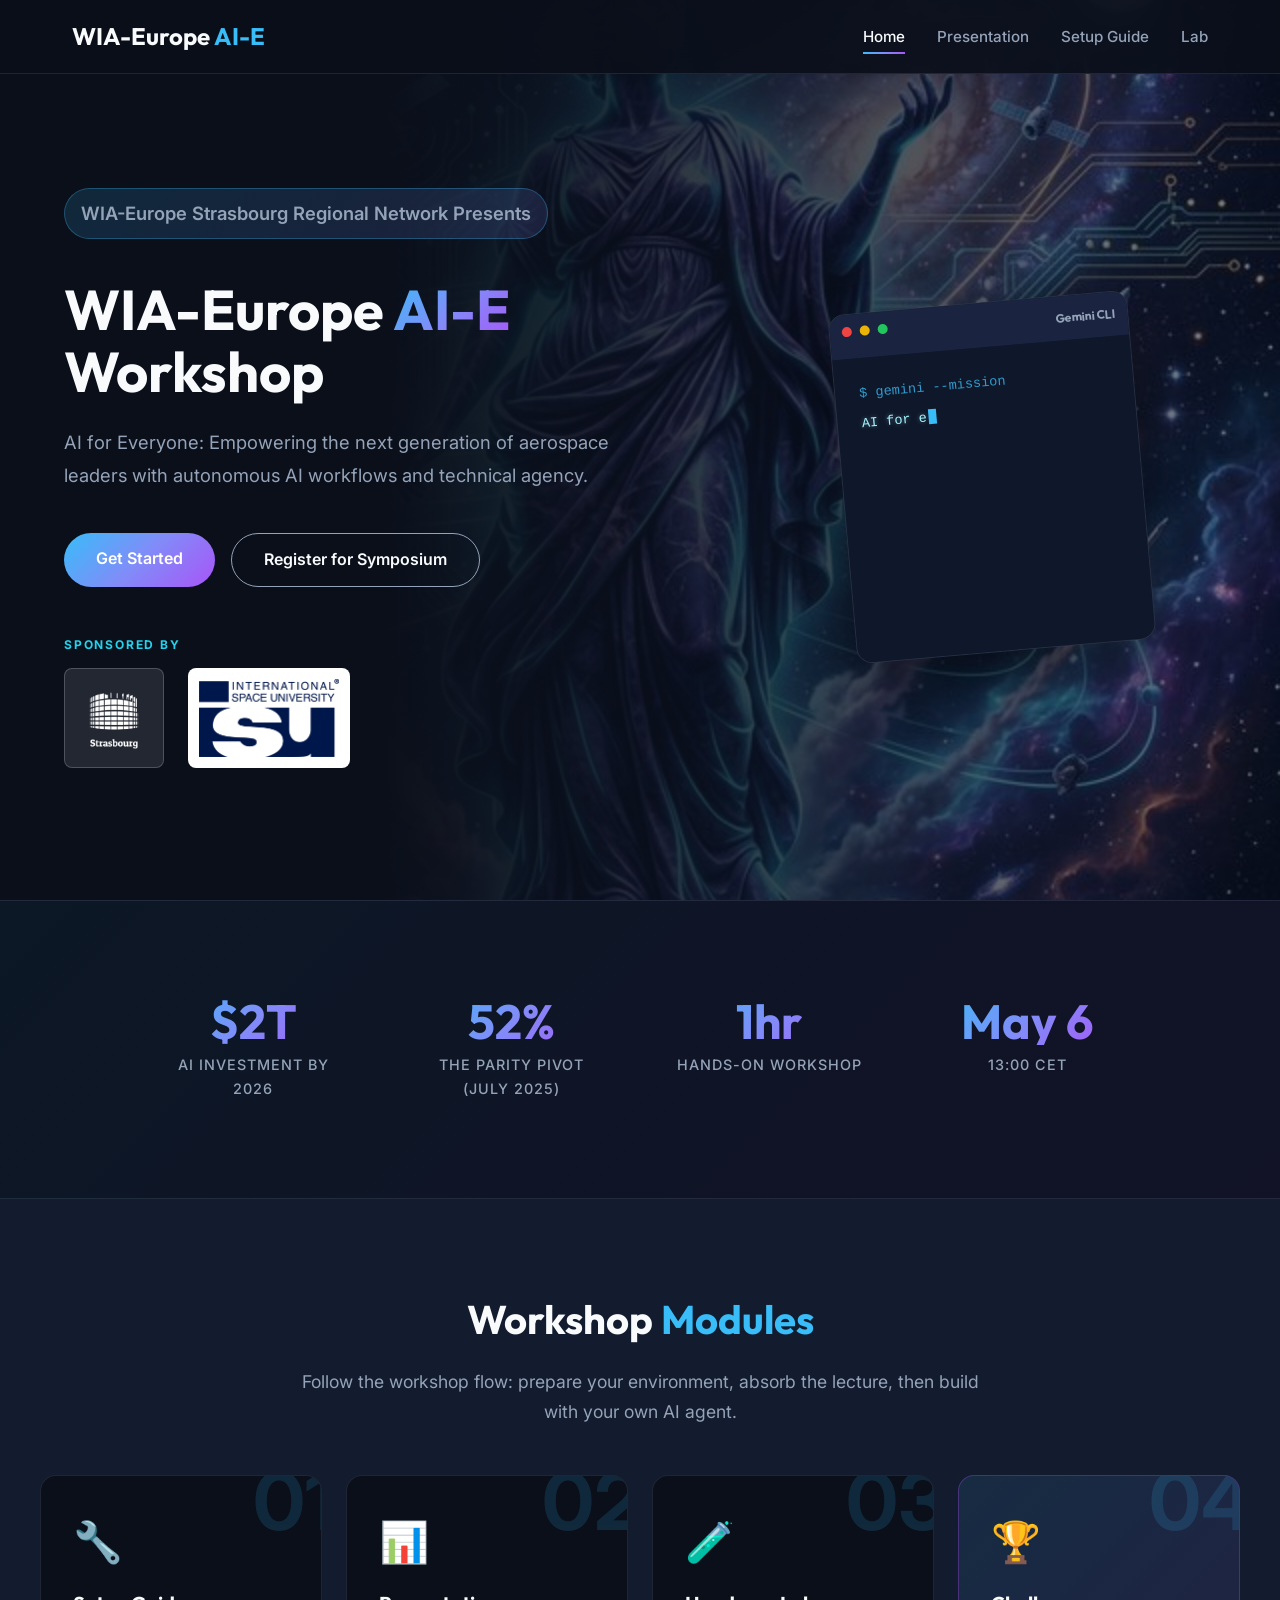
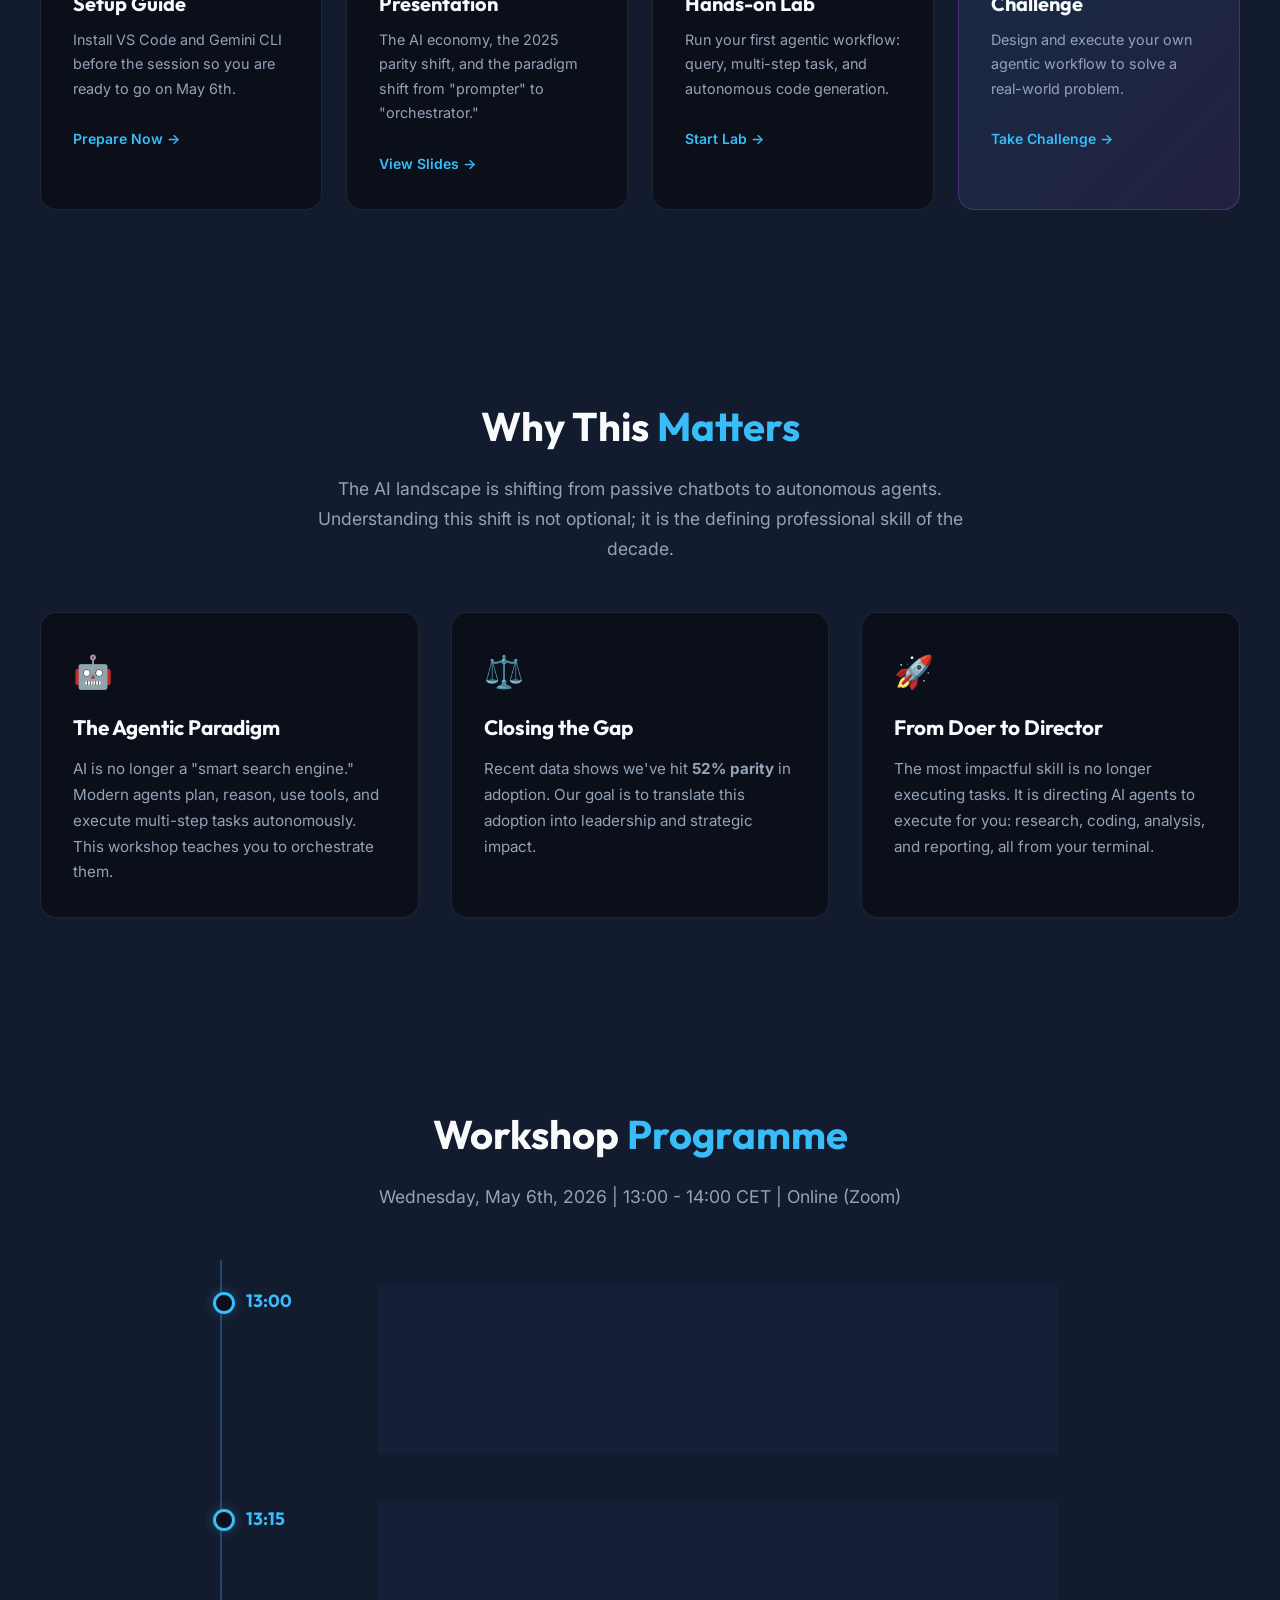
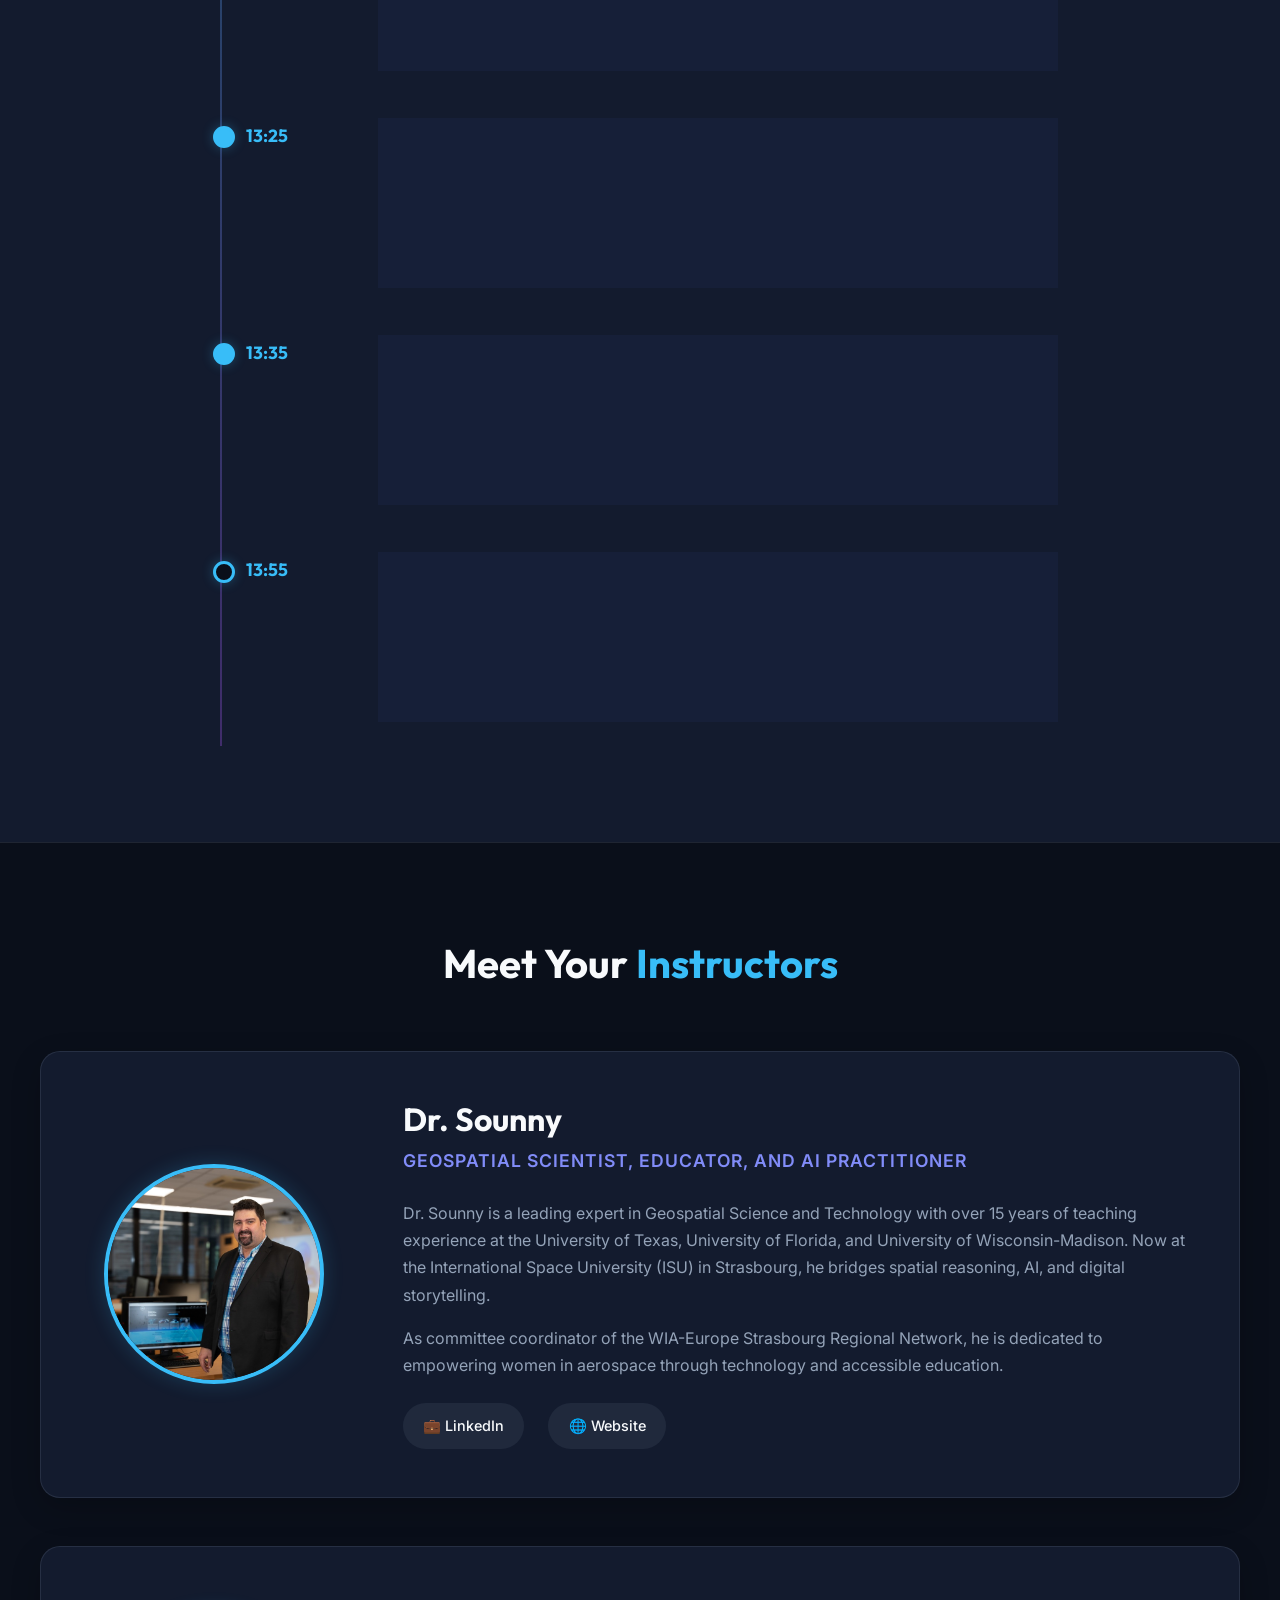
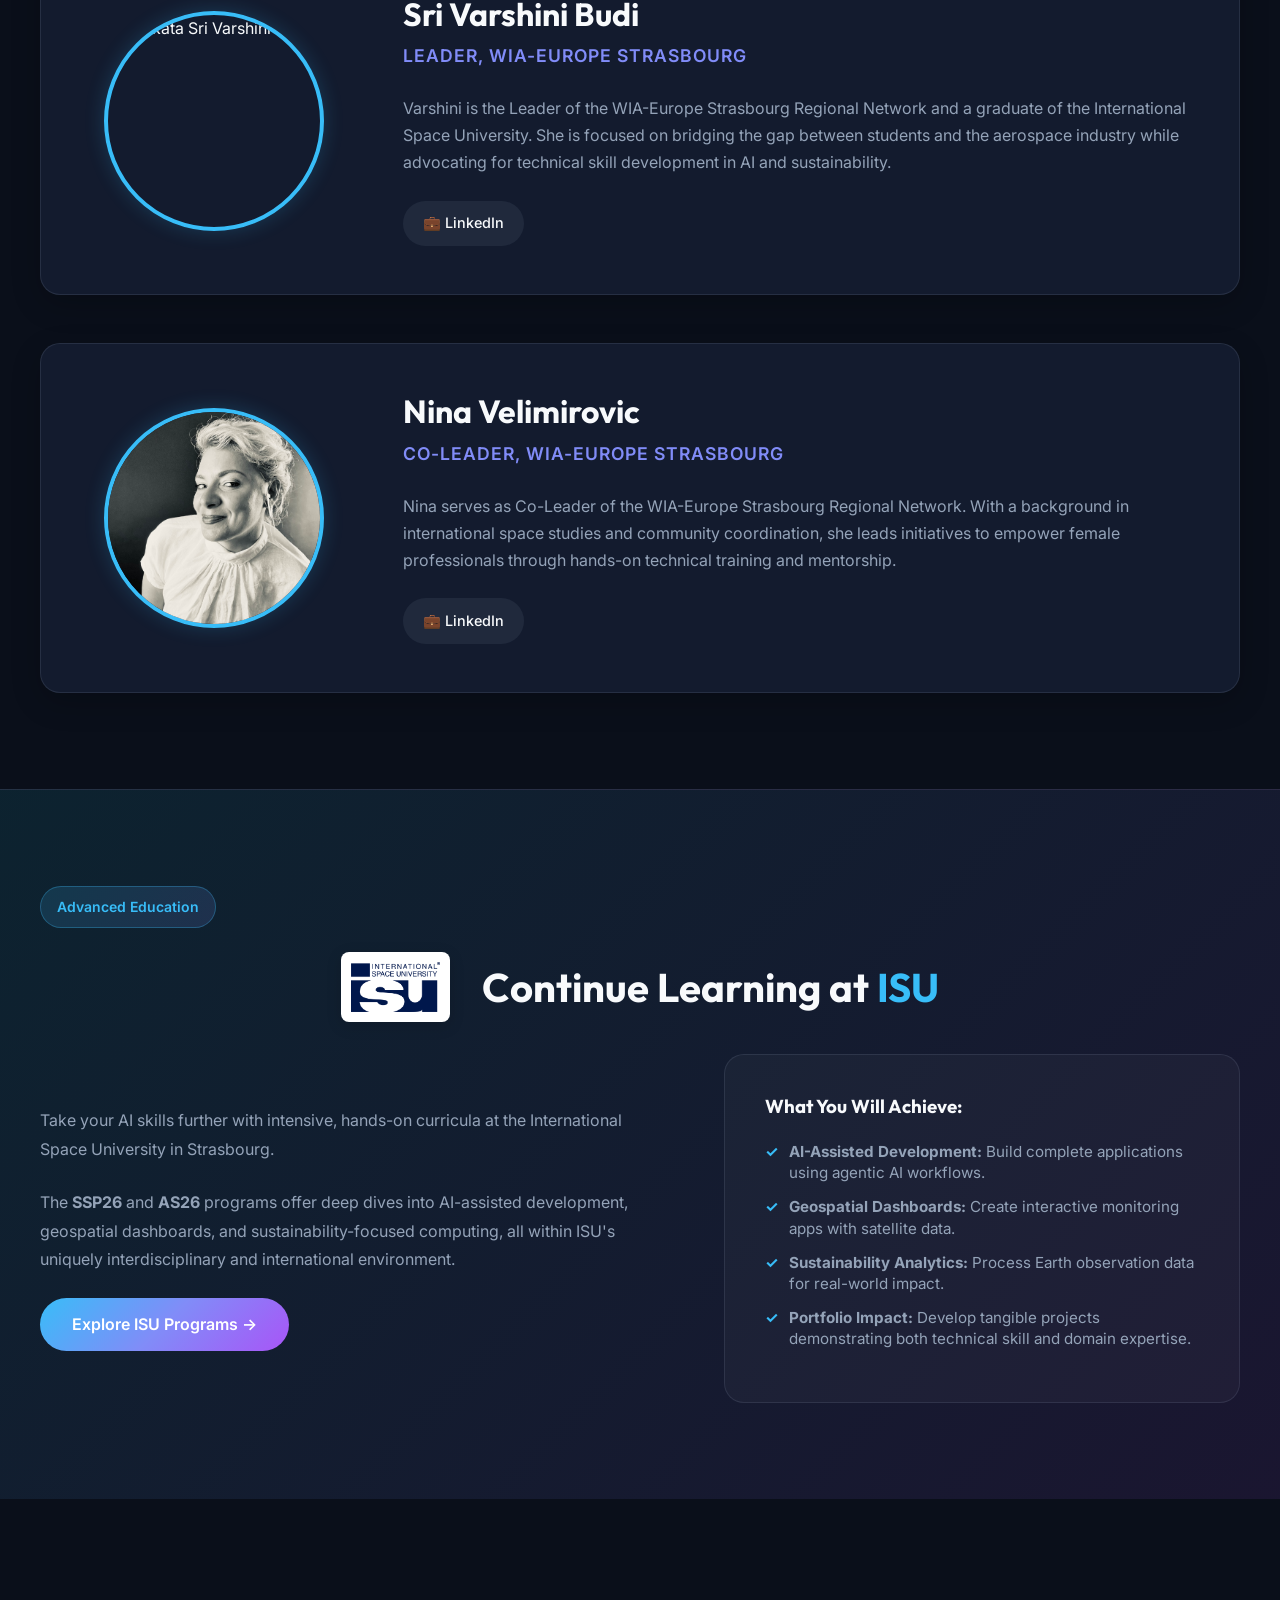
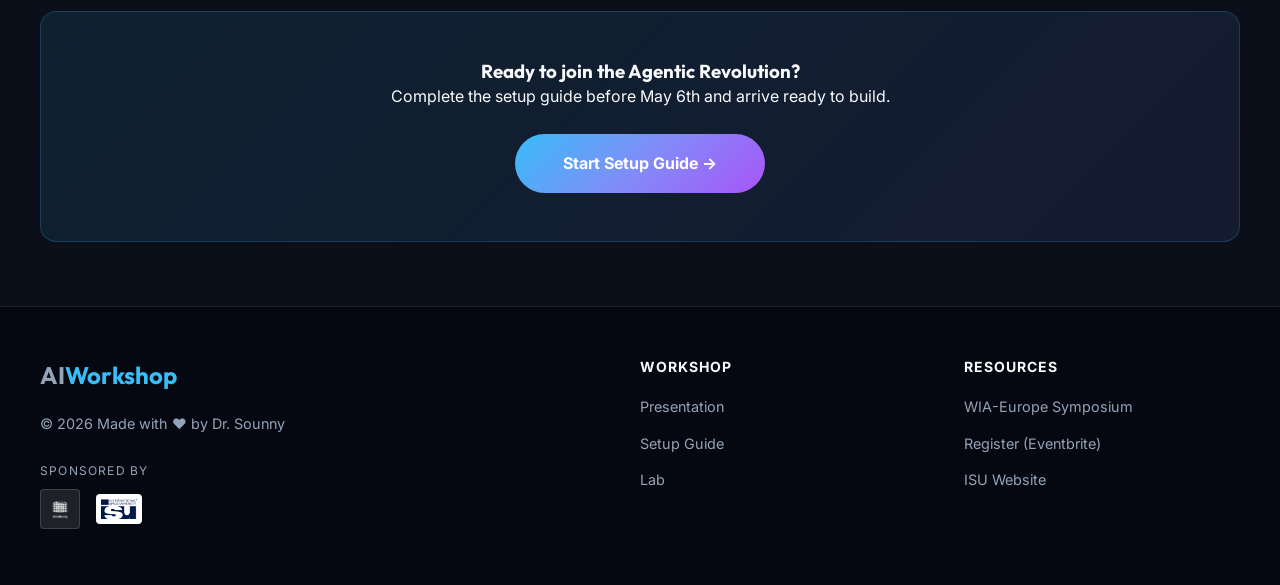
==== index.html @ a8ac9d6b "Major presentation upgrade: Rogers adoption curve, org tree, career chart, carousel modal" ====
<!doctype html>
<html lang="en">
  <head>
    <meta charset="UTF-8" />
    <meta name="viewport" content="width=device-width, initial-scale=1.0" />
    <title>WIA-Europe AI-E Workshop: AI for Everyone</title>
    <meta name="description" content="An interactive AI workshop exploring agentic workflows, gender equity in tech, and the $2 trillion AI economy. Part of the WIA-Europe Symposium 2026, Skills in Motion." />
    <link rel="preconnect" href="https://fonts.googleapis.com" />
    <link rel="preconnect" href="https://fonts.gstatic.com" crossorigin />
    <link href="https://fonts.googleapis.com/css2?family=Inter:wght@300;400;600;700&family=Outfit:wght@400;700&display=swap" rel="stylesheet" />
    <link rel="stylesheet" href="style.css" />
  </head>
  <body>
    <header>
      <nav class="navbar">
        <div class="logo"><a href="index.html">WIA-Europe <span class="highlight">AI-E</span></a></div>
        <button class="mobile-menu-btn" aria-label="Toggle navigation">
          <span class="hamburger"></span>
        </button>
        <ul class="nav-links">
          <li><a href="index.html" class="active">Home</a></li>
          <li><a href="presentation.html">Presentation</a></li>
          <li><a href="setup.html">Setup Guide</a></li>
          <li><a href="lab.html">Lab</a></li>
        </ul>
      </nav>
    </header>

    <main>
      <!-- Hero Section -->
      <section id="hero" class="hero-section">
        <div class="hero-content">
          <p class="hero-badge animate-in">WIA-Europe Strasbourg Regional Network Presents</p>
          <h1 class="animate-in delay-1">WIA-Europe <span class="gradient-text">AI-E</span> Workshop</h1>
          <p class="animate-in delay-2">AI for Everyone: Empowering the next generation of aerospace leaders with autonomous AI workflows and technical agency.</p>
          <div class="hero-buttons animate-in delay-3">
            <a href="presentation.html" class="cta-button">Get Started</a>
            <a href="https://www.eventbrite.co.uk/e/wia-europe-symposium-2026-skills-in-motion-tickets-1984549074705" target="_blank" class="secondary-button">Register for Symposium</a>
          </div>
          <div class="hero-sponsor animate-in delay-4">
            <span class="hero-sponsor-label">Sponsored by</span>
            <div style="display: flex; gap: 1.5rem; align-items: center;">
              <a href="https://www.wia-europe.org/strasbourg-2/" target="_blank">
                <img src="assets/WIA-E-Strasbourg.png" alt="WIA-Europe Strasbourg" class="hero-sponsor-logo">
              </a>
              <a href="https://www.isunet.edu" target="_blank">
                <img src="assets/LOGO_ISU_Darkblue.png" alt="ISU" class="hero-sponsor-logo" style="background: white; padding: 10px;">
              </a>
            </div>
          </div>
        </div>
        <div class="hero-visual">
          <div class="card-stack">
            <div class="card c1">
              <div class="card-header">
                <span class="dot red"></span><span class="dot yellow"></span><span class="dot green"></span>
                <span style="margin-left: auto; font-size: 0.75rem; font-weight: 700; color: var(--text-secondary); font-family: var(--font-heading);">Gemini CLI</span>
              </div>
              <div class="card-body terminal">
                <span class="terminal-prompt">$ gemini --mission</span>
                <div class="terminal-content">
                  <span id="terminal-typewriter" class="terminal-text"></span><span class="terminal-cursor"></span>
                </div>
              </div>
            </div>
          </div>
        </div>
      </section>

      <!-- Key Stats -->
      <section class="stats-section">
        <div class="stats-grid">
          <div class="stat-item">
            <div class="stat-number">$2T</div>
            <div class="stat-label">AI Investment by 2026</div>
          </div>
          <div class="stat-item">
            <div class="stat-number">52%</div>
            <div class="stat-label">The Parity Pivot (July 2025)</div>
          </div>
          <div class="stat-item">
            <div class="stat-number">1hr</div>
            <div class="stat-label">Hands-on Workshop</div>
          </div>
          <div class="stat-item">
            <div class="stat-number">May 6</div>
            <div class="stat-label">13:00 CET</div>
          </div>
        </div>
      </section>

      <!-- Workshop Modules -->
      <section id="modules" class="modules-section">
        <div class="container">
          <h2 class="section-title">Workshop <span class="highlight">Modules</span></h2>
          <p class="intro-text">Follow the workshop flow: prepare your environment, absorb the lecture, then build with your own AI agent.</p>

          <div class="modules-grid">
            <a href="setup.html" class="module-card">
              <div class="module-number">01</div>
              <div class="module-icon">🔧</div>
              <h3>Setup Guide</h3>
              <p>Install VS Code and Gemini CLI before the session so you are ready to go on May 6th.</p>
              <span class="module-link">Prepare Now &#8594;</span>
            </a>
            <a href="presentation.html" class="module-card">
              <div class="module-number">02</div>
              <div class="module-icon">📊</div>
              <h3>Presentation</h3>
              <p>The AI economy, the 2025 parity shift, and the paradigm shift from "prompter" to "orchestrator."</p>
              <span class="module-link">View Slides &#8594;</span>
            </a>
            <a href="lab.html" class="module-card">
              <div class="module-number">03</div>
              <div class="module-icon">🧪</div>
              <h3>Hands-on Lab</h3>
              <p>Run your first agentic workflow: query, multi-step task, and autonomous code generation.</p>
              <span class="module-link">Start Lab &#8594;</span>
            </a>
            <a href="lab.html#challenge" class="module-card featured">
              <div class="module-number">04</div>
              <div class="module-icon">🏆</div>
              <h3>Challenge</h3>
              <p>Design and execute your own agentic workflow to solve a real-world problem.</p>
              <span class="module-link">Take Challenge &#8594;</span>
            </a>
          </div>
        </div>
      </section>

      <!-- About the Workshop -->
      <section id="about" class="feature-section">
        <div class="container">
          <h2 class="section-title">Why This <span class="highlight">Matters</span></h2>
          <p class="intro-text">The AI landscape is shifting from passive chatbots to autonomous agents. Understanding this shift is not optional; it is the defining professional skill of the decade.</p>

          <div class="feature-grid">
            <div class="feature-card">
              <div class="icon-wrapper">🤖</div>
              <h3>The Agentic Paradigm</h3>
              <p>AI is no longer a "smart search engine." Modern agents plan, reason, use tools, and execute multi-step tasks autonomously. This workshop teaches you to orchestrate them.</p>
            </div>
            <div class="feature-card">
              <div class="icon-wrapper">⚖️</div>
              <h3>Closing the Gap</h3>
              <p>Recent data shows we've hit <strong>52% parity</strong> in adoption. Our goal is to translate this adoption into leadership and strategic impact.</p>
            </div>
            <div class="feature-card">
              <div class="icon-wrapper">🚀</div>
              <h3>From Doer to Director</h3>
              <p>The most impactful skill is no longer executing tasks. It is directing AI agents to execute for you: research, coding, analysis, and reporting, all from your terminal.</p>
            </div>
          </div>
        </div>
      </section>

      <!-- Programme -->
      <section id="programme" class="programme-section">
        <div class="container">
          <h2 class="section-title">Workshop <span class="highlight">Programme</span></h2>
          <p class="intro-text">Wednesday, May 6th, 2026 | 13:00 - 14:00 CET | Online (Zoom)</p>

          <div class="programme-grid">
            <div class="programme-item">
              <div class="programme-time">13:00</div>
              <div class="programme-content">
                <h3>Welcome and Introduction</h3>
                <p>Opening remarks. Overview of the AI economy and the $2 trillion investment landscape shaping careers worldwide.</p>
                <span class="programme-tag">Lecture</span>
              </div>
            </div>
            <div class="programme-item">
              <div class="programme-time">13:15</div>
              <div class="programme-content">
                <h3>The Parity Pivot: July 2025</h3>
                <p>Analyzing the shift from gap to parity. Why representation in AI leadership is the next major frontier for aerospace professionals.</p>
                <span class="programme-tag">Discussion</span>
              </div>
            </div>
            <div class="programme-item highlight-item">
              <div class="programme-time">13:25</div>
              <div class="programme-content">
                <h3>The Agentic Paradigm Shift</h3>
                <p>Understanding the transition from "AI as a chatbot" to "AI as an autonomous agent." The key concepts: planning, tool use, and multi-step execution.</p>
                <span class="programme-tag">Core Concept</span>
              </div>
            </div>
            <div class="programme-item highlight-item">
              <div class="programme-time">13:35</div>
              <div class="programme-content">
                <h3>Hands-on Lab: Gemini CLI</h3>
                <p>Live coding session. Participants follow along in their terminals, running their first agentic queries, building multi-step workflows, and generating code autonomously.</p>
                <span class="programme-tag">Hands-on</span>
              </div>
            </div>
            <div class="programme-item">
              <div class="programme-time">13:55</div>
              <div class="programme-content">
                <h3>Closing and Q&A</h3>
                <p>Wrap-up, key takeaways, and open discussion. Resources for continuing your agentic AI journey.</p>
                <span class="programme-tag">Q&A</span>
              </div>
            </div>
          </div>
        </div>
      </section>

      <!-- Instructor -->
      <section id="instructor" class="instructor-section">
        <div class="container">
          <h2 class="section-title">Meet Your <span class="highlight">Instructors</span></h2>
          <div class="instructors-container">
            <!-- Dr. Sounny -->
            <div class="instructor-card">
              <div class="instructor-visual">
                <img src="assets/instructor.png" alt="Dr. Moulay Anwar Sounny-Slitine" class="instructor-img">
              </div>
              <div class="instructor-info">
                <h3>Dr. Sounny</h3>
                <p class="role">Geospatial Scientist, Educator, and AI Practitioner</p>
                <p>Dr. Sounny is a leading expert in Geospatial Science and Technology with over 15 years of teaching experience at the University of Texas, University of Florida, and University of Wisconsin-Madison. Now at the International Space University (ISU) in Strasbourg, he bridges spatial reasoning, AI, and digital storytelling.</p>
                <p>As committee coordinator of the WIA-Europe Strasbourg Regional Network, he is dedicated to empowering women in aerospace through technology and accessible education.</p>
                <div class="social-links">
                  <a href="https://www.linkedin.com/in/sounny/" target="_blank" class="social-icon">&#128188; LinkedIn</a>
                  <a href="https://sounny.github.io" target="_blank" class="social-icon">&#127760; Website</a>
                </div>
              </div>
            </div>

            <!-- Varshini -->
            <div class="instructor-card">
              <div class="instructor-visual">
                <img src="assets/varshini headshot.jpeg" alt="Venkata Sri Varshini Budi" class="instructor-img">
              </div>
              <div class="instructor-info">
                <h3>Sri Varshini Budi</h3>
                <p class="role">Leader, WIA-Europe Strasbourg</p>
                <p>Varshini is the Leader of the WIA-Europe Strasbourg Regional Network and a graduate of the International Space University. She is focused on bridging the gap between students and the aerospace industry while advocating for technical skill development in AI and sustainability.</p>
                <div class="social-links">
                  <a href="https://www.linkedin.com/in/srivarshini-budi/" target="_blank" class="social-icon">&#128188; LinkedIn</a>
                </div>
              </div>
            </div>

            <!-- Nina -->
            <div class="instructor-card">
              <div class="instructor-visual">
                <img src="assets/IMG_7815.jpeg" alt="Nina Velimirovic" class="instructor-img">
              </div>
              <div class="instructor-info">
                <h3>Nina Velimirovic</h3>
                <p class="role">Co-Leader, WIA-Europe Strasbourg</p>
                <p>Nina serves as Co-Leader of the WIA-Europe Strasbourg Regional Network. With a background in international space studies and community coordination, she leads initiatives to empower female professionals through hands-on technical training and mentorship.</p>
                <div class="social-links">
                  <a href="https://www.linkedin.com/in/nina-velimirovic/" target="_blank" class="social-icon">&#128188; LinkedIn</a>
                </div>
              </div>
            </div>
          </div>
        </div>
      </section>

      <!-- ISU Advanced Studies -->
      <section id="advanced-studies" class="feature-section" style="background: linear-gradient(135deg, rgba(34, 211, 238, 0.1), rgba(168, 85, 247, 0.1)); border-top: 1px solid var(--border-color);">
        <div class="container">
          <div class="advanced-studies-content">
            <div class="advanced-studies-badge">Advanced Education</div>
            <h2 class="section-title" style="display: flex; align-items: center; justify-content: center; gap: 2rem; flex-wrap: wrap; text-align: center;">
              <img src="assets/LOGO_ISU_Darkblue.png" alt="International Space University" style="height: 70px; width: auto; background: white; padding: 10px; border-radius: 8px; box-shadow: 0 4px 15px rgba(0,0,0,0.15);">
              <span style="max-width: 600px;">Continue Learning at <span class="highlight">ISU</span></span>
            </h2>
            <div class="advanced-studies-grid">
              <div class="advanced-studies-text">
                <p class="lead">Take your AI skills further with intensive, hands-on curricula at the International Space University in Strasbourg.</p>
                <p>The <strong>SSP26</strong> and <strong>AS26</strong> programs offer deep dives into AI-assisted development, geospatial dashboards, and sustainability-focused computing, all within ISU's uniquely interdisciplinary and international environment.</p>
                <a href="https://www.isunet.edu" target="_blank" class="cta-button">Explore ISU Programs &#8594;</a>
              </div>
              <div class="advanced-studies-outcomes">
                <h3>What You Will Achieve:</h3>
                <ul class="checklist">
                  <li><strong>AI-Assisted Development:</strong> Build complete applications using agentic AI workflows.</li>
                  <li><strong>Geospatial Dashboards:</strong> Create interactive monitoring apps with satellite data.</li>
                  <li><strong>Sustainability Analytics:</strong> Process Earth observation data for real-world impact.</li>
                  <li><strong>Portfolio Impact:</strong> Develop tangible projects demonstrating both technical skill and domain expertise.</li>
                </ul>
              </div>
            </div>
          </div>
        </div>
      </section>

      <!-- CTA -->
      <section class="feature-section dark-bg" style="padding: 4rem 2rem;">
        <div class="container">
          <div class="cta-box">
            <h3>Ready to join the Agentic Revolution?</h3>
            <p>Complete the setup guide before May 6th and arrive ready to build.</p>
            <a href="setup.html" class="primary-btn">Start Setup Guide &#8594;</a>
          </div>
        </div>
      </section>
    </main>

    <footer>
      <div class="container footer-content">
        <div class="footer-brand">
          <div class="logo">AI<span class="highlight">Workshop</span></div>
          <p>&copy; 2026 Made with &#10084;&#65039; by Dr. Sounny</p>
          <div class="footer-sponsor">
            <p>Sponsored by</p>
            <div style="display: flex; gap: 1rem; align-items: center; margin-top: 0.5rem;">
              <a href="https://www.wia-europe.org/strasbourg-2/" target="_blank">
                <img src="assets/WIA-E-Strasbourg.png" alt="WIA-Europe Strasbourg" style="height: 40px; border-radius: 4px;">
              </a>
              <a href="https://www.isunet.edu" target="_blank">
                <img src="assets/LOGO_ISU_Darkblue.png" alt="ISU" style="height: 30px; background: white; padding: 4px; border-radius: 4px;">
              </a>
            </div>
          </div>
        </div>
        <div class="footer-nav">
          <h4>Workshop</h4>
          <a href="presentation.html">Presentation</a>
          <a href="setup.html">Setup Guide</a>
          <a href="lab.html">Lab</a>
        </div>
        <div class="footer-nav">
          <h4>Resources</h4>
          <a href="https://www.wia-europe.org/wia-europe-symposium/" target="_blank">WIA-Europe Symposium</a>
          <a href="https://www.eventbrite.co.uk/e/wia-europe-symposium-2026-skills-in-motion-tickets-1984549074705" target="_blank">Register (Eventbrite)</a>
          <a href="https://www.isunet.edu" target="_blank">ISU Website</a>
        </div>
      </div>
    </footer>

    <script src="script.js"></script>
  </body>
</html>
---- style.css ----
/* ============================================
   WIA-Europe AI Workshop: Skills in Motion
   Design System & Global Styles
   ============================================ */

:root {
  --bg-primary: #0a0f1a;
  --bg-secondary: #131b2e;
  --bg-tertiary: #1a2440;
  --text-primary: #f8fafc;
  --text-secondary: #94a3b8;
  --accent-primary: #38bdf8;
  --accent-secondary: #818cf8;
  --accent-tertiary: #a855f7;
  --accent-cyan: #22d3ee;
  --accent-purple: #a855f7;
  --accent-gradient: linear-gradient(135deg, #38bdf8 0%, #818cf8 50%, #a855f7 100%);
  --accent-gradient-soft: linear-gradient(135deg, rgba(56, 189, 248, 0.15) 0%, rgba(129, 140, 248, 0.15) 100%);
  --card-bg: rgba(26, 36, 64, 0.6);
  --border-color: rgba(148, 163, 184, 0.15);
  --success-color: #10b981;
  --warning-color: #f59e0b;
  --error-color: #ef4444;
  --font-heading: "Outfit", sans-serif;
  --font-body: "Inter", sans-serif;
}

* {
  margin: 0;
  padding: 0;
  box-sizing: border-box;
}

html {
  scroll-behavior: smooth;
}

body {
  background-color: var(--bg-primary);
  color: var(--text-primary);
  font-family: var(--font-body);
  line-height: 1.7;
  overflow-x: hidden;
}

/* Typography */
h1, h2, h3 {
  font-family: var(--font-heading);
  font-weight: 700;
  line-height: 1.2;
}

a {
  text-decoration: none;
  color: inherit;
  transition: color 0.3s ease;
}

.highlight {
  color: var(--accent-primary);
}

.gradient-text {
  background: var(--accent-gradient);
  -webkit-background-clip: text;
  background-clip: text;
  color: transparent;
}

/* ============================================
   HEADER / NAVIGATION
   ============================================ */

header {
  position: fixed;
  top: 0;
  width: 100%;
  background: rgba(10, 15, 26, 0.9);
  backdrop-filter: blur(20px);
  z-index: 1000;
  border-bottom: 1px solid var(--border-color);
}

.navbar {
  display: flex;
  justify-content: space-between;
  align-items: center;
  max-width: 1200px;
  margin: 0 auto;
  padding: 1rem 2rem;
}

.logo {
  font-size: 1.5rem;
  font-weight: 700;
  font-family: var(--font-heading);
}

.logo a { color: var(--text-primary); }
.logo a:hover { color: var(--accent-primary); }

.nav-links {
  display: flex;
  list-style: none;
  gap: 2rem;
}

.nav-links a {
  font-size: 0.95rem;
  color: var(--text-secondary);
  font-weight: 500;
  padding: 0.5rem 0;
  position: relative;
  transition: color 0.3s ease;
}

.nav-links a::after {
  content: '';
  position: absolute;
  bottom: 0;
  left: 0;
  width: 0;
  height: 2px;
  background: var(--accent-gradient);
  transition: width 0.3s ease;
}

.nav-links a:hover,
.nav-links a.active {
  color: var(--text-primary);
}

.nav-links a:hover::after,
.nav-links a.active::after {
  width: 100%;
}

/* Mobile Menu */
.mobile-menu-btn {
  display: none;
  background: none;
  border: none;
  cursor: pointer;
  padding: 0.5rem;
  z-index: 1001;
}

.hamburger {
  display: block;
  width: 24px;
  height: 2px;
  background: var(--text-primary);
  position: relative;
  transition: background 0.3s ease;
}

.hamburger::before,
.hamburger::after {
  content: '';
  position: absolute;
  width: 24px;
  height: 2px;
  background: var(--text-primary);
  left: 0;
  transition: transform 0.3s ease;
}

.hamburger::before { top: -8px; }
.hamburger::after { top: 8px; }

.mobile-menu-btn.active .hamburger { background: transparent; }
.mobile-menu-btn.active .hamburger::before { transform: rotate(45deg) translate(5px, 6px); }
.mobile-menu-btn.active .hamburger::after { transform: rotate(-45deg) translate(5px, -6px); }

/* ============================================
   HERO SECTION
   ============================================ */

.hero-section {
  min-height: 100vh;
  display: flex;
  align-items: center;
  justify-content: space-between;
  max-width: 100%;
  padding: 8rem 4rem 4rem;
  gap: 4rem;
  background-image: linear-gradient(to right, var(--bg-primary) 30%, rgba(15, 23, 42, 0.5) 100%), url('assets/hero_statue_main.png');
  background-size: cover;
  background-position: center;
  background-attachment: fixed;
}

.hero-content {
  flex: 0 0 600px;
  max-width: 600px;
  position: relative;
  z-index: 2;
}

.hero-badge {
  display: inline-block;
  padding: 0.5rem 1rem;
  background: var(--accent-gradient-soft);
  border: 1px solid rgba(56, 189, 248, 0.3);
  border-radius: 50px;
  font-size: 0.875rem;
  font-weight: 600;
  color: var(--accent-primary);
  margin-bottom: 1.5rem;
}

.hero-content h1 {
  font-size: 3.5rem;
  line-height: 1.1;
  margin-bottom: 1.5rem;
}

.hero-content > p {
  font-size: 1.15rem;
  color: var(--text-secondary);
  margin-bottom: 2.5rem;
  line-height: 1.8;
}

.hero-buttons {
  display: flex;
  gap: 1rem;
  flex-wrap: wrap;
}

.cta-button {
  display: inline-block;
  padding: 0.8rem 2rem;
  background: var(--accent-gradient);
  color: white;
  border-radius: 50px;
  font-weight: 600;
  transition: transform 0.2s ease, box-shadow 0.2s ease;
}

.cta-button:hover {
  transform: translateY(-2px);
  box-shadow: 0 4px 12px rgba(56, 189, 248, 0.3);
}

.secondary-button {
  display: inline-block;
  padding: 0.8rem 2rem;
  background: transparent;
  border: 1px solid var(--text-secondary);
  color: var(--text-primary);
  border-radius: 50px;
  font-weight: 600;
}

.secondary-button:hover {
  border-color: var(--accent-primary);
  color: var(--accent-primary);
  background: rgba(56, 189, 248, 0.1);
}

.hero-sponsor {
  display: flex;
  flex-direction: column;
  align-items: flex-start;
  gap: 0.75rem;
  margin-top: 3rem;
}

.hero-sponsor-label {
  font-size: 0.75rem;
  text-transform: uppercase;
  letter-spacing: 0.15em;
  color: var(--accent-cyan);
  font-weight: 700;
}

.hero-sponsor-logo {
  height: 100px;
  width: auto;
  transition: transform 0.3s ease;
  border-radius: 8px;
  background: rgba(255, 255, 255, 0.1);
  padding: 12px;
  border: 1px solid rgba(255, 255, 255, 0.2);
}

.hero-sponsor-logo:hover {
  transform: scale(1.05);
  border-color: var(--accent-cyan);
  background: rgba(255, 255, 255, 0.15);
}

.hero-visual {
  flex: 1;
  position: relative;
  height: 400px;
  display: flex;
  align-items: center;
  justify-content: center;
}

/* ============================================
   MODULES SECTION
   ============================================ */

.modules-section {
  padding: 6rem 2rem;
  background: var(--bg-secondary);
}

.modules-grid {
  display: grid;
  grid-template-columns: repeat(4, 1fr);
  gap: 1.5rem;
  margin-top: 3rem;
}

.module-card {
  position: relative;
  display: block;
  padding: 2rem;
  background: var(--bg-primary);
  border: 1px solid var(--border-color);
  border-radius: 16px;
  transition: all 0.3s ease;
  overflow: hidden;
  z-index: 1;
}

.module-card::before {
  content: '';
  position: absolute;
  top: 0; left: 0; right: 0;
  height: 3px;
  background: var(--accent-gradient);
  opacity: 0;
  transition: opacity 0.3s ease;
}

.module-card:hover {
  transform: translateY(-5px);
  border-color: var(--accent-primary);
  box-shadow: 0 20px 40px rgba(0, 0, 0, 0.3);
}

.module-card:hover::before { opacity: 1; }

.module-card.featured {
  background: linear-gradient(135deg, rgba(56, 189, 248, 0.1) 0%, rgba(168, 85, 247, 0.1) 100%);
  border-color: rgba(168, 85, 247, 0.3);
}

.module-number {
  position: absolute;
  top: -15px; right: -15px;
  font-size: 5rem;
  font-weight: 700;
  color: var(--accent-primary);
  opacity: 0.15;
  z-index: 0;
  line-height: 1;
}

.module-icon {
  font-size: 2.5rem;
  margin-bottom: 1rem;
  position: relative;
  z-index: 2;
}

.module-card h3 {
  font-size: 1.25rem;
  margin-bottom: 0.75rem;
  position: relative;
  z-index: 2;
}

.module-card p {
  font-size: 0.9rem;
  color: var(--text-secondary);
  margin-bottom: 1.5rem;
}

.module-link {
  font-size: 0.875rem;
  font-weight: 600;
  color: var(--accent-primary);
  transition: transform 0.3s ease;
  display: inline-block;
}

.module-card:hover .module-link {
  transform: translateX(5px);
}

/* ============================================
   SHARED SECTION STYLES
   ============================================ */

.container {
  max-width: 1200px;
  margin: 0 auto;
}

.section-title {
  font-size: 2.5rem;
  text-align: center;
  margin-bottom: 1.5rem;
}

.intro-text {
  text-align: center;
  color: var(--text-secondary);
  max-width: 700px;
  margin: 0 auto 3rem;
  font-size: 1.1rem;
}

.feature-section {
  padding: 6rem 2rem;
  background: var(--bg-secondary);
}

.dark-bg {
  background: var(--bg-primary);
}

/* Feature Grid */
.feature-grid {
  display: grid;
  grid-template-columns: repeat(3, 1fr);
  gap: 2rem;
}

.feature-card {
  background: var(--bg-primary);
  padding: 2rem;
  border-radius: 16px;
  border: 1px solid var(--border-color);
  transition: transform 0.3s ease;
}

.feature-card:hover {
  transform: translateY(-5px);
  border-color: var(--accent-secondary);
}

.icon-wrapper {
  font-size: 2rem;
  margin-bottom: 1rem;
}

.feature-card h3 {
  margin-bottom: 1rem;
  font-size: 1.3rem;
}

.feature-card p {
  color: var(--text-secondary);
  font-size: 0.95rem;
}

/* ============================================
   CARD STACK VISUAL (Hero)
   ============================================ */

.card-stack {
  position: relative;
  width: 300px;
  height: 400px;
}

.card {
  position: absolute;
  width: 100%;
  height: 350px;
  background: var(--bg-secondary);
  border: 1px solid var(--border-color);
  border-radius: 16px;
  box-shadow: 0 25px 50px rgba(0, 0, 0, 0.4);
  overflow: hidden;
  transform: rotate(-5deg);
  top: 20px; left: 20px;
  z-index: 1;
  animation: float 6s ease-in-out infinite;
}

@keyframes float {
  0%, 100% { transform: rotate(-5deg) translateY(0); }
  50% { transform: rotate(-5deg) translateY(-10px); }
}

.card-header {
  background: var(--bg-tertiary);
  padding: 12px;
  display: flex;
  gap: 8px;
}

.dot { width: 10px; height: 10px; border-radius: 50%; }
.dot.red { background: #ef4444; }
.dot.yellow { background: #eab308; }
.dot.green { background: #22c55e; }

.card-body.terminal {
  background: #0f172a;
  height: calc(100% - 44px);
  padding: 1.5rem;
  font-family: 'JetBrains Mono', monospace;
  font-size: 0.85rem;
  color: var(--text-primary);
  display: flex;
  flex-direction: column;
  gap: 0.5rem;
}

.terminal-prompt {
  color: var(--accent-primary);
  opacity: 0.8;
}

.terminal-content {
  line-height: 1.5;
}

.terminal-text {
  color: #a5f3fc;
  text-shadow: 0 0 5px rgba(165, 243, 252, 0.4);
}

.terminal-cursor {
  display: inline-block;
  width: 8px;
  height: 1.1em;
  background: var(--accent-primary);
  margin-left: 2px;
  vertical-align: middle;
  animation: cursor-blink 1s step-end infinite;
}

@keyframes cursor-blink {
  50% { opacity: 0; }
}

/* ============================================
   PROGRAMME TIMELINE
   ============================================ */

.programme-section {
  padding: 6rem 2rem;
  background: var(--bg-secondary);
}

.programme-grid {
  display: grid;
  grid-template-columns: 1fr;
  gap: 0;
  max-width: 900px;
  margin: 3rem auto 0;
  position: relative;
}

.programme-grid::before {
  content: '';
  position: absolute;
  left: 30px;
  top: 0;
  bottom: 0;
  width: 2px;
  background: linear-gradient(to bottom, var(--accent-primary), var(--accent-tertiary));
  opacity: 0.3;
}

.programme-item {
  display: flex;
  gap: 2rem;
  padding: 1.5rem 2rem 1.5rem 3.5rem;
  position: relative;
  transition: all 0.3s ease;
}

.programme-item::before {
  content: '';
  position: absolute;
  left: 23px;
  top: 2rem;
  width: 16px;
  height: 16px;
  border-radius: 50%;
  background: var(--bg-primary);
  border: 3px solid var(--accent-primary);
  z-index: 1;
  box-shadow: 0 0 12px rgba(56, 189, 248, 0.3);
}

.programme-item.highlight-item::before {
  background: var(--accent-primary);
  border-color: var(--accent-primary);
}

.programme-time {
  flex: 0 0 100px;
  font-weight: 700;
  color: var(--accent-primary);
  font-family: var(--font-heading);
  font-size: 1.1rem;
  padding-top: 0.15rem;
}

.programme-content {
  flex: 1;
  background: var(--card-bg);
  padding: 1.5rem;
  border-radius: 12px;
  border: 1px solid var(--border-color);
  backdrop-filter: blur(10px);
}

.programme-content h3 {
  font-size: 1.1rem;
  margin-bottom: 0.5rem;
}

.programme-content p {
  color: var(--text-secondary);
  font-size: 0.9rem;
}

.programme-tag {
  display: inline-block;
  padding: 0.25rem 0.75rem;
  background: var(--accent-gradient-soft);
  border: 1px solid rgba(56, 189, 248, 0.2);
  border-radius: 50px;
  font-size: 0.7rem;
  font-weight: 600;
  color: var(--accent-primary);
  text-transform: uppercase;
  letter-spacing: 0.5px;
  margin-top: 0.75rem;
}

/* ============================================
   STATS / KEY FIGURES
   ============================================ */

.stats-section {
  padding: 4rem 2rem;
  background: linear-gradient(135deg, rgba(56, 189, 248, 0.05), rgba(168, 85, 247, 0.05));
  border-top: 1px solid var(--border-color);
  border-bottom: 1px solid var(--border-color);
}

.stats-grid {
  display: grid;
  grid-template-columns: repeat(4, 1fr);
  gap: 2rem;
  max-width: 1000px;
  margin: 0 auto;
  text-align: center;
}

.stat-item {
  padding: 2rem 1rem;
}

.stat-number {
  font-size: 3rem;
  font-weight: 700;
  font-family: var(--font-heading);
  background: var(--accent-gradient);
  -webkit-background-clip: text;
  background-clip: text;
  color: transparent;
  margin-bottom: 0.5rem;
  line-height: 1;
}

.stat-label {
  font-size: 0.9rem;
  color: var(--text-secondary);
  text-transform: uppercase;
  letter-spacing: 1px;
  font-weight: 500;
}

/* ============================================
   INSTRUCTOR SECTION
   ============================================ */

.instructor-section {
  padding: 6rem 2rem;
  background: var(--bg-primary);
  position: relative;
  border-top: 1px solid var(--border-color);
}

.instructors-container {
  display: flex;
  flex-direction: column;
  gap: 3rem;
  margin-top: 4rem;
}

.instructor-card {
  display: flex;
  flex-wrap: wrap;
  gap: 4rem;
  align-items: center;
  background: var(--bg-secondary);
  padding: 3rem;
  border-radius: 20px;
  border: 1px solid var(--border-color);
  box-shadow: 0 10px 30px rgba(0,0,0,0.2);
  transition: transform 0.3s ease;
}

.instructor-card:hover {
  transform: translateY(-5px);
  border-color: var(--accent-primary);
}

.instructor-visual {
  flex: 0 0 250px;
  display: flex;
  justify-content: center;
}

.instructor-img {
  width: 220px;
  height: 220px;
  border-radius: 50%;
  object-fit: cover;
  border: 4px solid var(--accent-primary);
  box-shadow: 0 0 20px rgba(56, 189, 248, 0.2);
}

.instructor-info {
  flex: 1;
  min-width: 280px;
}

.instructor-info h3 {
  font-size: 2rem;
  margin-bottom: 0.5rem;
}

.instructor-info .role {
  color: var(--accent-secondary);
  font-weight: 600;
  font-size: 1.1rem;
  margin-bottom: 1.5rem;
  text-transform: uppercase;
  letter-spacing: 1px;
}

.instructor-info p {
  color: var(--text-secondary);
  margin-bottom: 1rem;
  font-size: 1rem;
  line-height: 1.7;
}

.social-links {
  display: flex;
  gap: 1.5rem;
  margin-top: 1.5rem;
}

.social-icon {
  display: inline-flex;
  align-items: center;
  gap: 0.5rem;
  background: rgba(148, 163, 184, 0.1);
  padding: 0.6rem 1.2rem;
  border-radius: 50px;
  font-size: 0.9rem;
  font-weight: 500;
  color: var(--text-primary);
  border: 1px solid transparent;
  transition: all 0.3s ease;
}

.social-icon:hover {
  background: var(--bg-primary);
  border-color: var(--accent-primary);
  color: var(--accent-primary);
}

/* ============================================
   PROCESS / TIMELINE STEPS
   ============================================ */

.process-section {
  padding: 6rem 2rem;
  background: var(--bg-secondary);
}

.process-timeline {
  display: grid;
  grid-template-columns: repeat(2, 1fr);
  gap: 3rem;
  position: relative;
  max-width: 1200px;
  margin: 4rem auto 0;
}

.timeline-item {
  position: relative;
  z-index: 1;
  background: var(--bg-primary);
  padding: 2rem;
  border-radius: 12px;
  border: 1px solid var(--border-color);
  transition: transform 0.3s ease;
}

.timeline-item:hover {
  transform: translateY(-10px);
  border-color: var(--accent-primary);
}

.timeline-marker {
  width: 50px;
  height: 50px;
  background: var(--bg-primary);
  border: 2px solid var(--accent-primary);
  border-radius: 50%;
  display: flex;
  align-items: center;
  justify-content: center;
  font-weight: 700;
  margin-bottom: 1.5rem;
  color: var(--accent-primary);
  box-shadow: 0 0 15px rgba(56, 189, 248, 0.2);
}

.timeline-content h3 {
  margin-bottom: 0.5rem;
}

.timeline-subtitle {
  font-size: 0.9rem;
  color: var(--accent-secondary);
  margin-bottom: 1.5rem;
  text-transform: uppercase;
  letter-spacing: 1px;
  font-weight: 600;
}

.checklist {
  list-style: none;
  padding: 0;
}

.checklist li {
  margin-bottom: 0.8rem;
  padding-left: 1.5rem;
  position: relative;
  font-size: 0.95rem;
  color: var(--text-secondary);
  line-height: 1.4;
}

.checklist li::before {
  content: "\2713";
  color: var(--accent-primary);
  position: absolute;
  left: 0;
  font-weight: bold;
}

/* ============================================
   CTA BOX
   ============================================ */

.cta-box {
  text-align: center;
  background: linear-gradient(135deg, rgba(56, 189, 248, 0.1), rgba(129, 140, 248, 0.1));
  padding: 3rem;
  border-radius: 16px;
  border: 1px solid rgba(56, 189, 248, 0.2);
  margin-top: 3rem;
}

.primary-btn {
  display: inline-block;
  margin-top: 1.5rem;
  padding: 1rem 3rem;
  background: var(--accent-gradient);
  color: white;
  border-radius: 50px;
  font-weight: 700;
  transition: transform 0.2s;
}

.primary-btn:hover {
  transform: scale(1.05);
}

/* ============================================
   FOOTER
   ============================================ */

footer {
  padding: 3rem 2rem;
  background: #050810;
  border-top: 1px solid var(--border-color);
  color: var(--text-secondary);
}

.footer-content {
  display: grid;
  grid-template-columns: 2fr 1fr 1fr;
  gap: 3rem;
  max-width: 1200px;
  margin: 0 auto;
}

.footer-brand .logo { margin-bottom: 1rem; }
.footer-brand p { font-size: 0.9rem; color: var(--text-secondary); }

.footer-sponsor {
  margin-top: 1.5rem;
}

.footer-sponsor p {
  font-size: 0.75rem;
  text-transform: uppercase;
  letter-spacing: 0.1em;
  margin-bottom: 0.5rem;
  color: var(--text-secondary);
}

.footer-sponsor img {
  height: 80px;
  width: auto;
  border-radius: 8px;
  background: rgba(255,255,255,0.1);
  padding: 8px;
  border: 1px solid rgba(255,255,255,0.15);
  transition: transform 0.2s;
}

.footer-sponsor img:hover {
  transform: scale(1.05);
}

.footer-nav h4 {
  font-size: 0.875rem;
  text-transform: uppercase;
  letter-spacing: 1px;
  margin-bottom: 1rem;
  color: var(--text-primary);
}

.footer-nav a {
  display: block;
  font-size: 0.9rem;
  color: var(--text-secondary);
  margin-bottom: 0.75rem;
  transition: color 0.3s ease;
}

.footer-nav a:hover {
  color: var(--accent-primary);
}

/* ============================================
   PAGE HERO (Sub-pages)
   ============================================ */

.page-hero {
  padding: 10rem 2rem 4rem;
  background: linear-gradient(180deg, var(--bg-primary) 0%, var(--bg-secondary) 100%);
  text-align: center;
}

.breadcrumb {
  font-size: 0.875rem;
  color: var(--text-secondary);
  margin-bottom: 1.5rem;
}

.breadcrumb a {
  color: var(--accent-primary);
}

.breadcrumb a:hover {
  text-decoration: underline;
}

.module-badge {
  display: inline-block;
  padding: 0.5rem 1.25rem;
  background: var(--accent-gradient-soft);
  border: 1px solid rgba(56, 189, 248, 0.3);
  border-radius: 50px;
  font-size: 0.8rem;
  font-weight: 700;
  text-transform: uppercase;
  letter-spacing: 1px;
  color: var(--accent-primary);
  margin-bottom: 1.5rem;
}

.page-hero h1 {
  font-size: 3rem;
  margin-bottom: 1rem;
}

.page-subtitle {
  font-size: 1.15rem;
  color: var(--text-secondary);
  max-width: 600px;
  margin: 0 auto;
}

/* ============================================
   TUTORIAL / SETUP CONTENT
   ============================================ */

.tutorial-content {
  padding: 4rem 2rem;
}

.tutorial-step {
  max-width: 900px;
  margin: 0 auto 4rem;
  background: var(--card-bg);
  border: 1px solid var(--border-color);
  border-radius: 20px;
  overflow: hidden;
}

.step-header {
  display: flex;
  align-items: center;
  gap: 1rem;
  padding: 1.5rem 2rem;
  background: var(--bg-tertiary);
  border-bottom: 1px solid var(--border-color);
}

.step-badge {
  padding: 0.4rem 1rem;
  background: var(--accent-gradient);
  border-radius: 50px;
  font-size: 0.75rem;
  font-weight: 700;
  text-transform: uppercase;
  letter-spacing: 1px;
}

.step-header h2 {
  font-size: 1.4rem;
  flex: 1;
}

.task-time {
  font-size: 0.85rem;
  color: var(--text-secondary);
  padding: 0.3rem 0.75rem;
  background: rgba(255, 255, 255, 0.05);
  border-radius: 50px;
}

.step-body {
  padding: 2rem;
}

.step-body > p {
  color: var(--text-secondary);
  margin-bottom: 1.5rem;
  font-size: 1rem;
  line-height: 1.8;
}

/* Callouts */
.info-callout,
.warning-callout,
.success-callout {
  display: flex;
  gap: 1rem;
  padding: 1.25rem;
  border-radius: 12px;
  margin: 1.5rem 0;
  font-size: 0.95rem;
}

.info-callout {
  background: rgba(56, 189, 248, 0.1);
  border: 1px solid rgba(56, 189, 248, 0.2);
}

.warning-callout {
  background: rgba(245, 158, 11, 0.1);
  border: 1px solid rgba(245, 158, 11, 0.2);
}

.success-callout {
  background: rgba(16, 185, 129, 0.1);
  border: 1px solid rgba(16, 185, 129, 0.2);
}

/* Code Blocks */
.code-block {
  background: #0f172a;
  border: 1px solid var(--border-color);
  border-radius: 12px;
  overflow: hidden;
  margin: 1.5rem 0;
}

.code-header {
  display: flex;
  justify-content: space-between;
  align-items: center;
  padding: 0.75rem 1rem;
  background: var(--bg-tertiary);
  border-bottom: 1px solid var(--border-color);
}

.code-lang {
  font-size: 0.75rem;
  font-weight: 600;
  text-transform: uppercase;
  color: var(--accent-primary);
  letter-spacing: 1px;
}

.copy-btn {
  background: rgba(255, 255, 255, 0.1);
  border: 1px solid var(--border-color);
  color: var(--text-secondary);
  padding: 0.3rem 0.75rem;
  border-radius: 6px;
  font-size: 0.75rem;
  cursor: pointer;
  transition: all 0.2s;
}

.copy-btn:hover {
  background: var(--accent-primary);
  color: white;
  border-color: var(--accent-primary);
}

.code-content {
  padding: 1.25rem;
  font-family: "JetBrains Mono", "Fira Code", monospace;
  font-size: 0.85rem;
  line-height: 1.6;
  color: var(--text-primary);
  overflow-x: auto;
  white-space: pre;
}

/* Slide numbers for presentation */
.slide-container {
  max-width: 100%;
  margin: 0 auto;
  position: relative;
}

/* ============================================
   LAB CONTENT
   ============================================ */

.lab-content {
  padding: 4rem 2rem;
}

.lab-task {
  max-width: 900px;
  margin: 0 auto 3rem;
  background: var(--card-bg);
  border: 1px solid var(--border-color);
  border-radius: 16px;
  padding: 2rem;
  backdrop-filter: blur(10px);
}

.lab-task h3 {
  margin-bottom: 1rem;
  font-size: 1.3rem;
}

.lab-task p {
  color: var(--text-secondary);
  margin-bottom: 1rem;
}

.lab-task ol,
.lab-task ul {
  margin-left: 1.5rem;
  color: var(--text-secondary);
  margin-bottom: 1rem;
}

.lab-task ol li,
.lab-task ul li {
  margin-bottom: 0.5rem;
}

/* ============================================
   PRESENTATION SLIDE ENGINE
   ============================================ */

.presentation-wrapper {
  min-height: 100vh;
  display: flex;
  flex-direction: column;
  background: var(--bg-primary);
}

.slide {
  min-height: 100vh;
  display: none;
  flex-direction: column;
  justify-content: center;
  align-items: center;
  padding: 4rem;
  text-align: center;
  position: relative;
  overflow: hidden;
}

.slide.active {
  display: flex;
}

.slide-number {
  position: fixed;
  bottom: 2rem;
  right: 2rem;
  font-size: 0.85rem;
  color: var(--text-secondary);
  font-family: var(--font-heading);
  z-index: 100;
}

.progress-bar {
  position: fixed;
  top: 0;
  left: 0;
  height: 3px;
  background: var(--accent-gradient);
  z-index: 1001;
  transition: width 0.3s ease;
}

.slide h1 {
  font-size: 4rem;
  margin-bottom: 1.5rem;
  max-width: 900px;
}

.slide h2 {
  font-size: 2.5rem;
  margin-bottom: 1rem;
}

.slide p {
  font-size: 1.3rem;
  color: var(--text-secondary);
  max-width: 800px;
  line-height: 1.8;
}

.slide .big-stat {
  font-size: 6rem;
  font-weight: 700;
  font-family: var(--font-heading);
  background: var(--accent-gradient);
  -webkit-background-clip: text;
  background-clip: text;
  color: transparent;
  margin-bottom: 1rem;
  line-height: 1;
}

.slide-controls {
  position: fixed;
  bottom: 2rem;
  left: 50%;
  transform: translateX(-50%);
  display: flex;
  gap: 1rem;
  z-index: 100;
}

.slide-btn {
  background: rgba(255, 255, 255, 0.1);
  border: 1px solid var(--border-color);
  color: var(--text-primary);
  padding: 0.5rem 1.5rem;
  border-radius: 50px;
  cursor: pointer;
  font-size: 0.9rem;
  transition: all 0.2s;
}

.slide-btn:hover {
  background: var(--accent-primary);
  border-color: var(--accent-primary);
}

/* Slide background variants */
.slide-gradient-1 {
  background: linear-gradient(135deg, #0a0f1a 0%, #1a1040 100%);
}

.slide-gradient-2 {
  background: linear-gradient(135deg, #0a0f1a 0%, #0a2540 100%);
}

.slide-gradient-3 {
  background: linear-gradient(135deg, #1a0a2e 0%, #0a0f1a 100%);
}

.slide-image-bg {
  background-size: cover;
  background-position: center;
}

.slide-image-bg::before {
  content: '';
  position: absolute;
  inset: 0;
  background: rgba(10, 15, 26, 0.85);
  z-index: 0;
}

.slide-image-bg > * {
  position: relative;
  z-index: 1;
}

/* Gender bias comparison grid */
.comparison-row {
  display: grid;
  grid-template-columns: 1fr 1fr;
  gap: 3rem;
  max-width: 900px;
  margin-top: 2rem;
}

.comparison-box {
  padding: 2rem;
  border-radius: 16px;
  text-align: left;
}

.comparison-box.highlight-bad {
  background: rgba(239, 68, 68, 0.1);
  border: 1px solid rgba(239, 68, 68, 0.3);
}

.comparison-box.highlight-good {
  background: rgba(16, 185, 129, 0.1);
  border: 1px solid rgba(16, 185, 129, 0.3);
}

/* ============================================
   ADVANCED STUDIES
   ============================================ */

.advanced-studies-badge {
  display: inline-block;
  padding: 0.5rem 1rem;
  background: var(--accent-gradient-soft);
  border: 1px solid rgba(56, 189, 248, 0.3);
  border-radius: 50px;
  font-size: 0.875rem;
  font-weight: 600;
  color: var(--accent-primary);
  margin-bottom: 1.5rem;
}

.advanced-studies-grid {
  display: grid;
  grid-template-columns: 1.2fr 1fr;
  gap: 4rem;
  margin-top: 2rem;
  align-items: center;
}

.advanced-studies-text p {
  margin-bottom: 1.5rem;
  color: var(--text-secondary);
  line-height: 1.8;
}

.advanced-studies-outcomes {
  background: rgba(255, 255, 255, 0.03);
  padding: 2.5rem;
  border-radius: 20px;
  border: 1px solid var(--border-color);
}

.advanced-studies-outcomes h3 {
  margin-bottom: 1.5rem;
}

/* ============================================
   TEXT LINKS
   ============================================ */

.text-link {
  color: var(--accent-primary);
  text-decoration: underline;
}

.text-link:hover {
  color: var(--accent-secondary);
}

ol { margin-left: 1.5rem; color: var(--text-secondary); }
ol li { margin-bottom: 0.5rem; }

/* ============================================
   ANIMATIONS
   ============================================ */

.animate-in {
  opacity: 0;
  transform: translateY(20px);
  animation: fadeInUp 0.8s forwards;
}

.delay-1 { animation-delay: 0.1s; }
.delay-2 { animation-delay: 0.2s; }
.delay-3 { animation-delay: 0.3s; }
.delay-4 { animation-delay: 0.4s; }

@keyframes fadeInUp {
  to {
    opacity: 1;
    transform: translateY(0);
  }
}

.fade-on-scroll {
  opacity: 0;
  transform: translateY(30px);
  transition: opacity 0.6s ease-out, transform 0.6s ease-out;
}

.fade-on-scroll.visible {
  opacity: 1;
  transform: translateY(0);
}

/* ============================================
   RESPONSIVE
   ============================================ */

@media (max-width: 1024px) {
  .modules-grid,
  .feature-grid,
  .stats-grid {
    grid-template-columns: repeat(2, 1fr);
  }

  .process-timeline {
    grid-template-columns: 1fr;
  }

  .advanced-studies-grid {
    grid-template-columns: 1fr;
    gap: 2rem;
  }
}

@media (max-width: 900px) {
  .hero-section {
    padding: 8rem 2rem 4rem;
    background-image: linear-gradient(to bottom, var(--bg-primary) 50%, rgba(15, 23, 42, 0.7) 100%), url('assets/hero_statue_main.png');
    text-align: center;
  }

  .hero-content {
    flex: 1;
    max-width: 100%;
  }

  .hero-sponsor {
    align-items: center;
  }

  .hero-buttons {
    justify-content: center;
  }
}

@media (max-width: 768px) {
  .hero-section {
    flex-direction: column;
    padding-top: 8rem;
    min-height: auto;
  }

  .hero-content h1 { font-size: 2.25rem; }
  .hero-visual { display: none; }

  .mobile-menu-btn { display: block; }

  .nav-links {
    position: fixed;
    top: 0;
    right: -100%;
    width: 280px;
    height: 100vh;
    background: var(--bg-secondary);
    flex-direction: column;
    padding: 6rem 2rem 2rem;
    gap: 1.5rem;
    transition: right 0.3s ease;
    border-left: 1px solid var(--border-color);
  }

  .nav-links.active { right: 0; }
  .nav-links a::after { display: none; }

  .modules-grid,
  .feature-grid,
  .stats-grid {
    grid-template-columns: 1fr;
  }

  .section-title { font-size: 2rem; }

  .footer-content {
    grid-template-columns: 1fr;
    gap: 2rem;
    text-align: center;
  }

  .instructor-card {
    flex-direction: column;
    text-align: center;
    padding: 2rem;
  }

  .instructor-visual {
    flex: auto;
    margin-bottom: 2rem;
  }

  .social-links { justify-content: center; }

  .comparison-row {
    grid-template-columns: 1fr;
    gap: 1.5rem;
  }

  .slide h1 { font-size: 2.5rem; }
  .slide h2 { font-size: 1.8rem; }
  .slide p { font-size: 1rem; }
  .slide .big-stat { font-size: 4rem; }
  .slide { padding: 2rem; }

  .programme-item { padding-left: 3rem; }
}
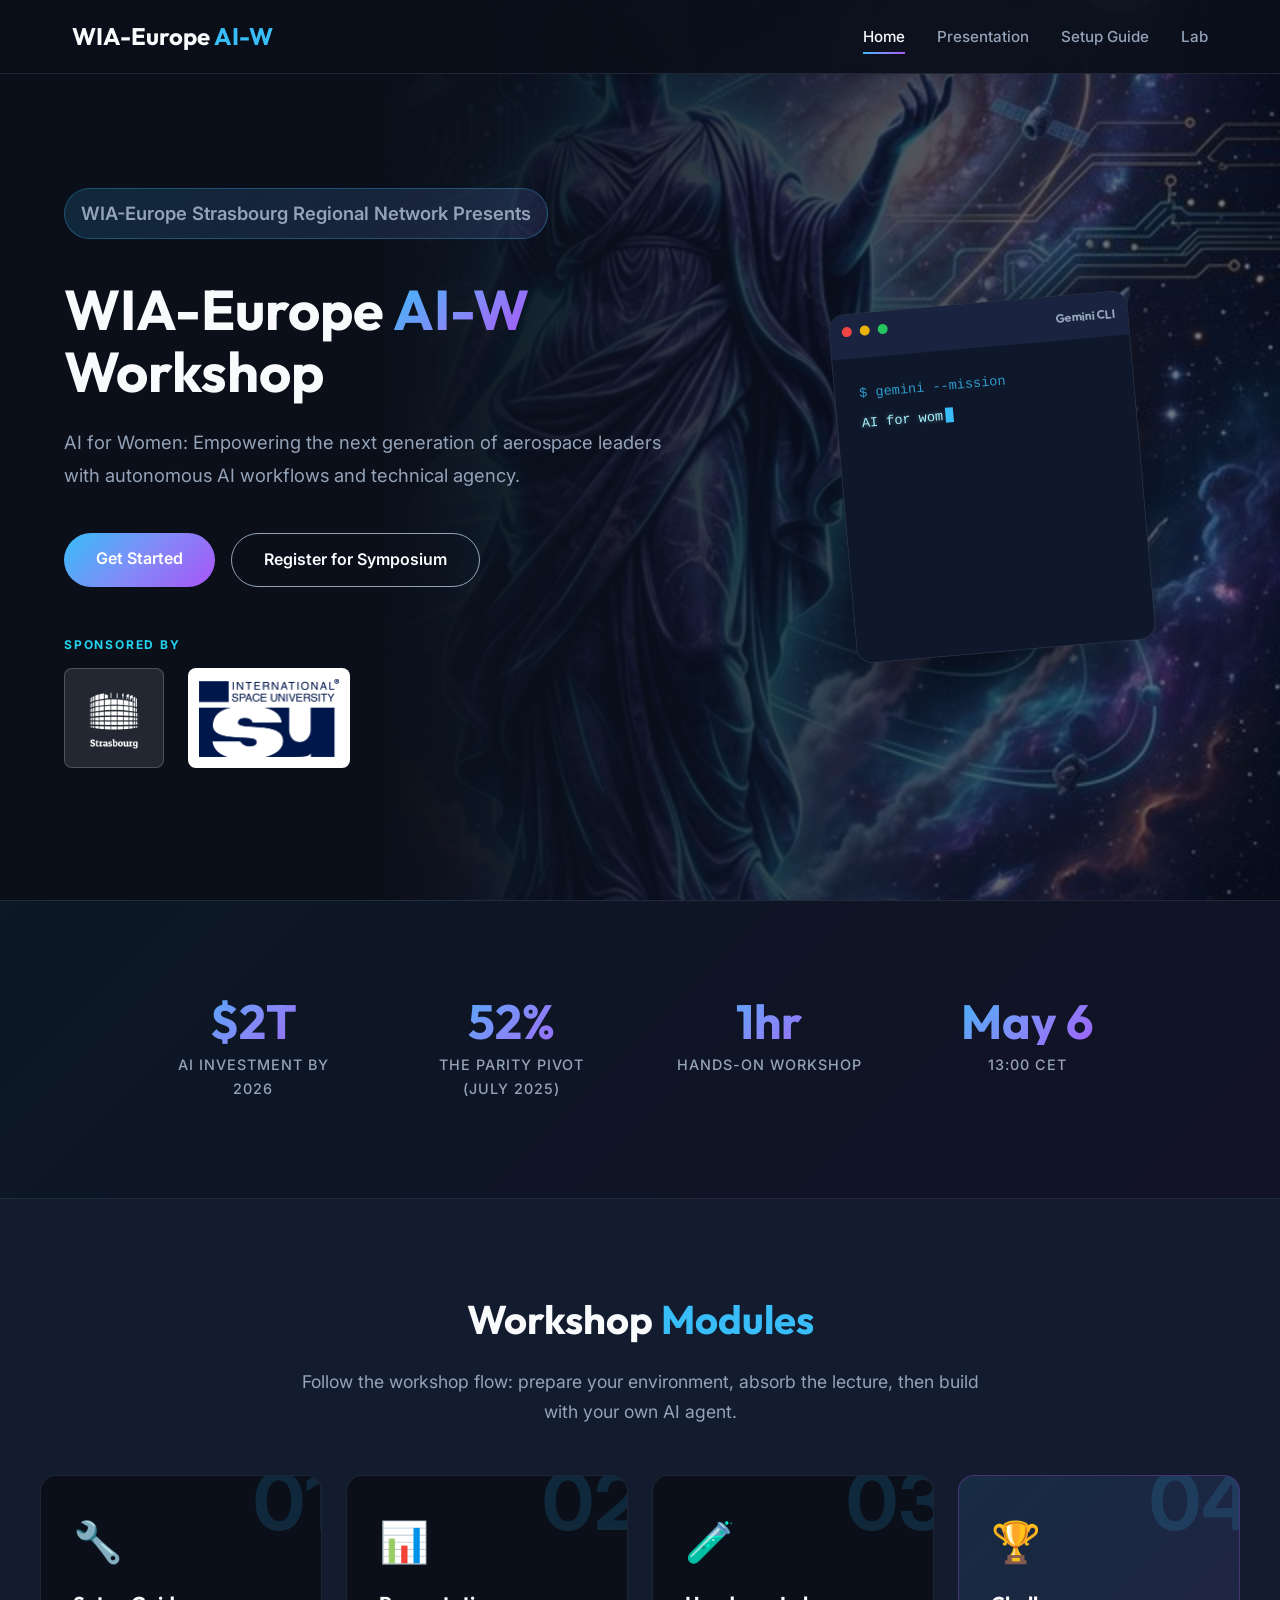
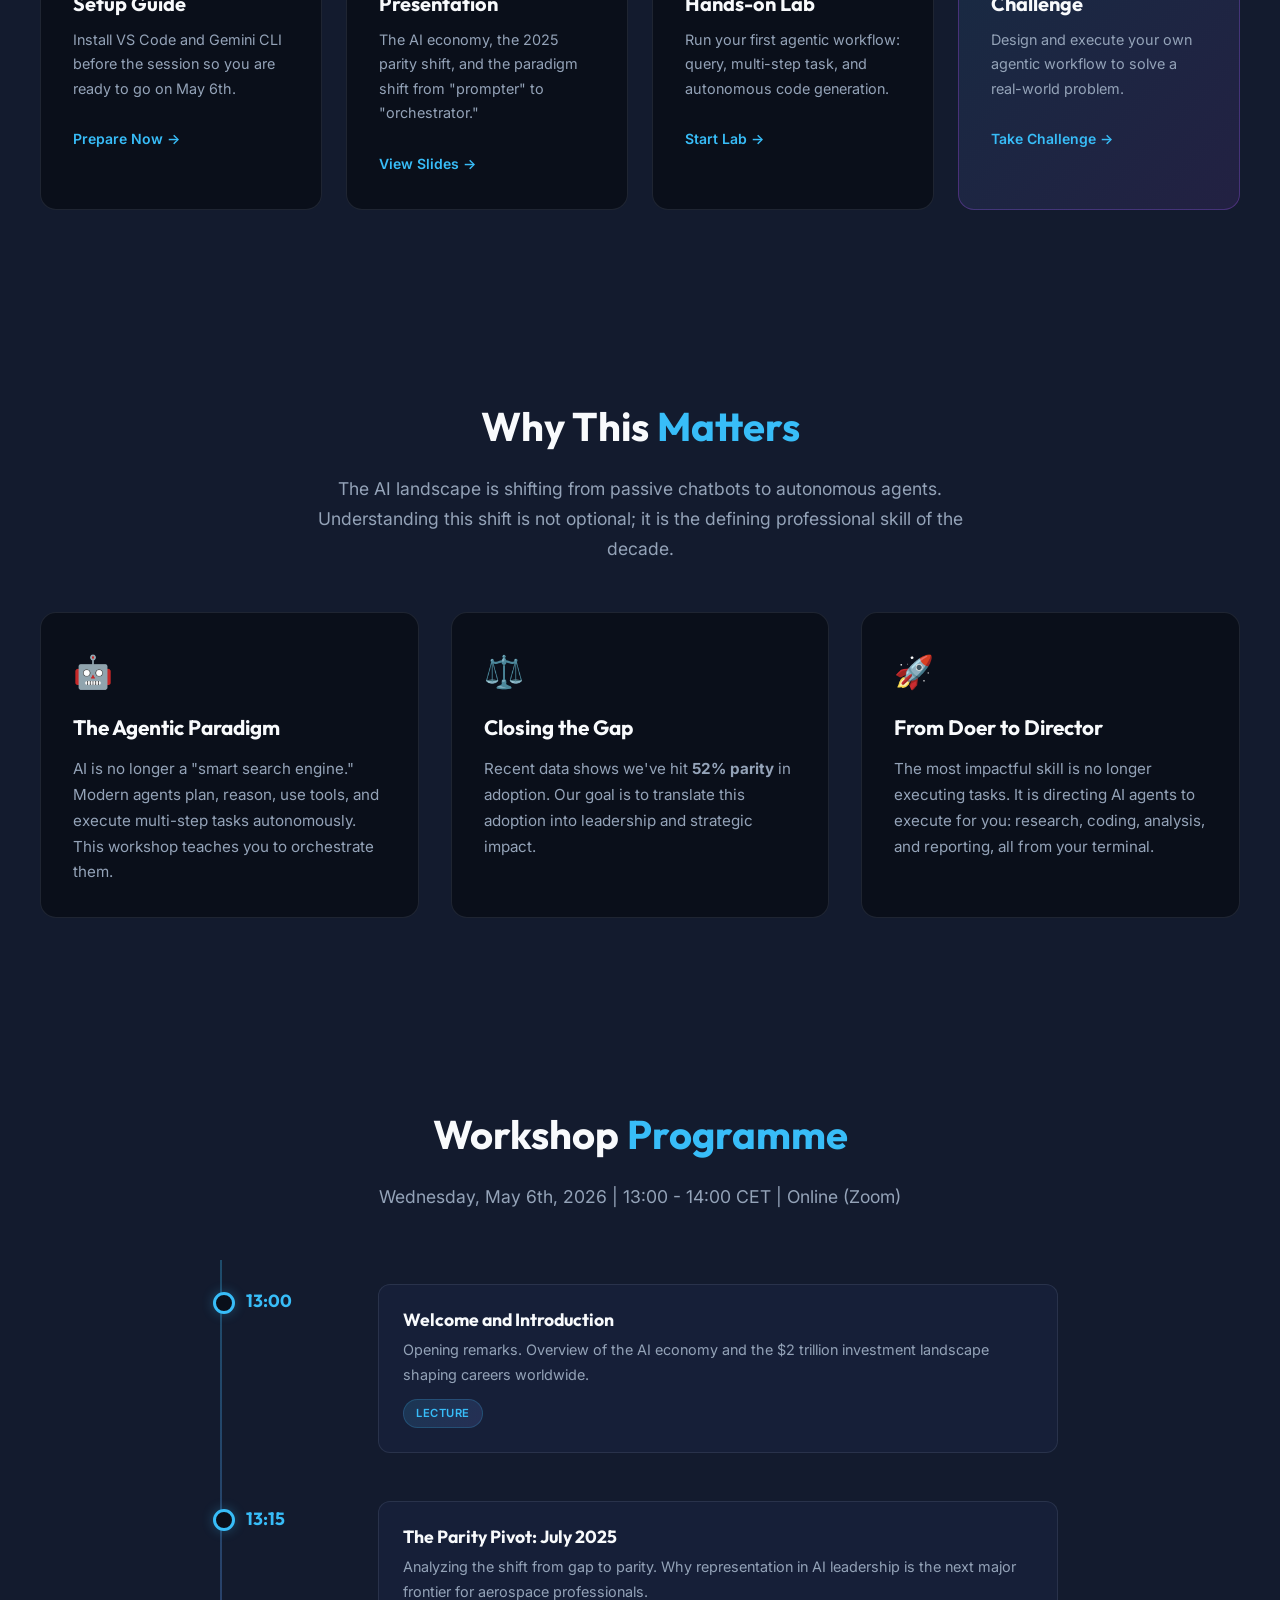
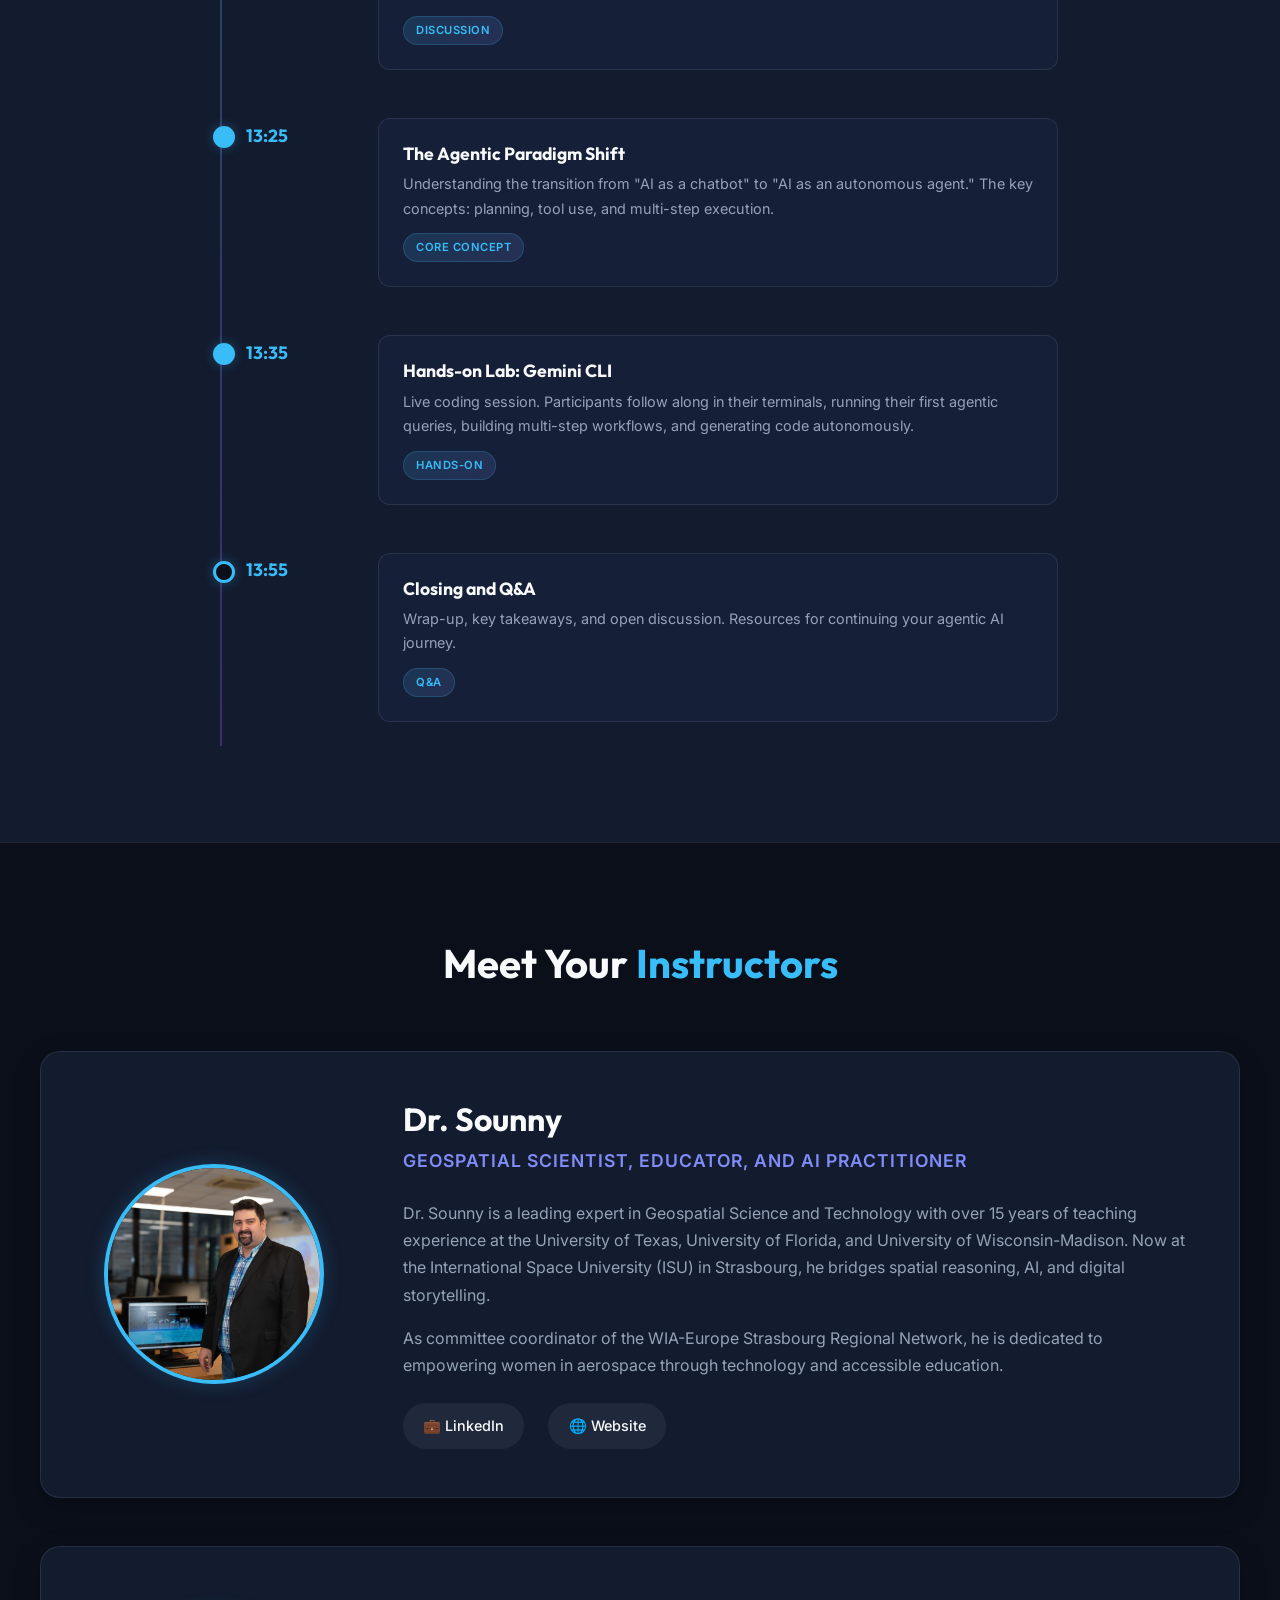
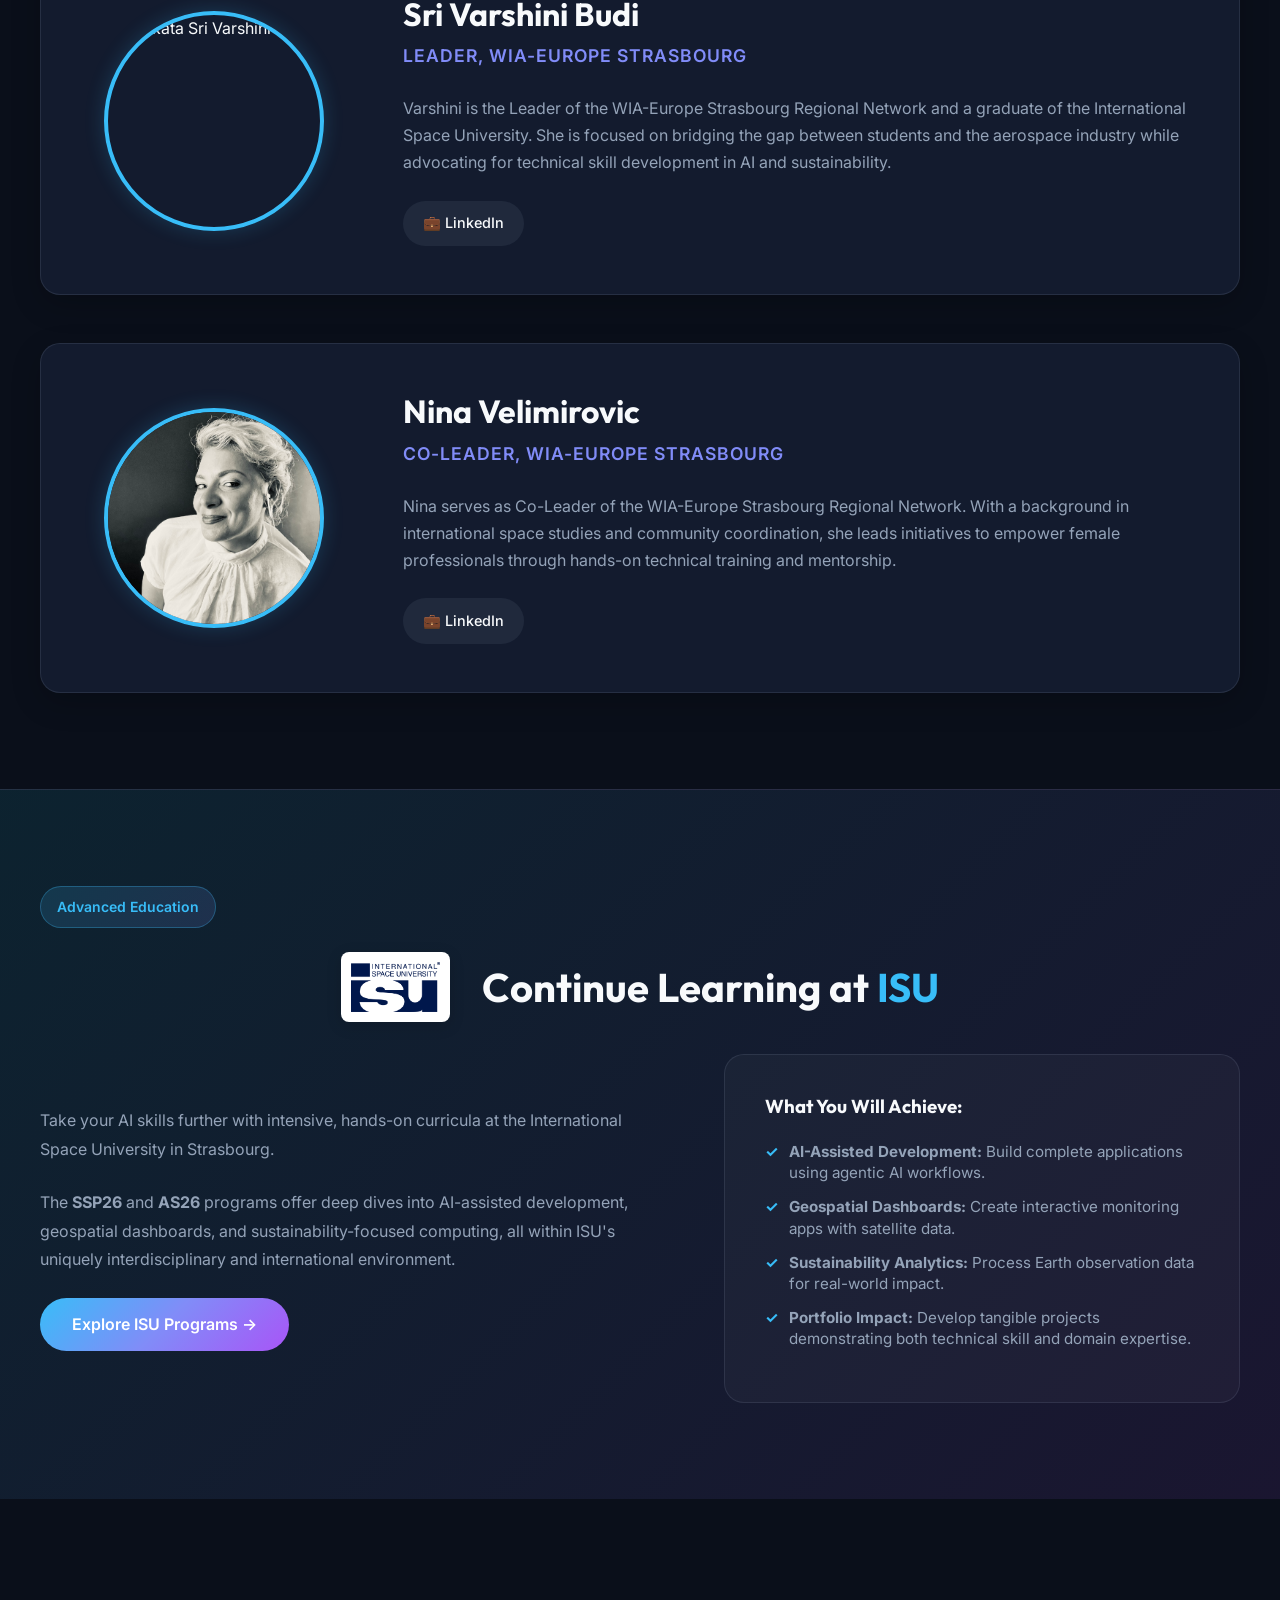
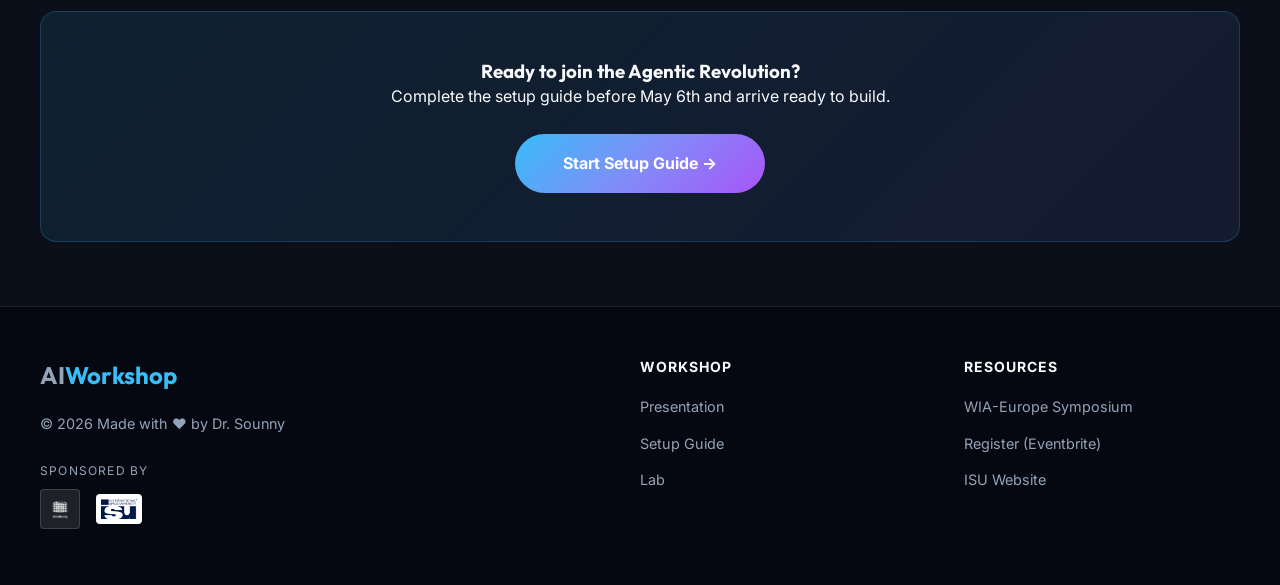
==== commit 5d22caf6: "Rebrand AI for Everyone to AI for Women (AI-W) and add new news assets" ====
--- a/index.html
+++ b/index.html
@@ -3,7 +3,7 @@
   <head>
     <meta charset="UTF-8" />
     <meta name="viewport" content="width=device-width, initial-scale=1.0" />
-    <title>WIA-Europe AI-E Workshop: AI for Everyone</title>
+    <title>WIA-Europe AI-W Workshop: AI for Women</title>
     <meta name="description" content="An interactive AI workshop exploring agentic workflows, gender equity in tech, and the $2 trillion AI economy. Part of the WIA-Europe Symposium 2026, Skills in Motion." />
     <link rel="preconnect" href="https://fonts.googleapis.com" />
     <link rel="preconnect" href="https://fonts.gstatic.com" crossorigin />
@@ -13,7 +13,7 @@
   <body>
     <header>
       <nav class="navbar">
-        <div class="logo"><a href="index.html">WIA-Europe <span class="highlight">AI-E</span></a></div>
+        <div class="logo"><a href="index.html">WIA-Europe <span class="highlight">AI-W</span></a></div>
         <button class="mobile-menu-btn" aria-label="Toggle navigation">
           <span class="hamburger"></span>
         </button>
@@ -31,8 +31,8 @@
       <section id="hero" class="hero-section">
         <div class="hero-content">
           <p class="hero-badge animate-in">WIA-Europe Strasbourg Regional Network Presents</p>
-          <h1 class="animate-in delay-1">WIA-Europe <span class="gradient-text">AI-E</span> Workshop</h1>
-          <p class="animate-in delay-2">AI for Everyone: Empowering the next generation of aerospace leaders with autonomous AI workflows and technical agency.</p>
+          <h1 class="animate-in delay-1">WIA-Europe <span class="gradient-text">AI-W</span> Workshop</h1>
+          <p class="animate-in delay-2">AI for Women: Empowering the next generation of aerospace leaders with autonomous AI workflows and technical agency.</p>
           <div class="hero-buttons animate-in delay-3">
             <a href="presentation.html" class="cta-button">Get Started</a>
             <a href="https://www.eventbrite.co.uk/e/wia-europe-symposium-2026-skills-in-motion-tickets-1984549074705" target="_blank" class="secondary-button">Register for Symposium</a>
--- a/style.css
+++ b/style.css
@@ -1,5 +1,5 @@
 /* ============================================
-   WIA-Europe AI Workshop: Skills in Motion
+   WIA-Europe AI-W Workshop: Skills in Motion
    Design System & Global Styles
    ============================================ */
 
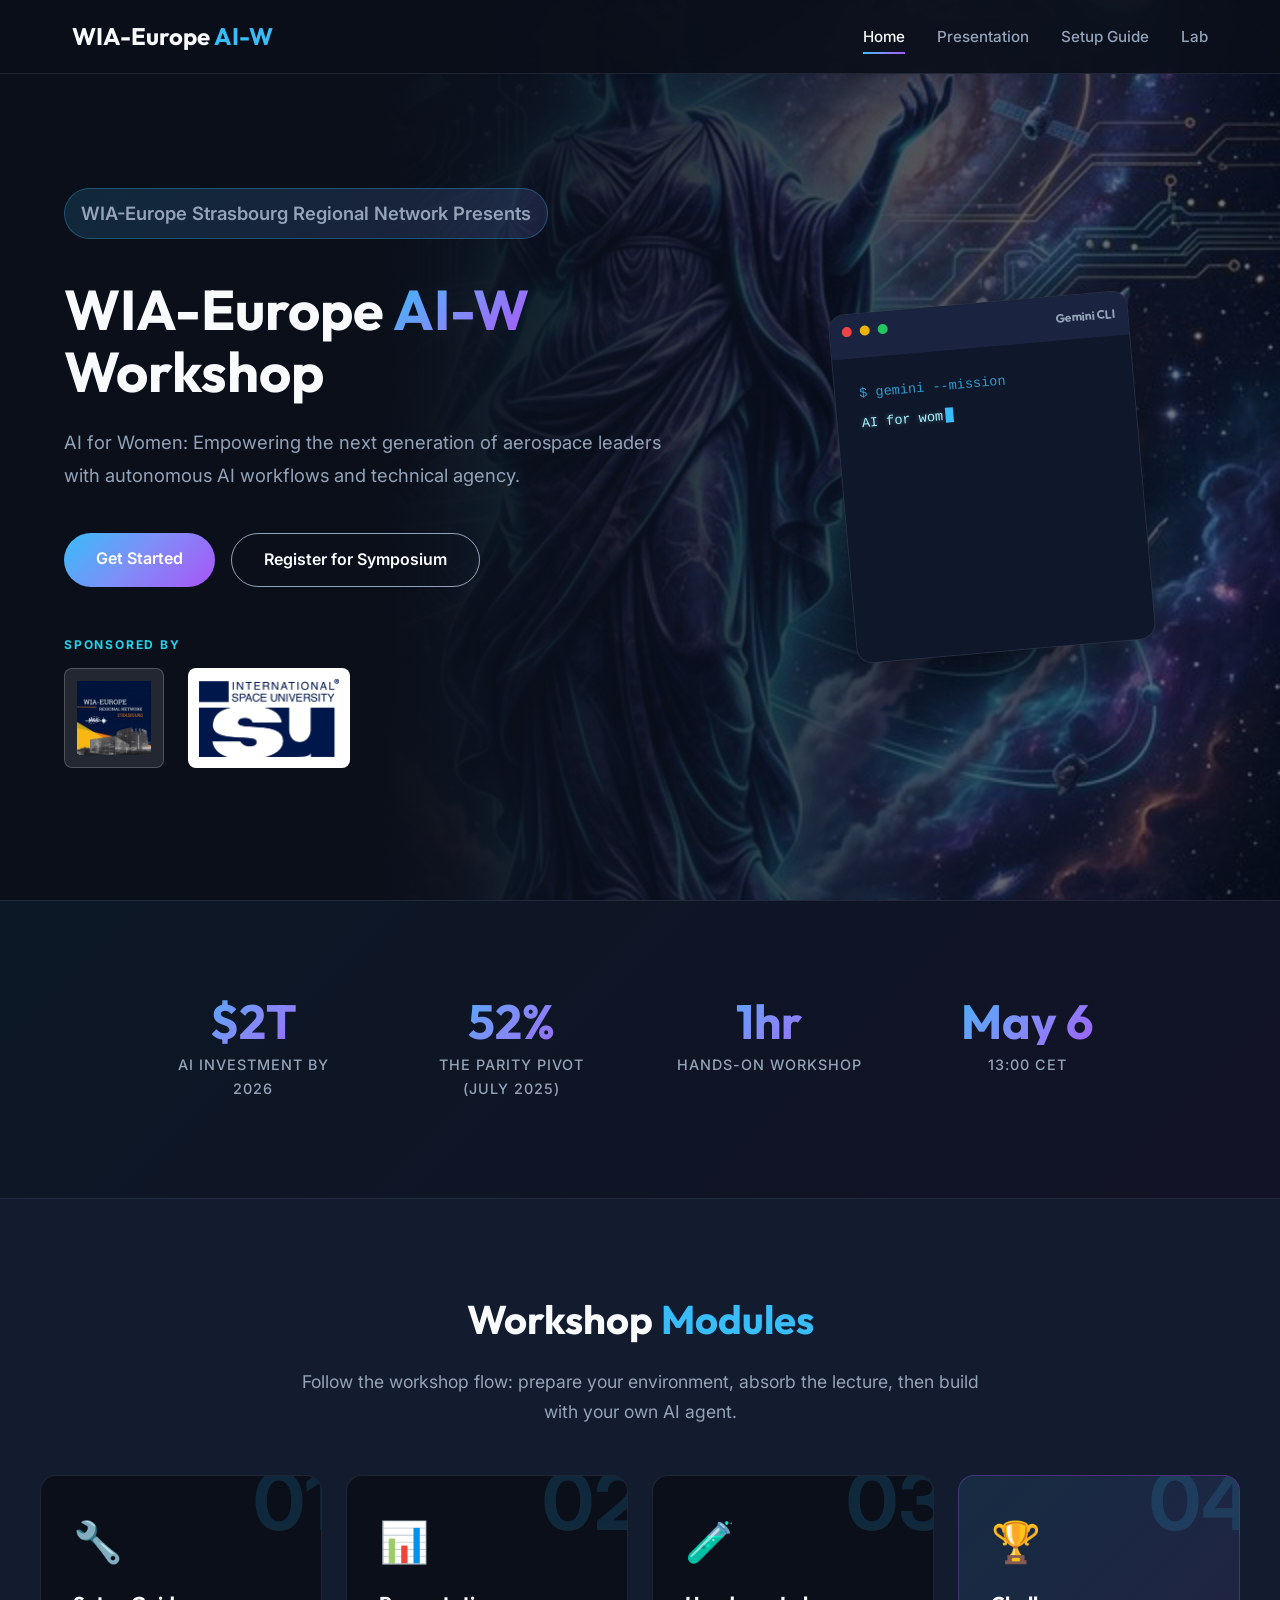
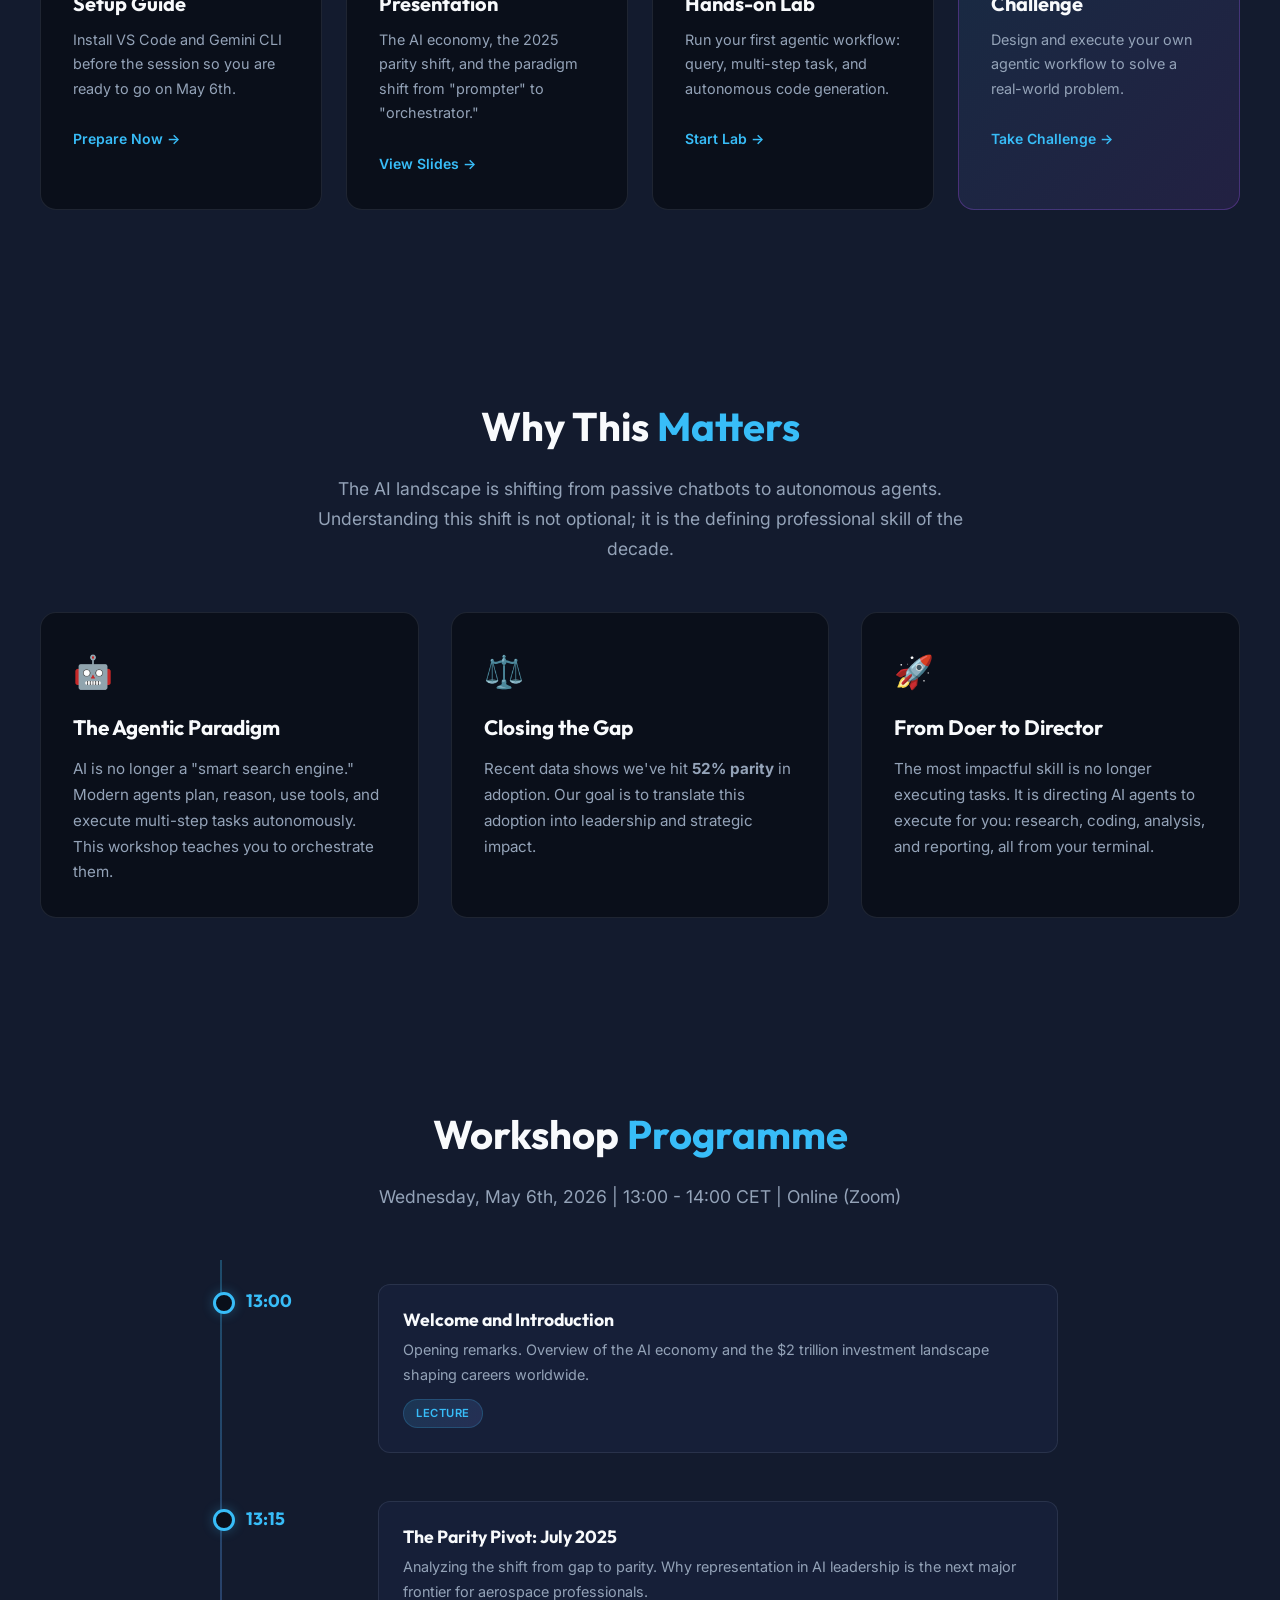
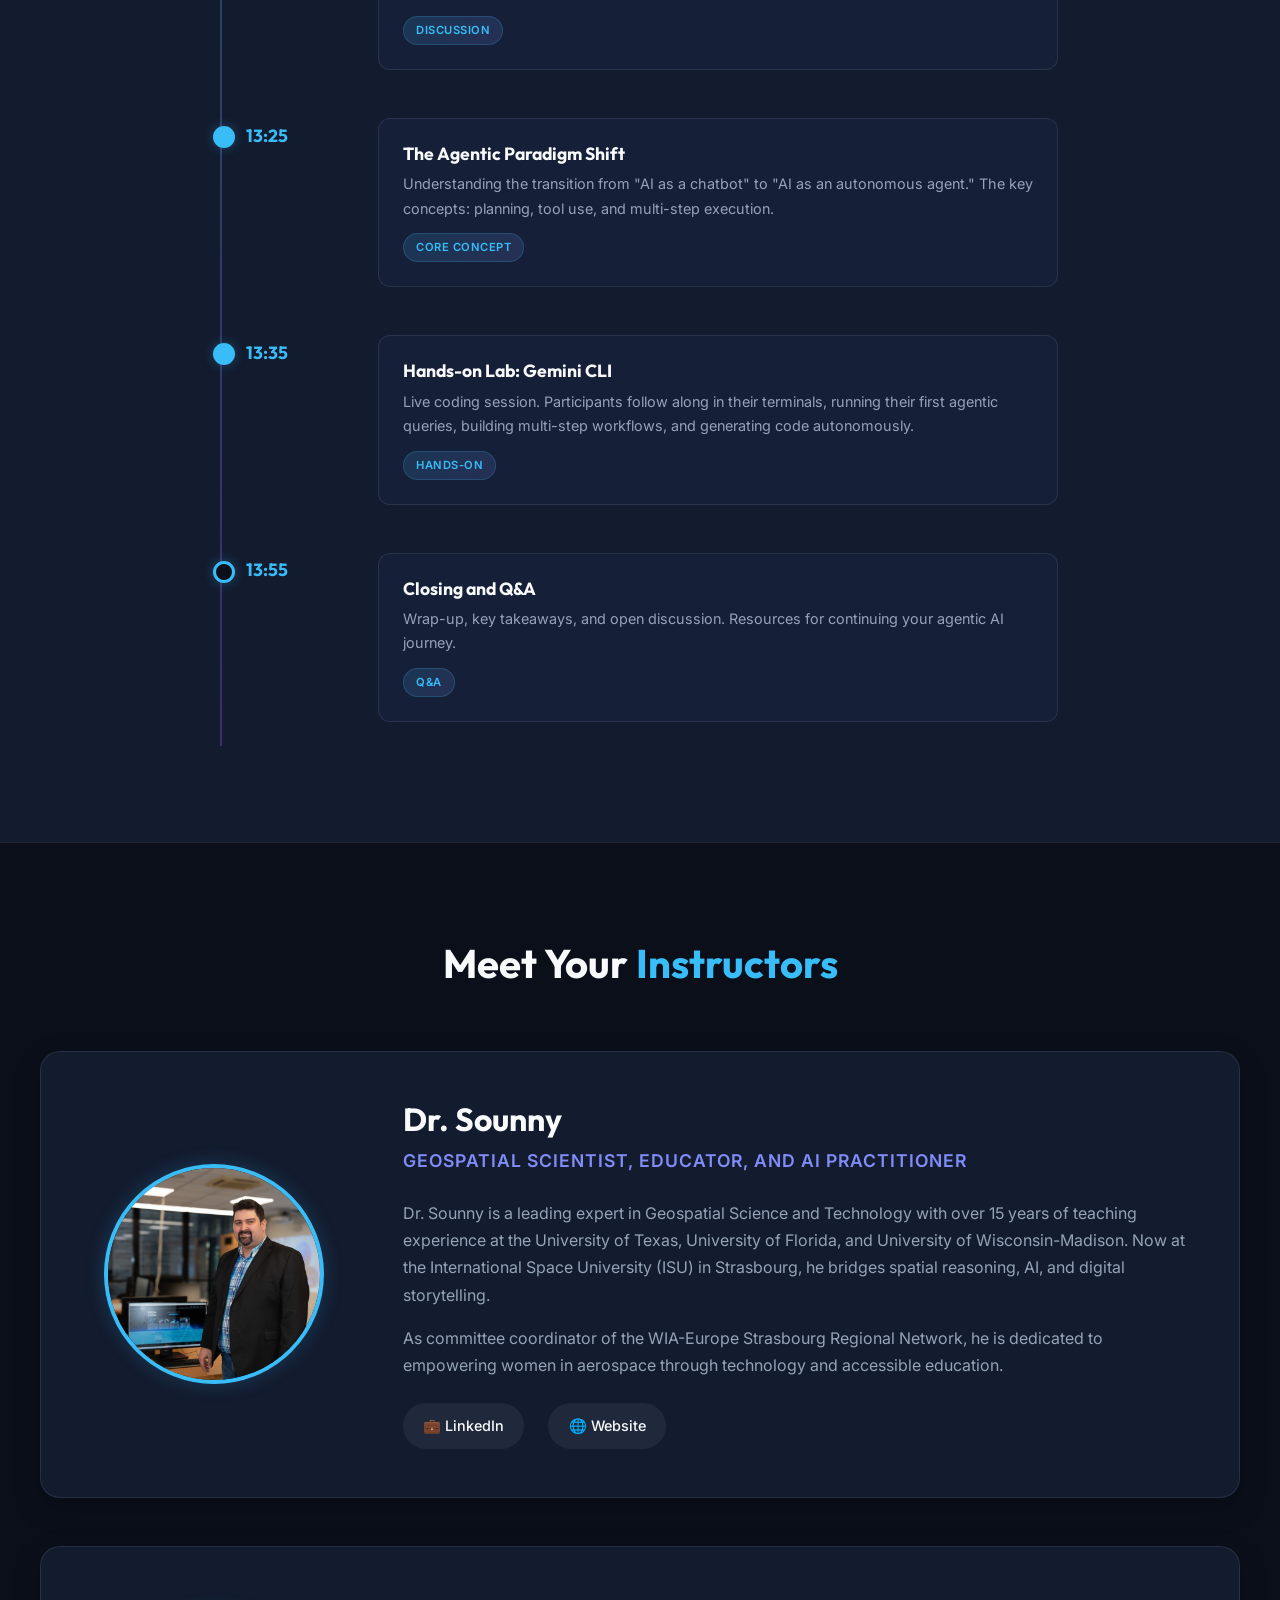
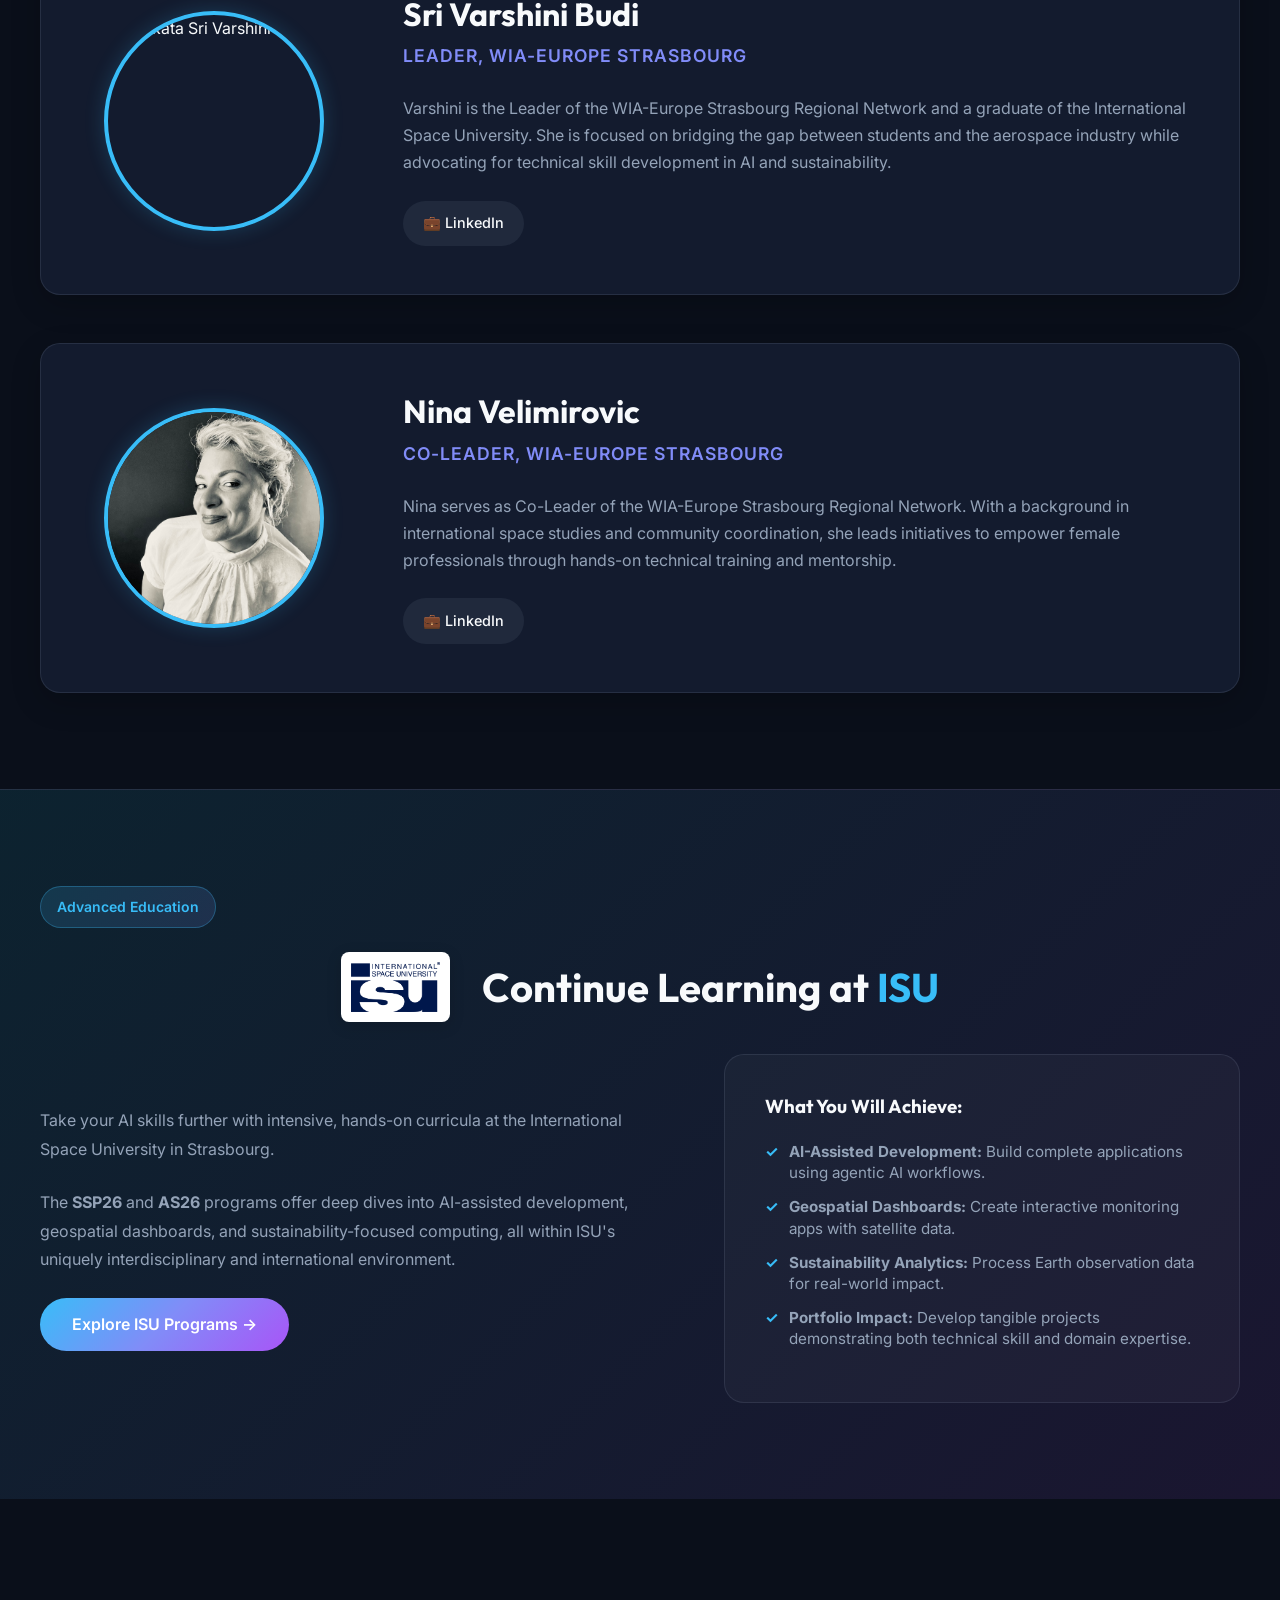
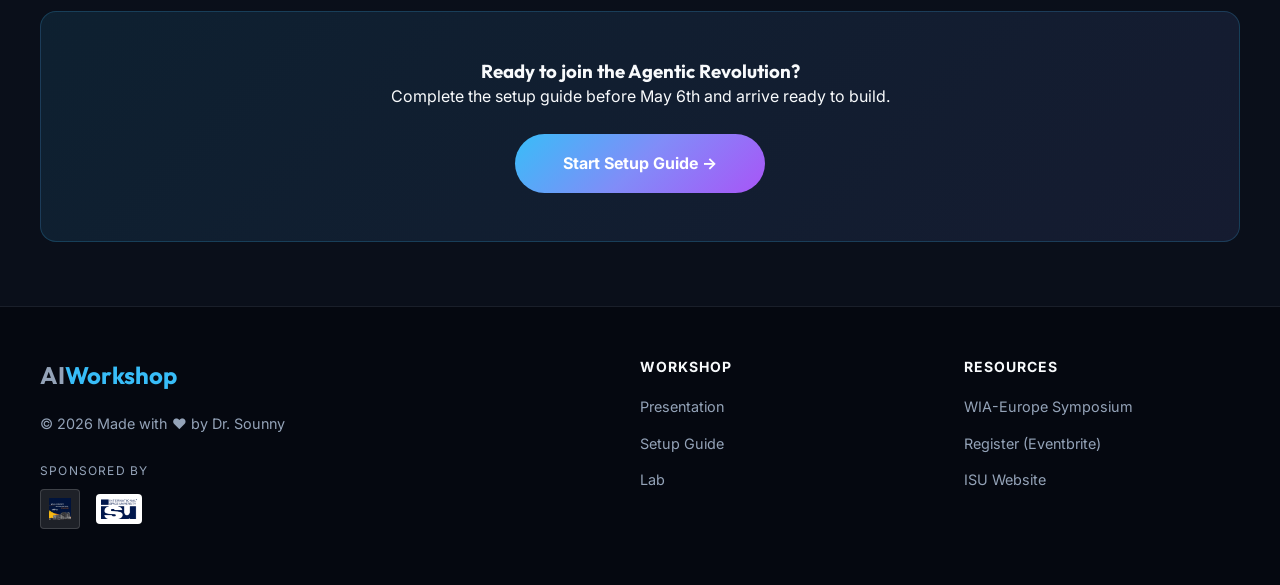
==== commit 1ed4b6fa: "Add new premium WIA-Europe Strasbourg logo and update all site references" ====
--- a/index.html
+++ b/index.html
@@ -41,7 +41,7 @@
             <span class="hero-sponsor-label">Sponsored by</span>
             <div style="display: flex; gap: 1.5rem; align-items: center;">
               <a href="https://www.wia-europe.org/strasbourg-2/" target="_blank">
-                <img src="assets/WIA-E-Strasbourg.png" alt="WIA-Europe Strasbourg" class="hero-sponsor-logo">
+                                <img src="assets/wia_europe_strasbourg_logo.png" alt="WIA-Europe Strasbourg" class="hero-sponsor-logo">
               </a>
               <a href="https://www.isunet.edu" target="_blank">
                 <img src="assets/LOGO_ISU_Darkblue.png" alt="ISU" class="hero-sponsor-logo" style="background: white; padding: 10px;">
@@ -310,7 +310,7 @@
             <p>Sponsored by</p>
             <div style="display: flex; gap: 1rem; align-items: center; margin-top: 0.5rem;">
               <a href="https://www.wia-europe.org/strasbourg-2/" target="_blank">
-                <img src="assets/WIA-E-Strasbourg.png" alt="WIA-Europe Strasbourg" style="height: 40px; border-radius: 4px;">
+                <img src="assets/wia_europe_strasbourg_logo.png" alt="WIA-Europe Strasbourg" style="height: 40px; border-radius: 4px;">
               </a>
               <a href="https://www.isunet.edu" target="_blank">
                 <img src="assets/LOGO_ISU_Darkblue.png" alt="ISU" style="height: 30px; background: white; padding: 4px; border-radius: 4px;">
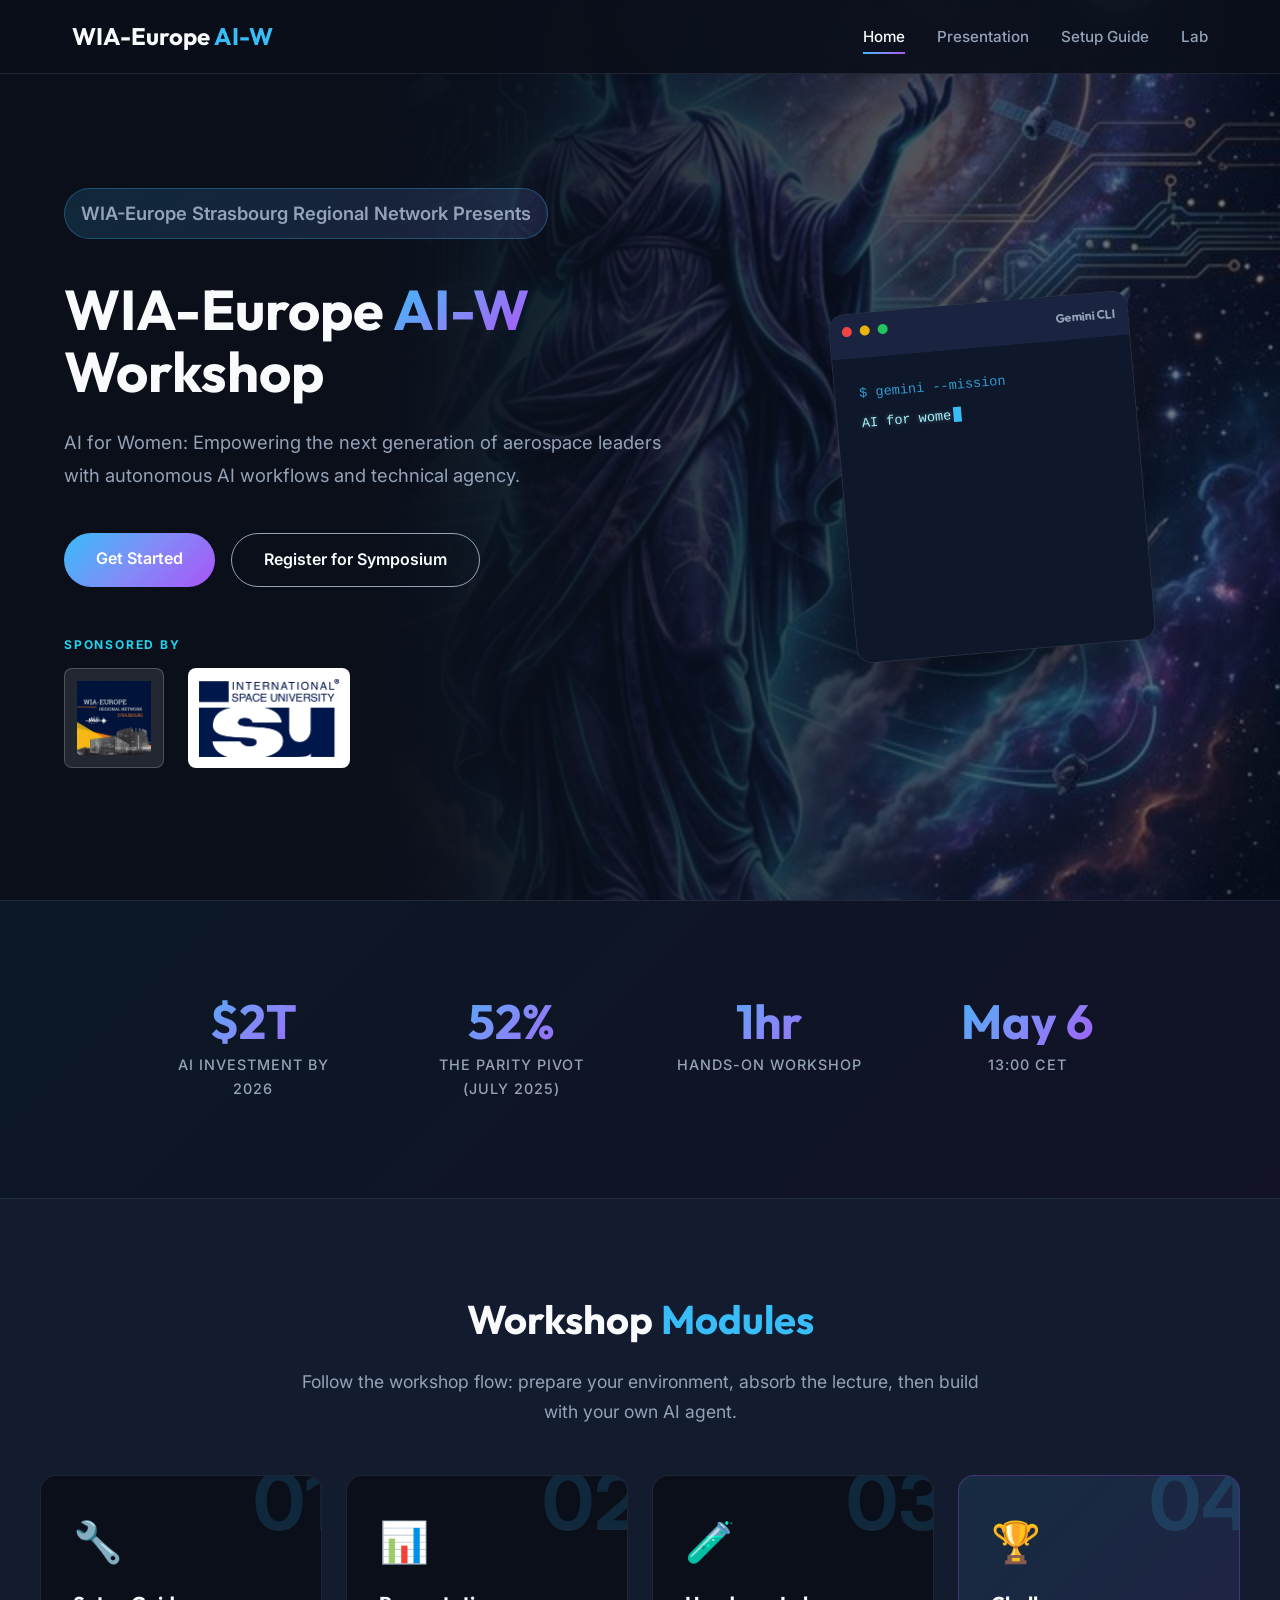
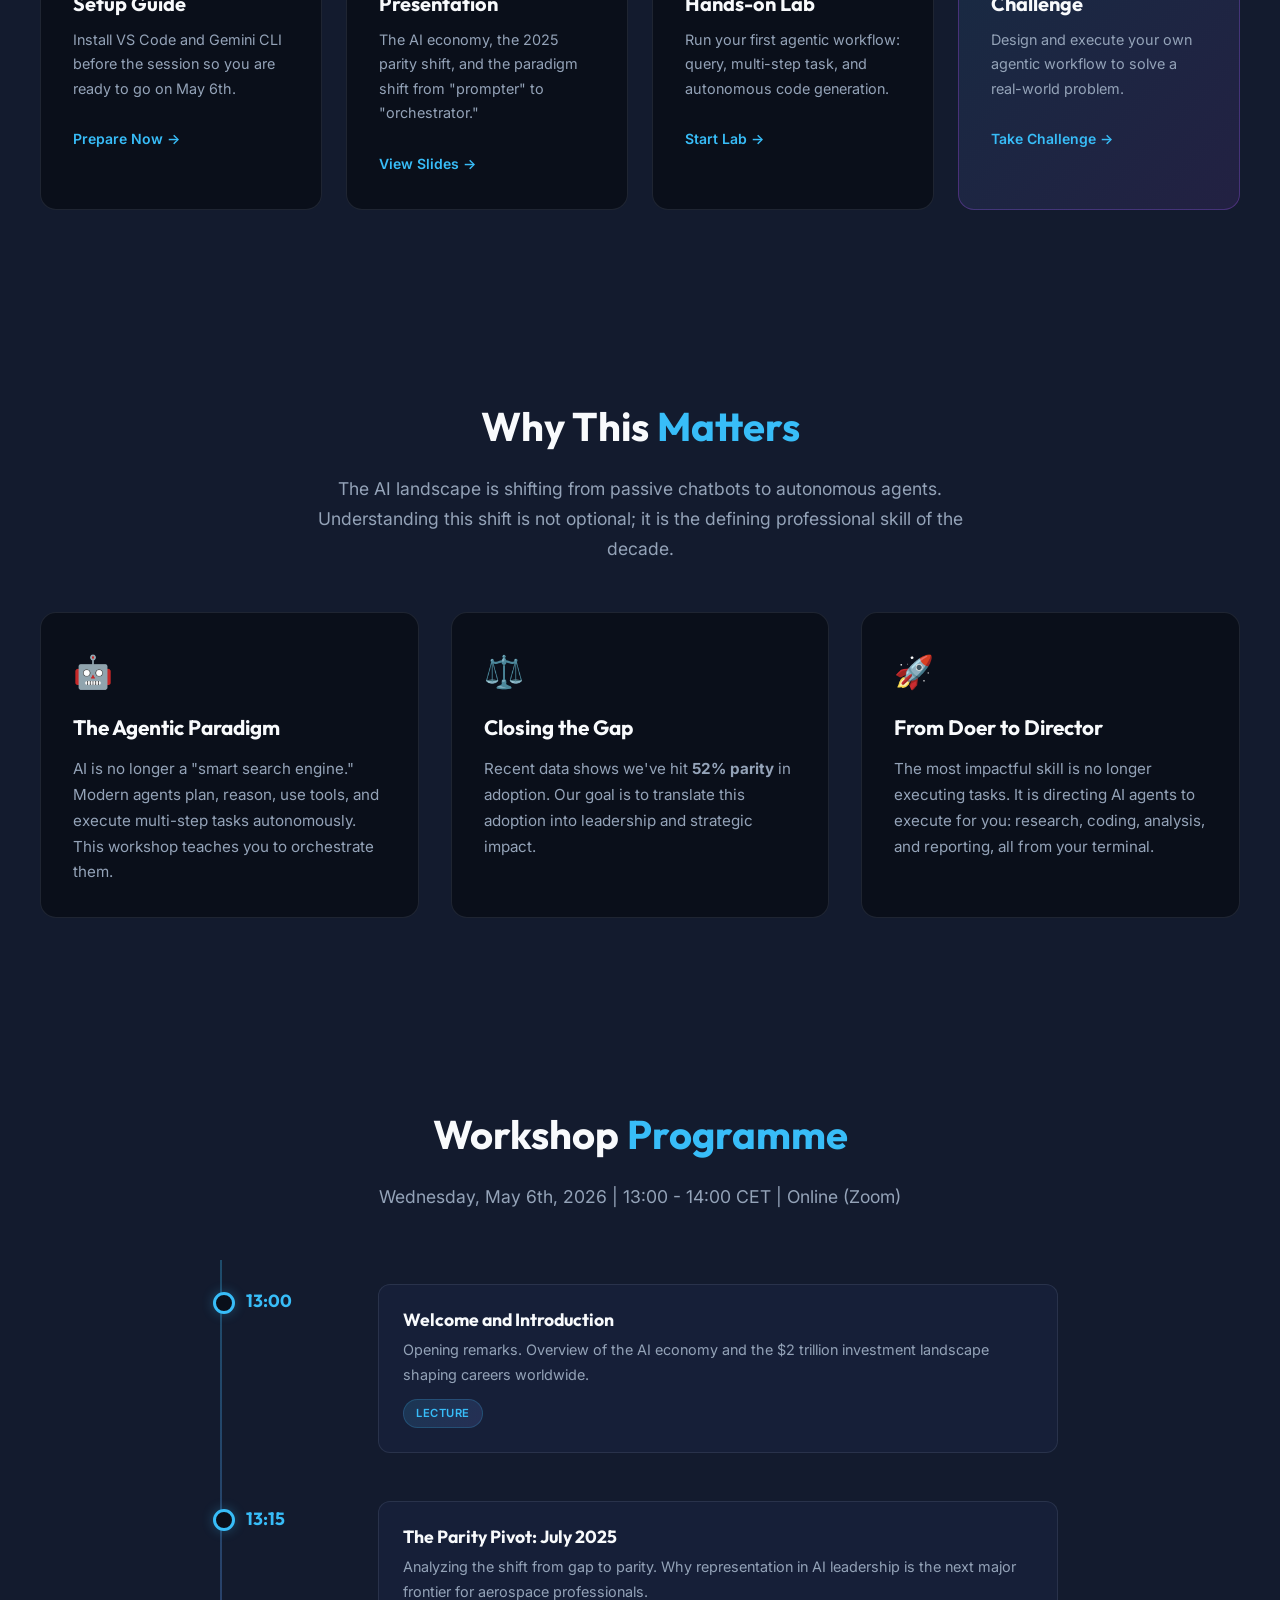
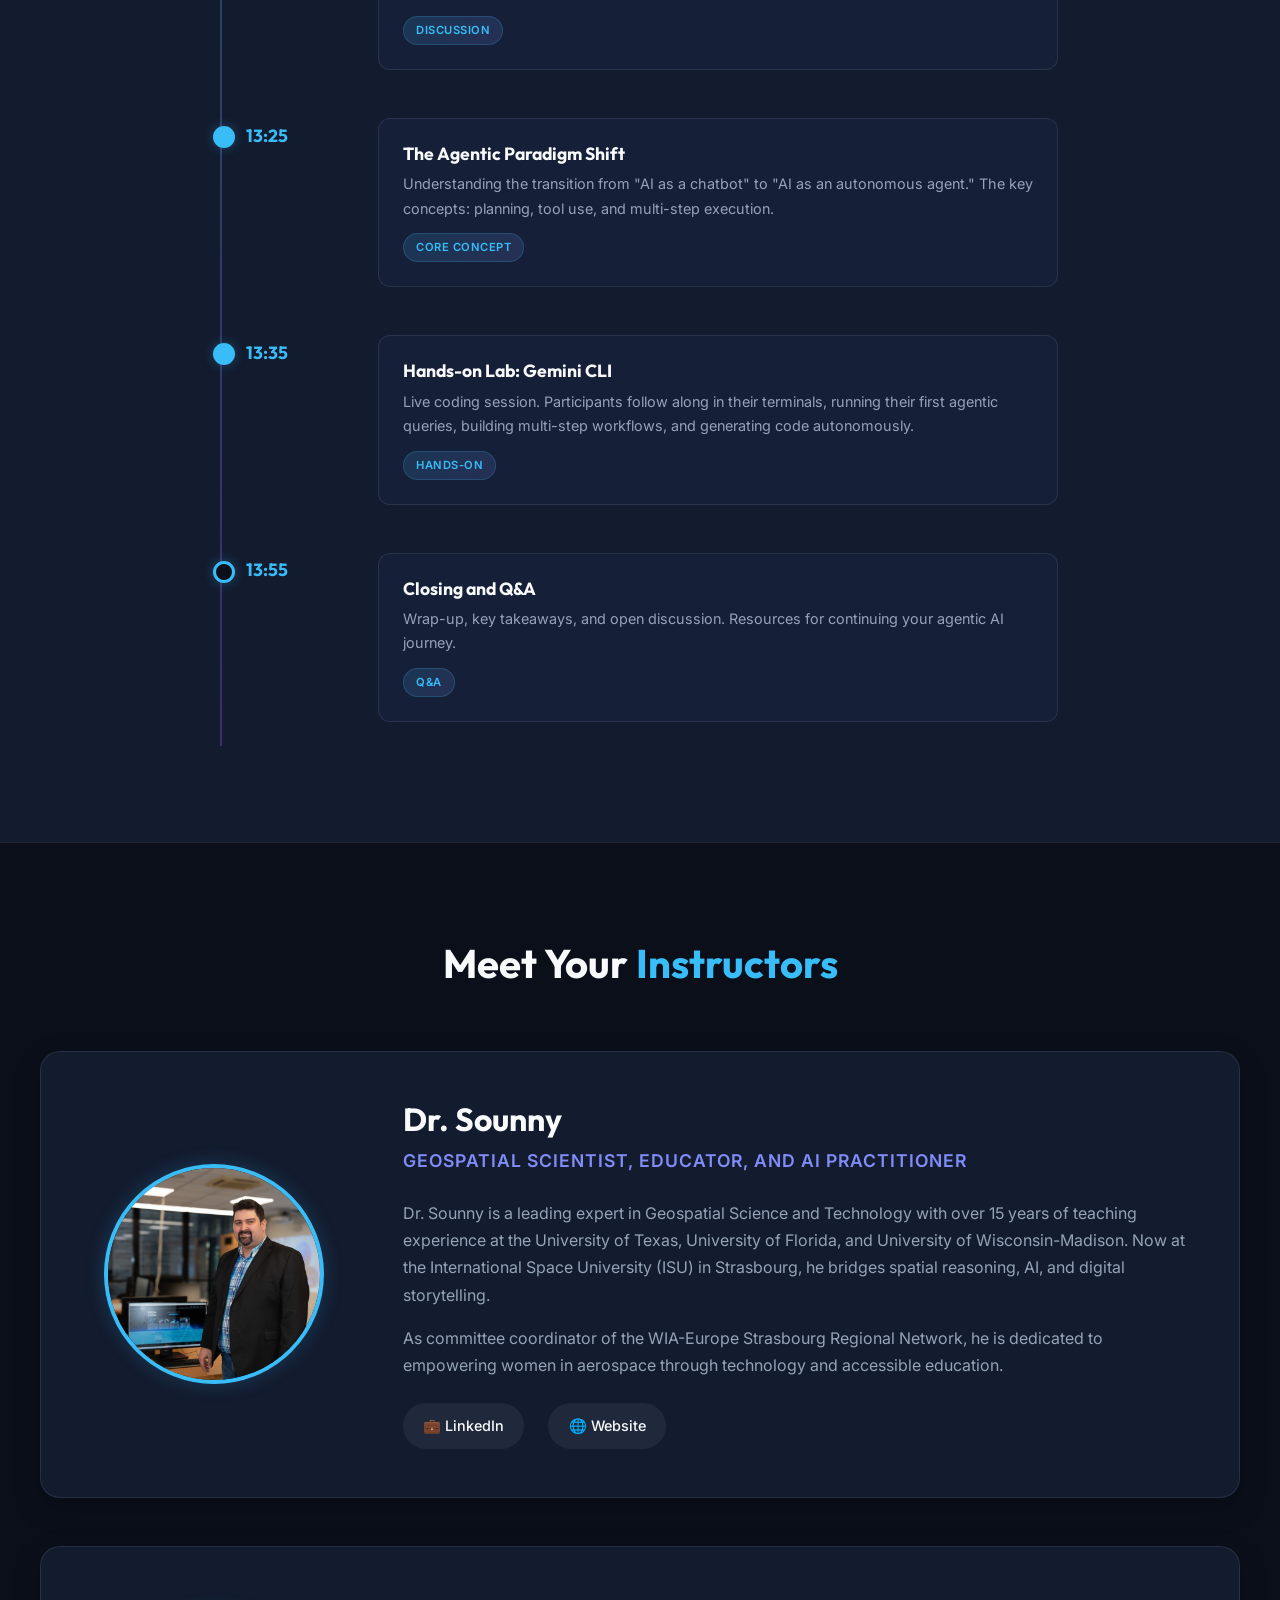
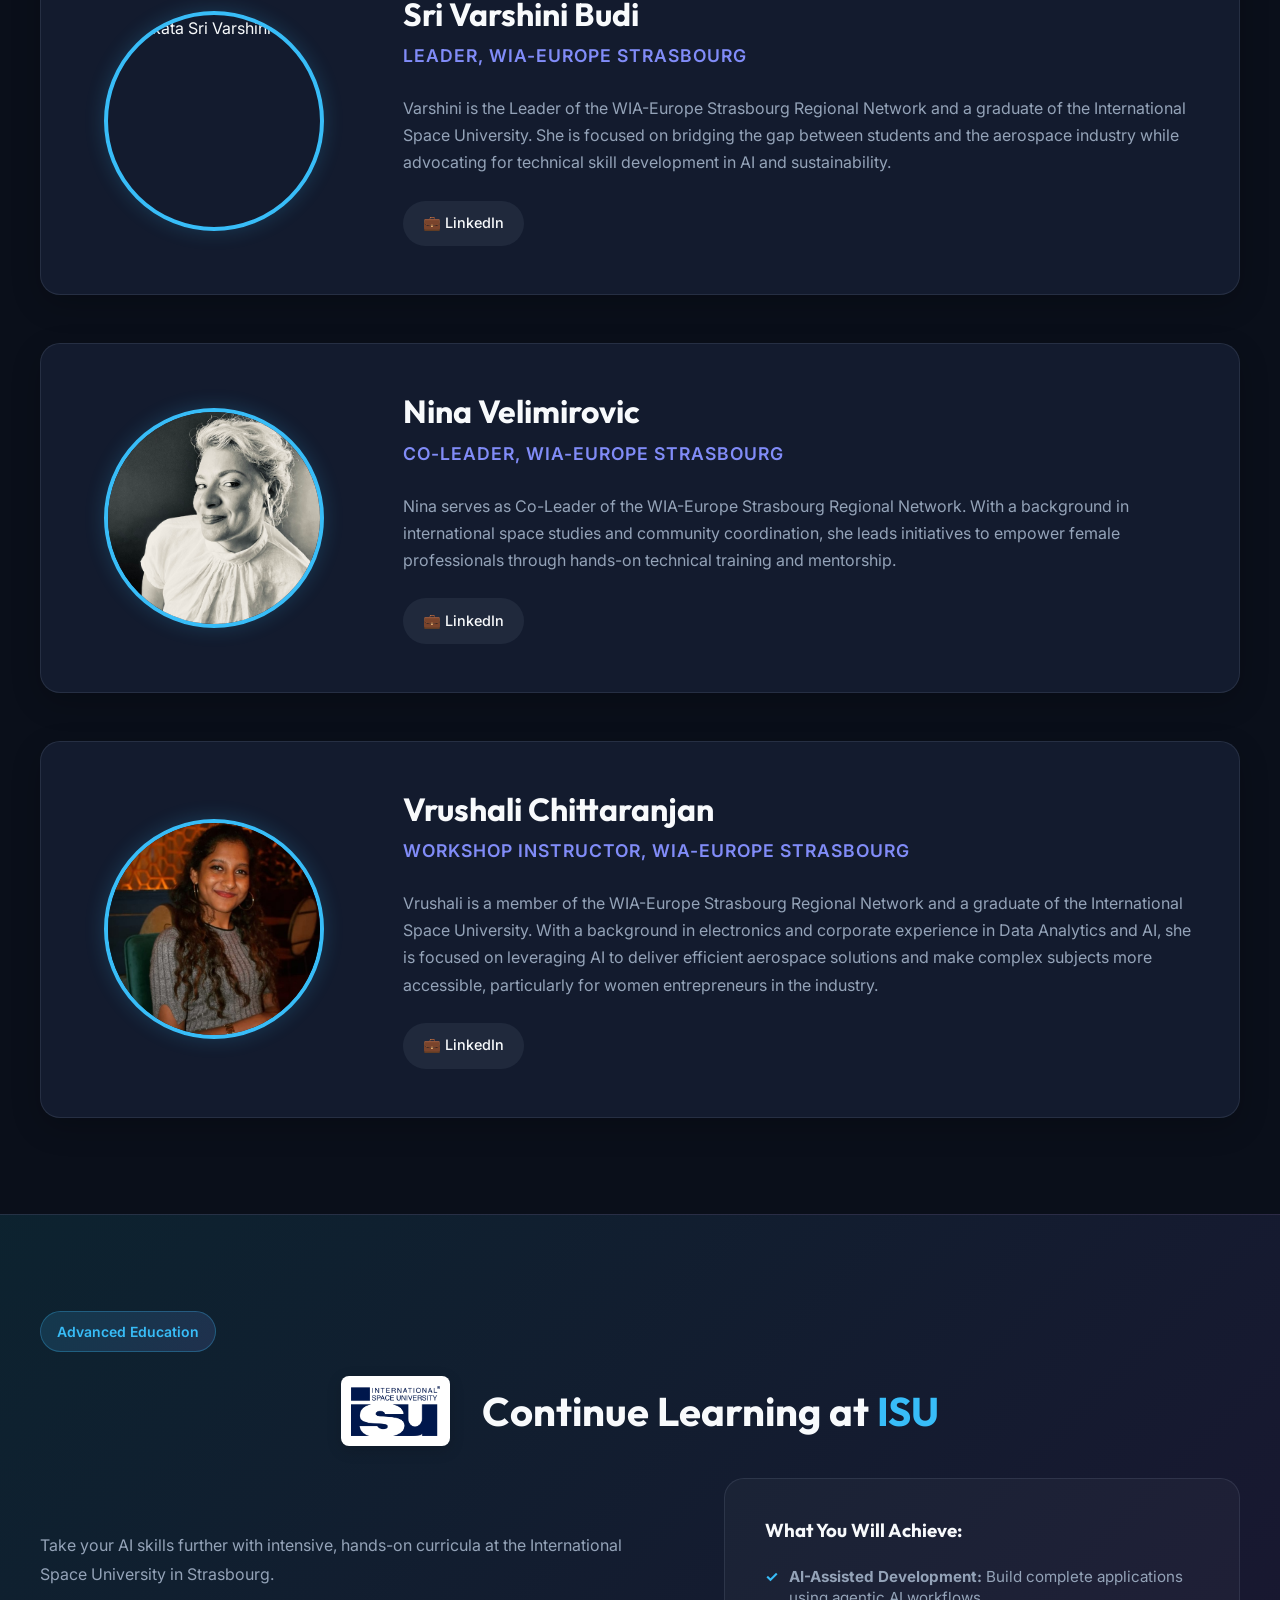
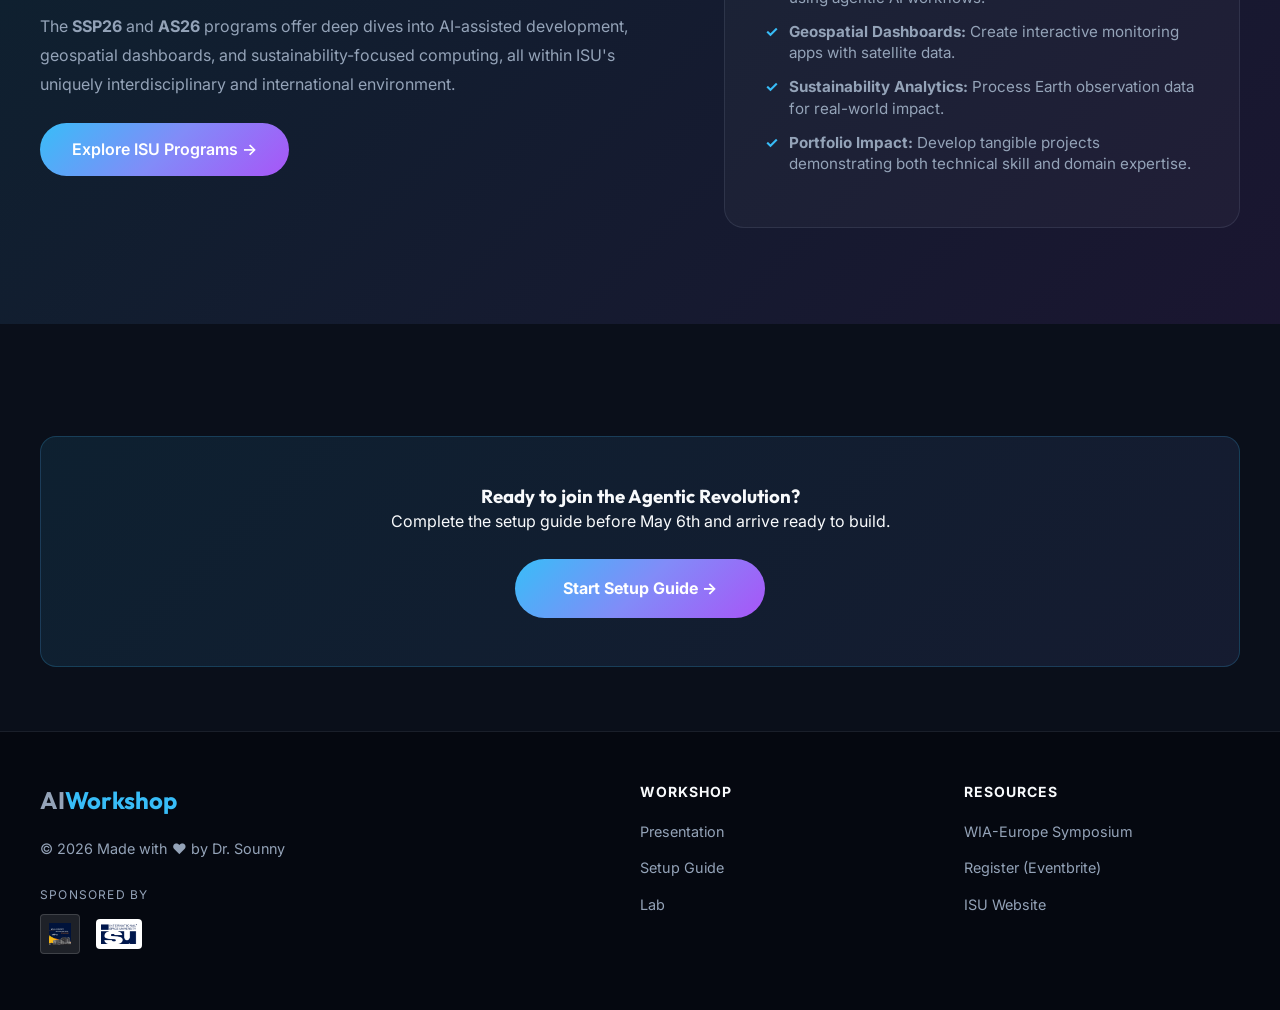
==== commit 65569356: "Add Vrushali Chittaranjan as workshop instructor with headshot, bio, and LinkedIn" ====
--- a/index.html
+++ b/index.html
@@ -256,6 +256,21 @@
                 </div>
               </div>
             </div>
+
+            <!-- Vrushali -->
+            <div class="instructor-card">
+              <div class="instructor-visual">
+                <img src="assets/vrushali_headshot.jpg" alt="Vrushali Chittaranjan" class="instructor-img">
+              </div>
+              <div class="instructor-info">
+                <h3>Vrushali Chittaranjan</h3>
+                <p class="role">Workshop Instructor, WIA-Europe Strasbourg</p>
+                <p>Vrushali is a member of the WIA-Europe Strasbourg Regional Network and a graduate of the International Space University. With a background in electronics and corporate experience in Data Analytics and AI, she is focused on leveraging AI to deliver efficient aerospace solutions and make complex subjects more accessible, particularly for women entrepreneurs in the industry.</p>
+                <div class="social-links">
+                  <a href="https://www.linkedin.com/in/vrushali-chittaranjan/" target="_blank" class="social-icon">&#128188; LinkedIn</a>
+                </div>
+              </div>
+            </div>
           </div>
         </div>
       </section>
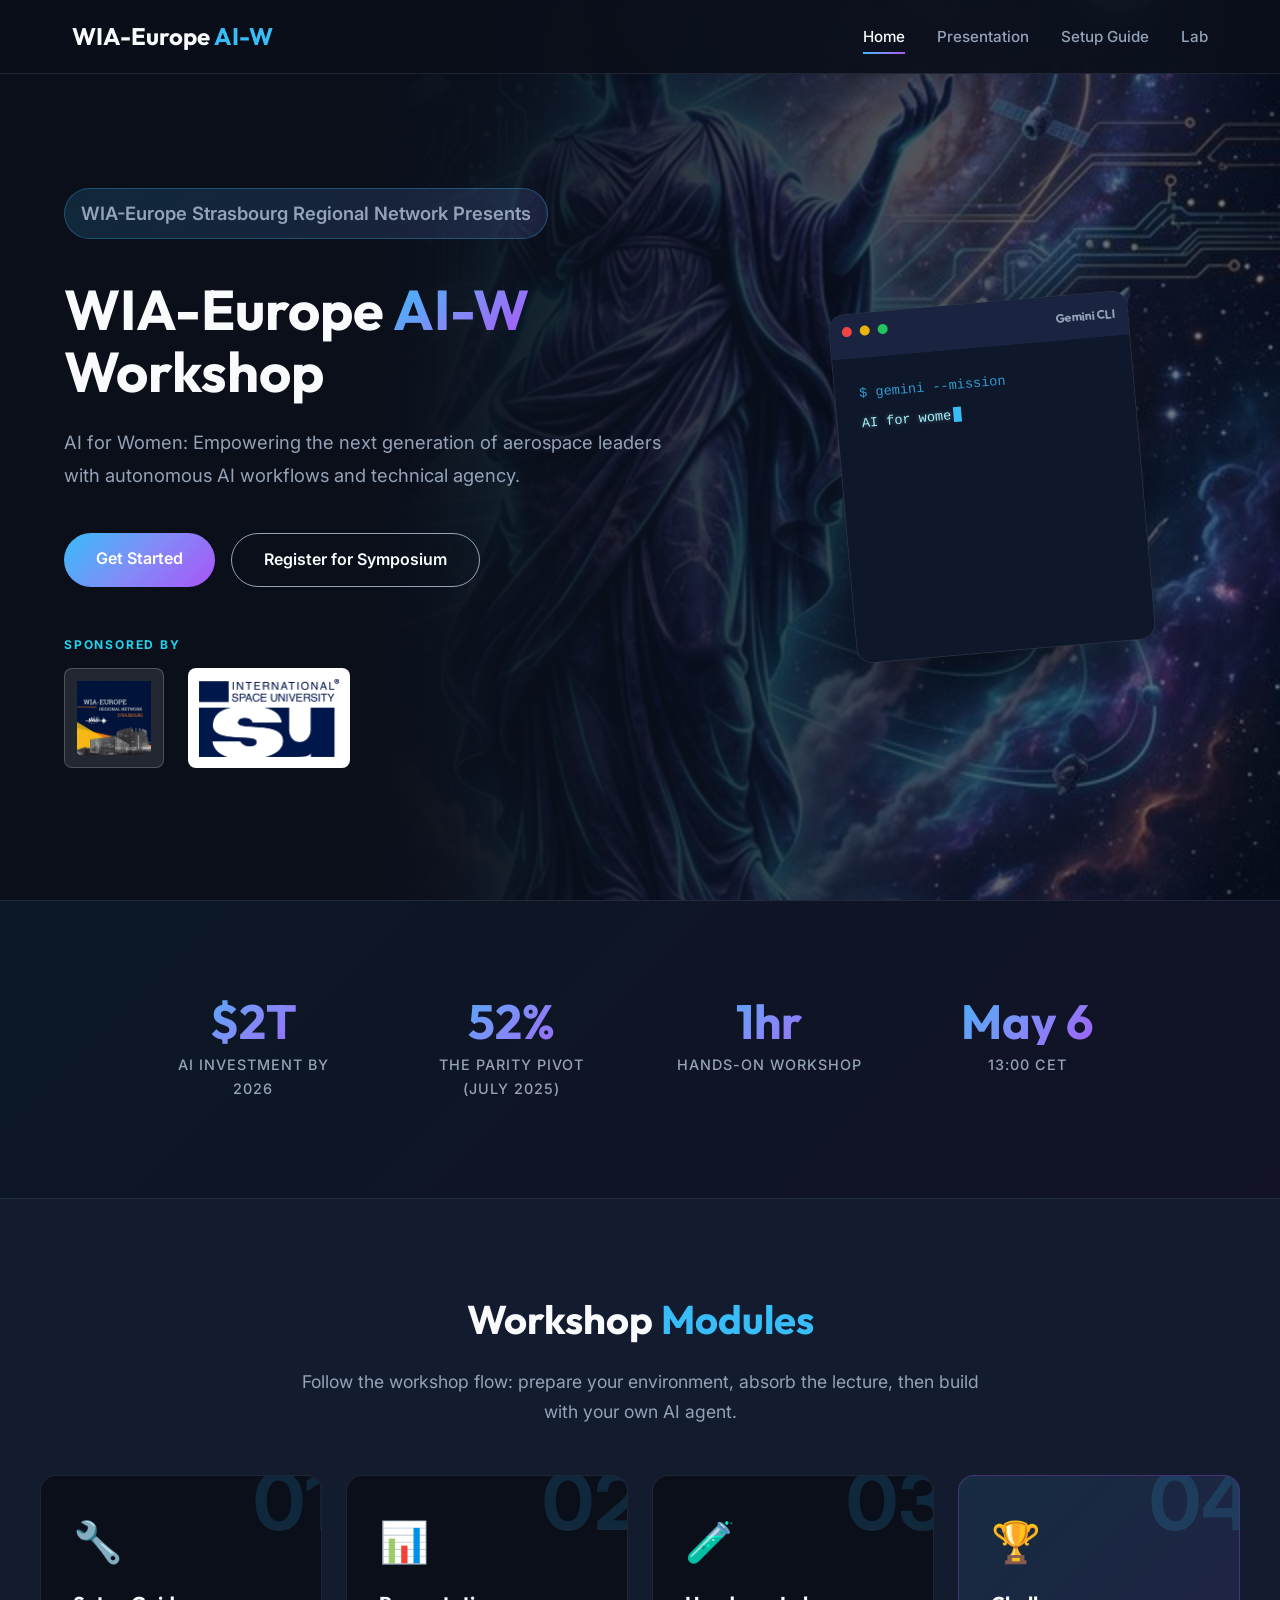
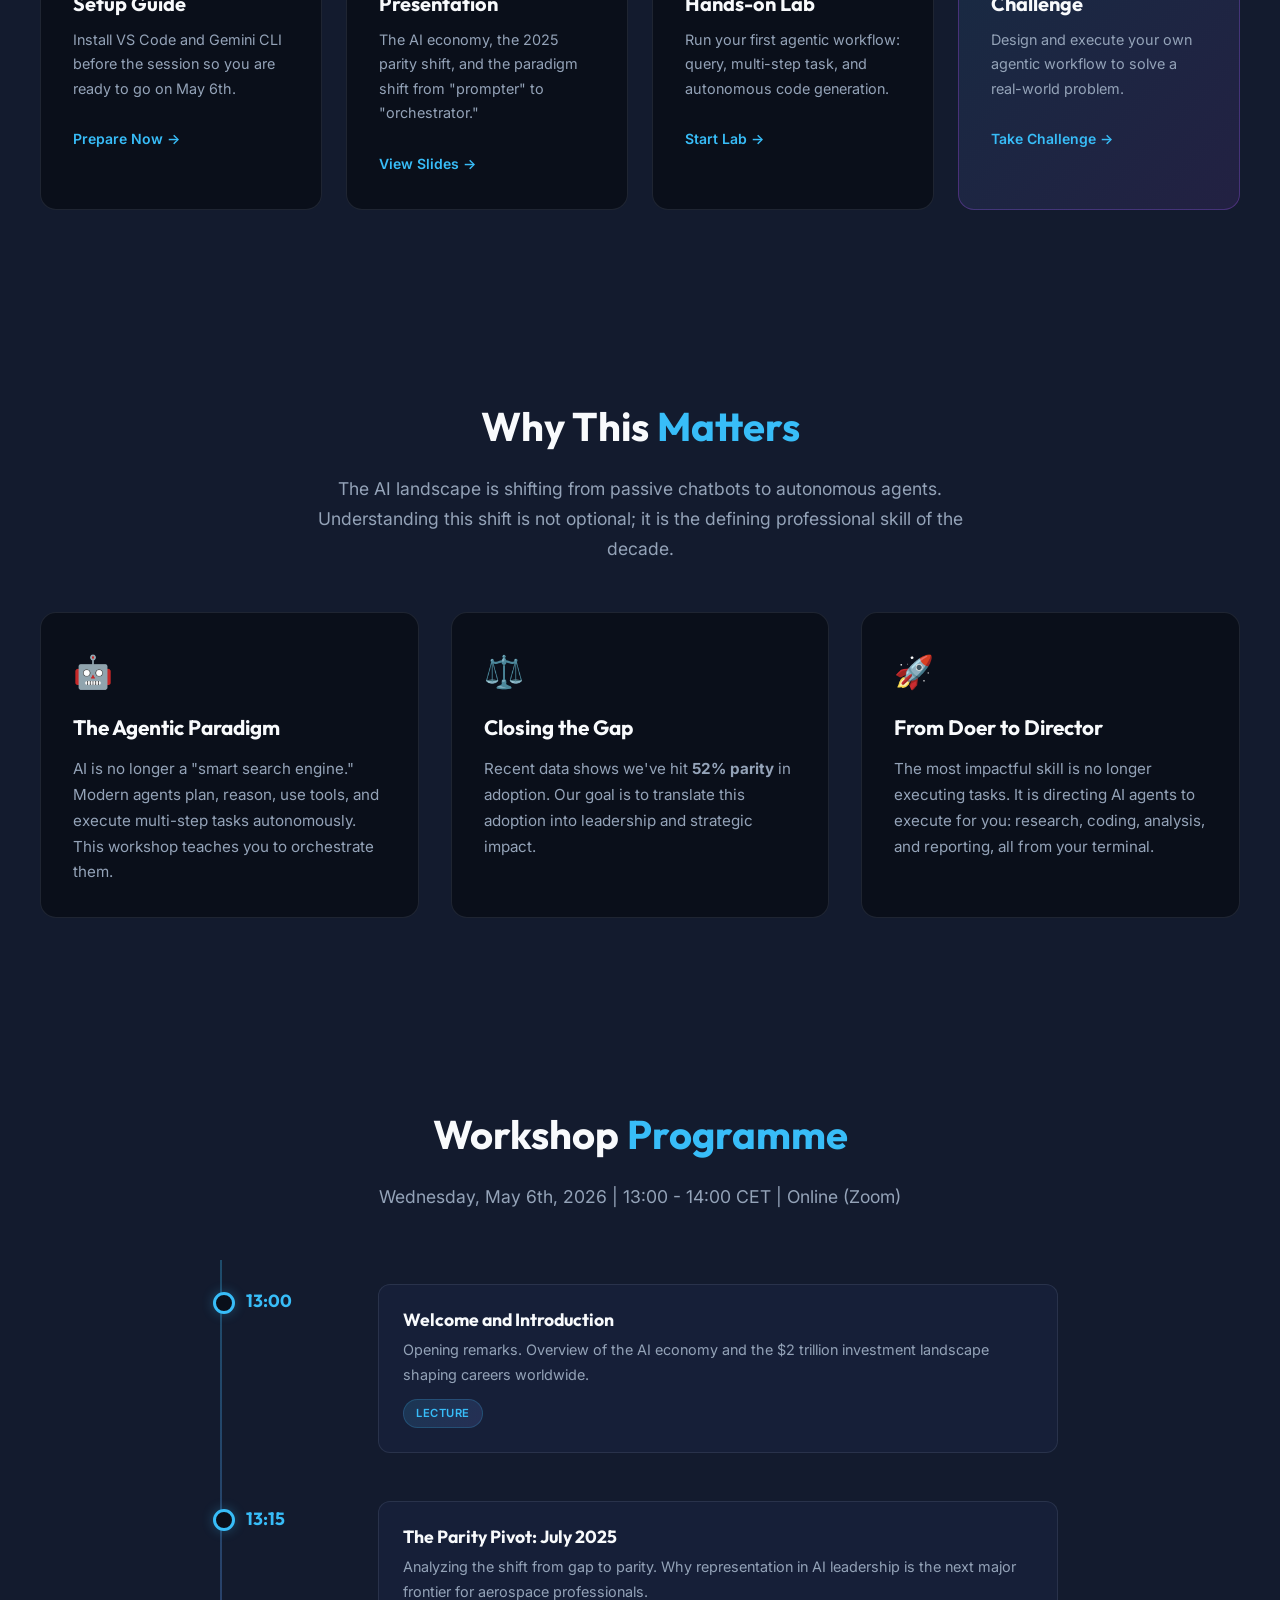
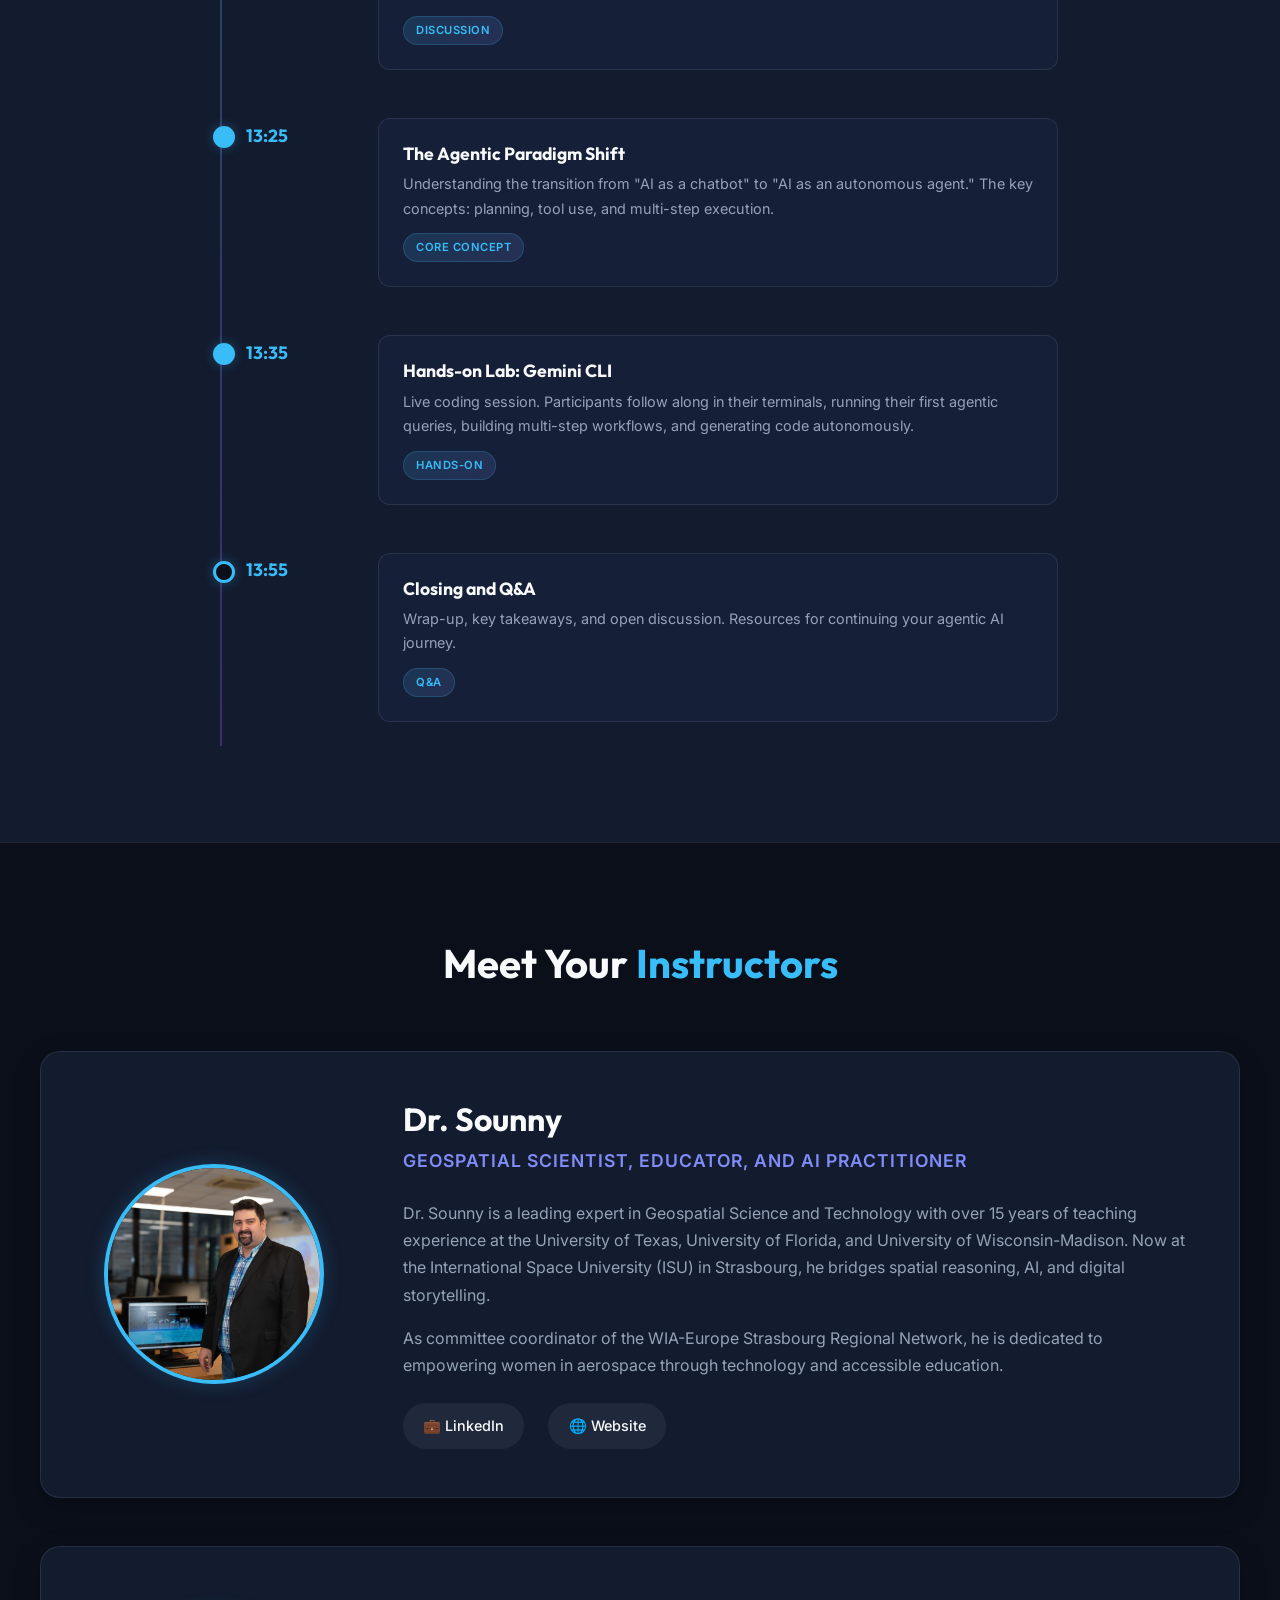
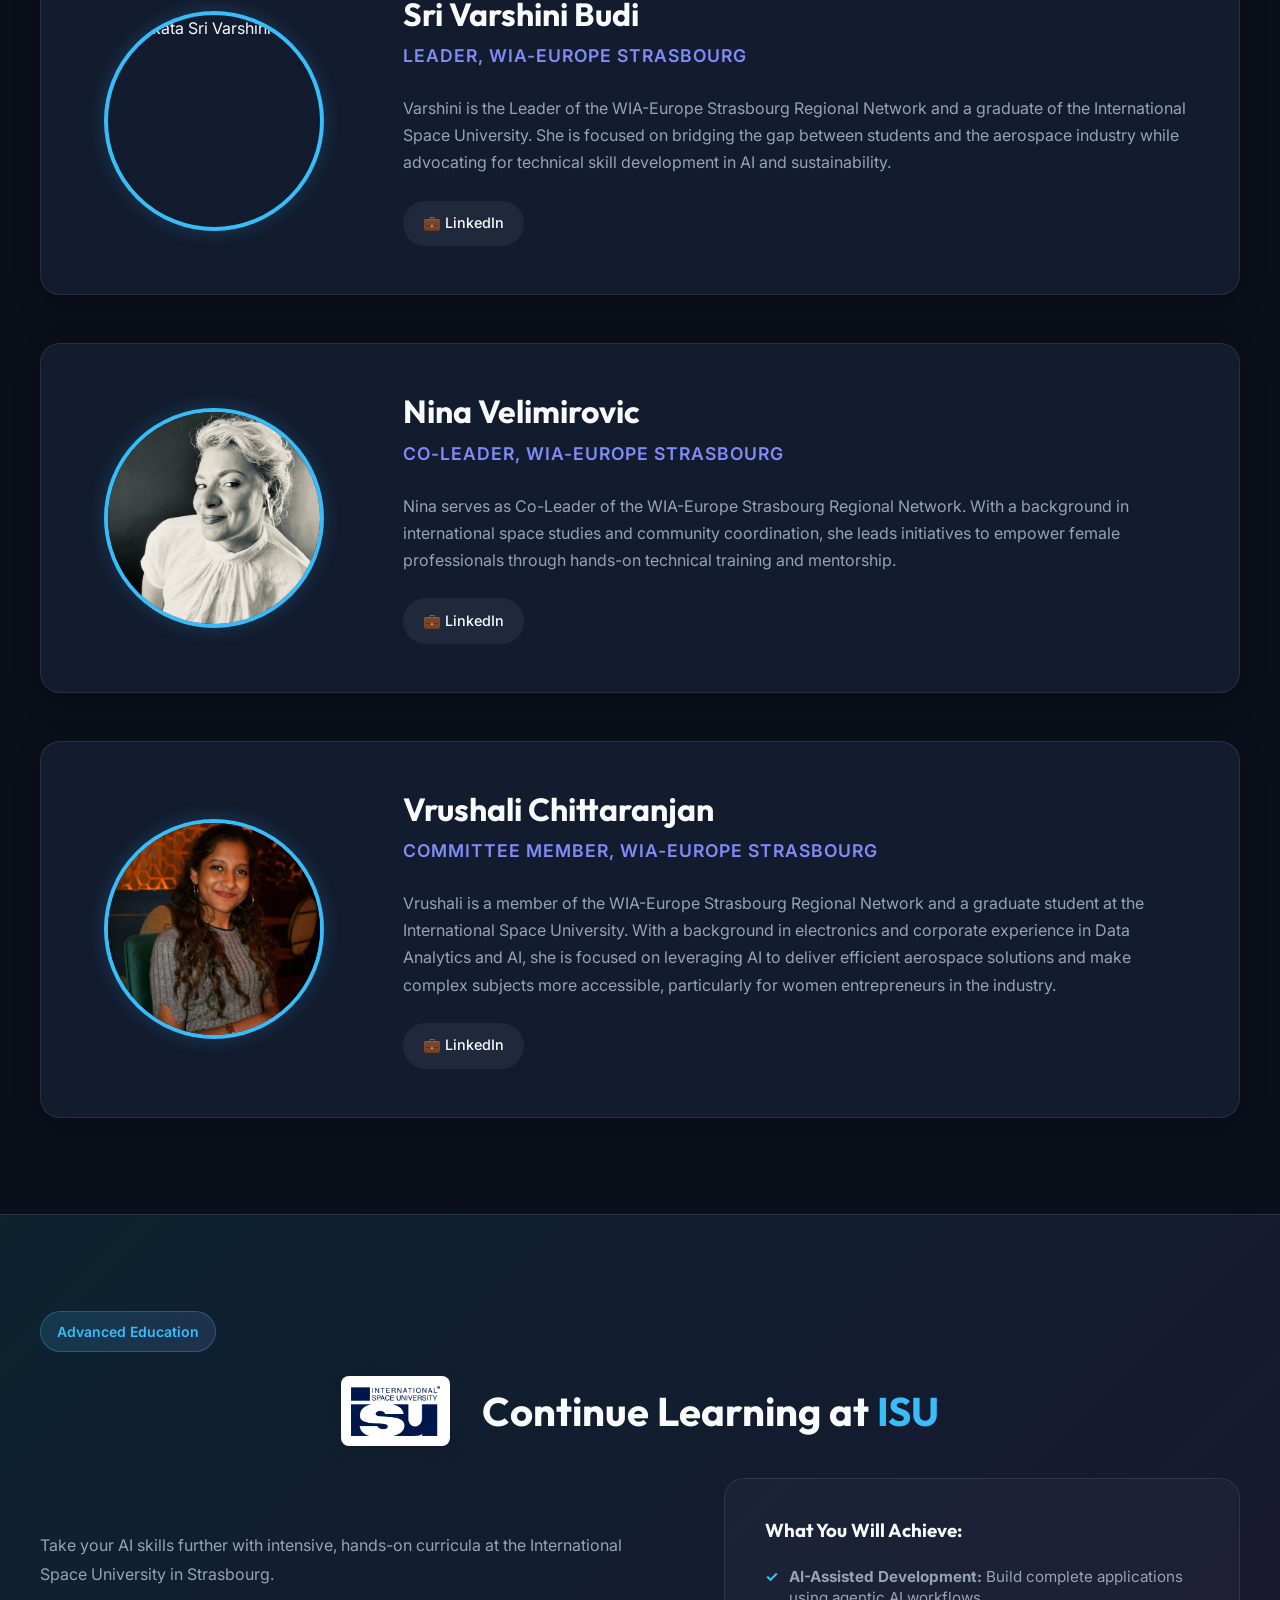
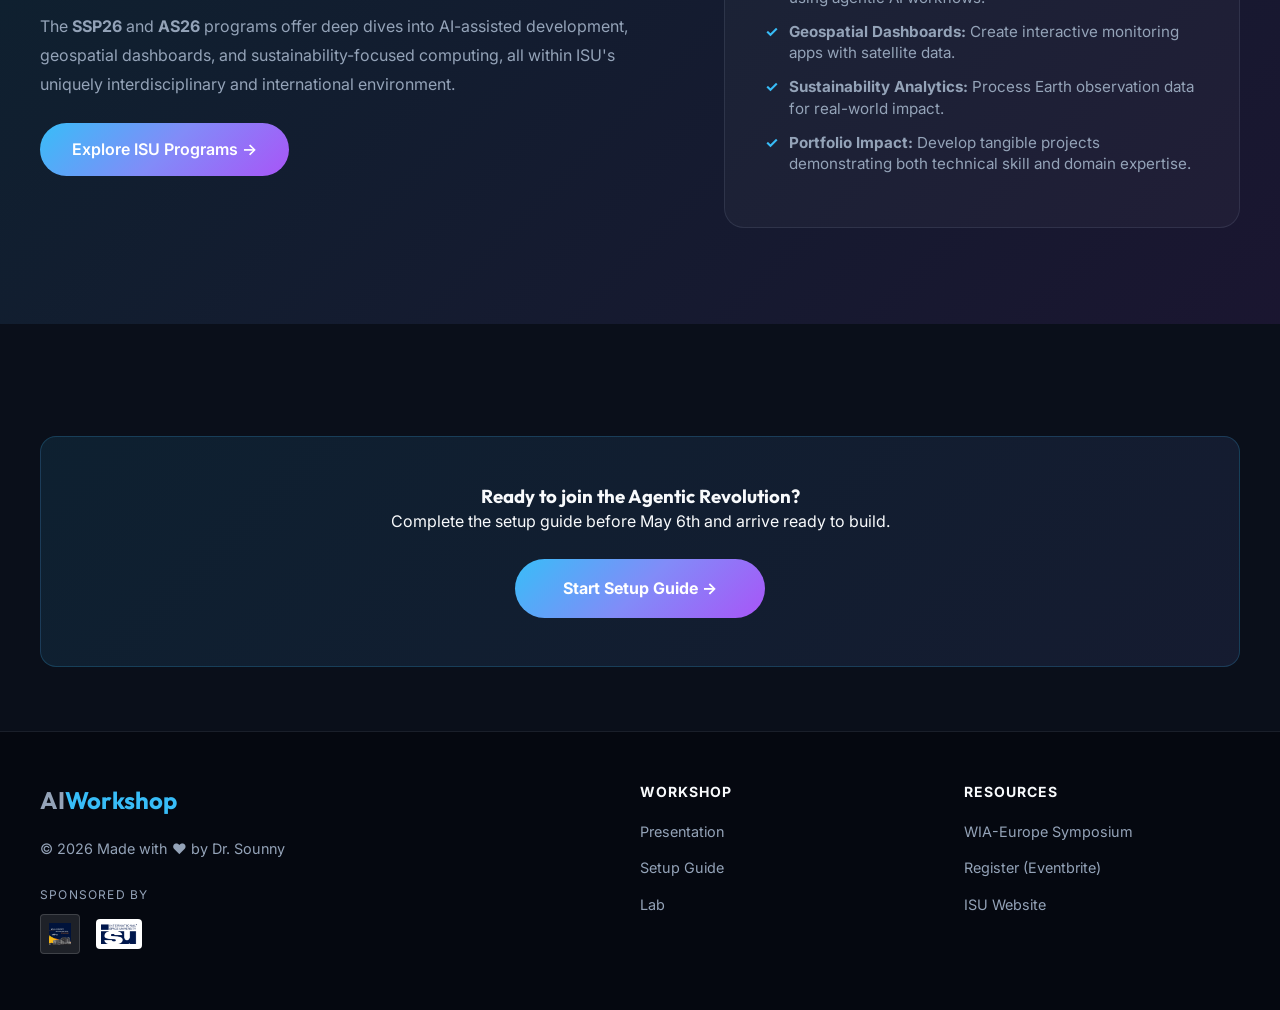
==== commit b6774346: "Fix UI button overlap and resolve merge conflicts in presentation.html" ====
--- a/index.html
+++ b/index.html
@@ -260,12 +260,12 @@
             <!-- Vrushali -->
             <div class="instructor-card">
               <div class="instructor-visual">
-                <img src="assets/vrushali_headshot.jpg" alt="Vrushali Chittaranjan" class="instructor-img">
+                <img src="assets/vrushali_headshot.jpg" alt="Vrushali District" class="instructor-img">
               </div>
               <div class="instructor-info">
                 <h3>Vrushali Chittaranjan</h3>
-                <p class="role">Workshop Instructor, WIA-Europe Strasbourg</p>
-                <p>Vrushali is a member of the WIA-Europe Strasbourg Regional Network and a graduate of the International Space University. With a background in electronics and corporate experience in Data Analytics and AI, she is focused on leveraging AI to deliver efficient aerospace solutions and make complex subjects more accessible, particularly for women entrepreneurs in the industry.</p>
+                <p class="role">Committee Member, WIA-Europe Strasbourg</p>
+                <p>Vrushali is a member of the WIA-Europe Strasbourg Regional Network and a graduate student at the International Space University. With a background in electronics and corporate experience in Data Analytics and AI, she is focused on leveraging AI to deliver efficient aerospace solutions and make complex subjects more accessible, particularly for women entrepreneurs in the industry.</p>
                 <div class="social-links">
                   <a href="https://www.linkedin.com/in/vrushali-chittaranjan/" target="_blank" class="social-icon">&#128188; LinkedIn</a>
                 </div>
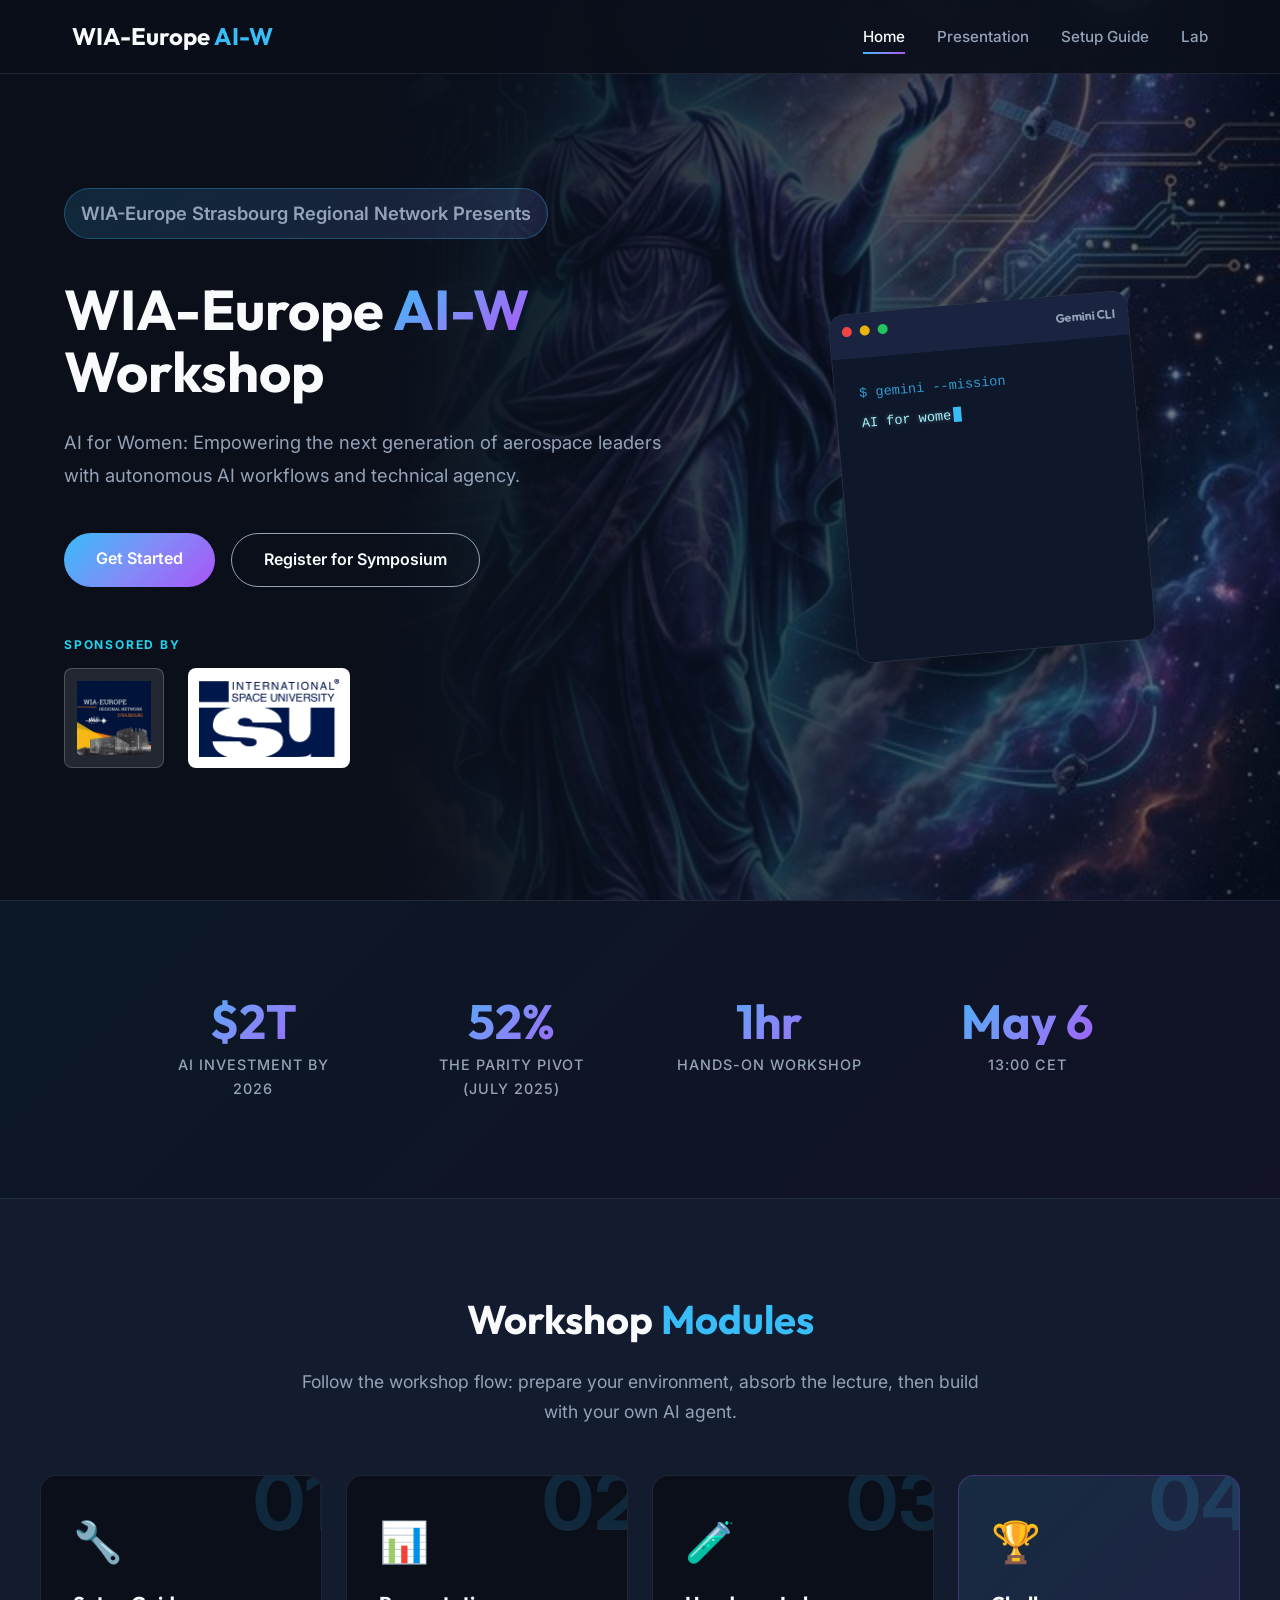
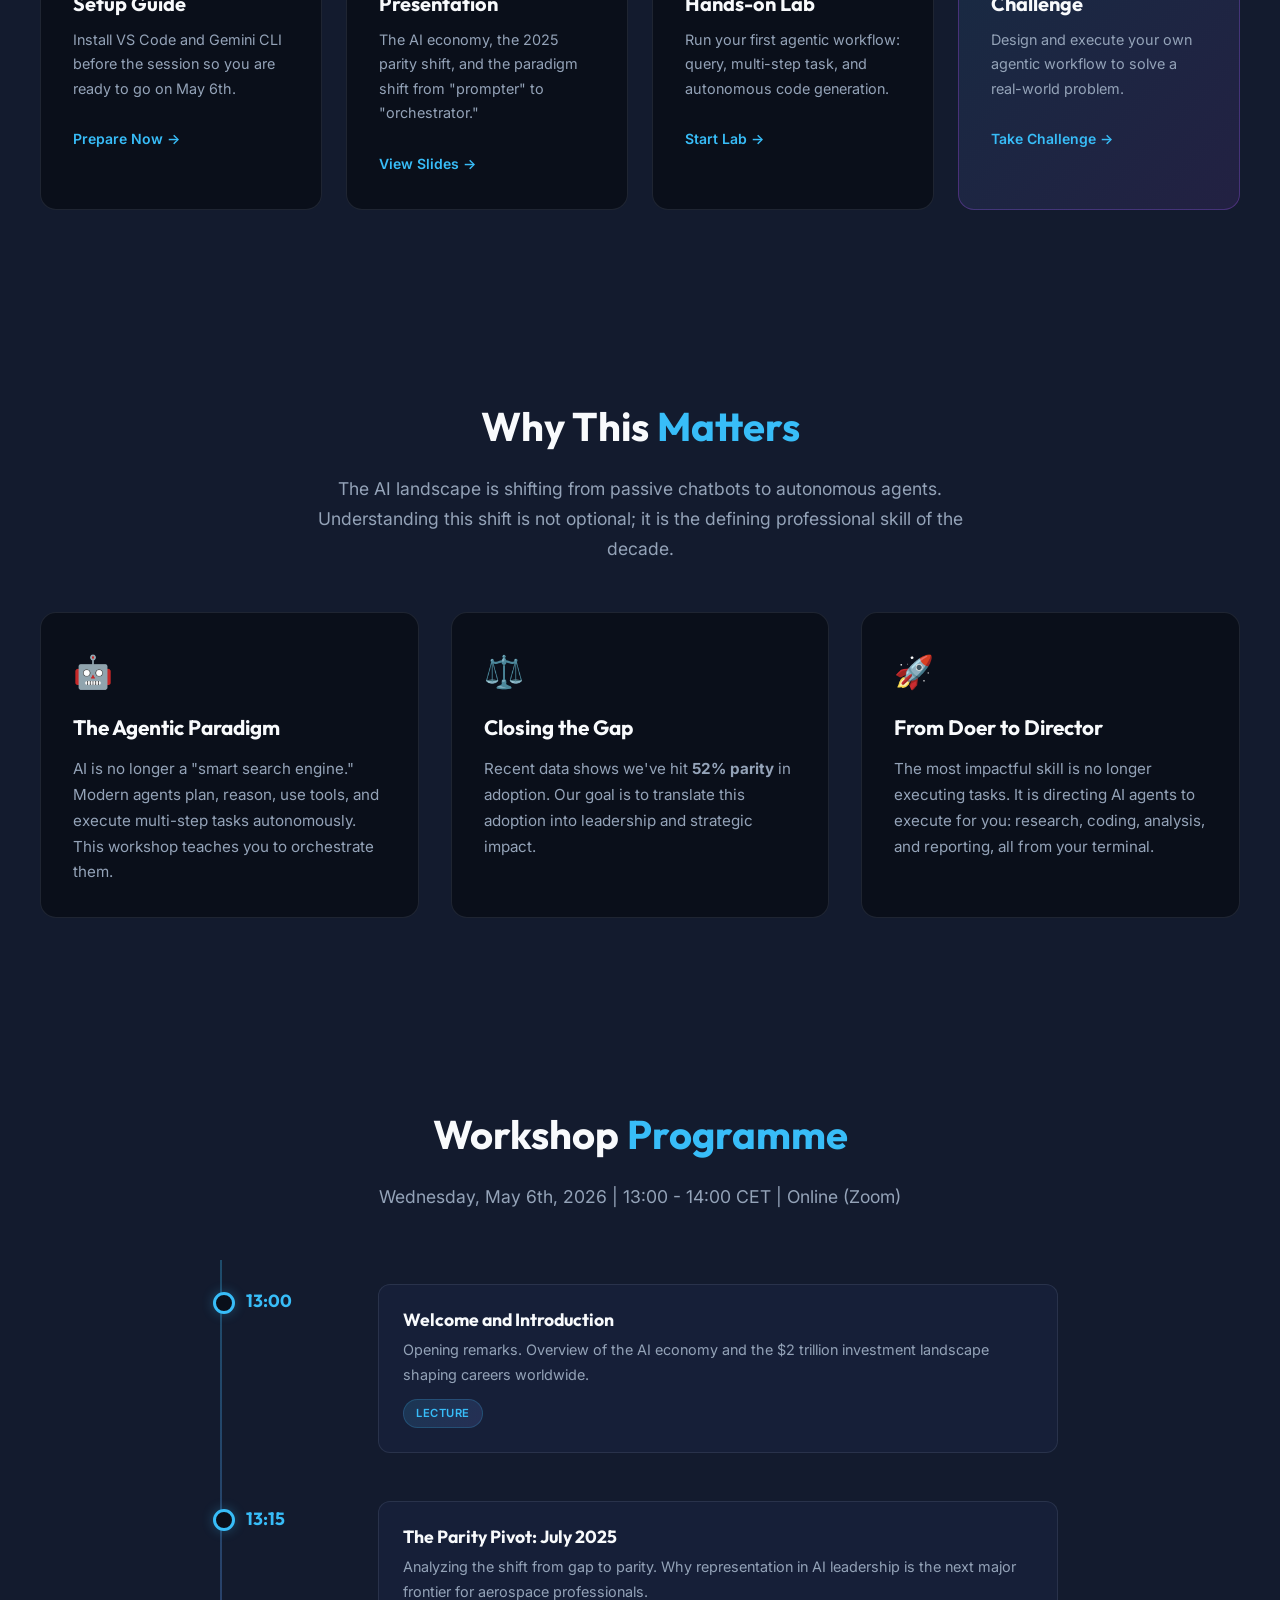
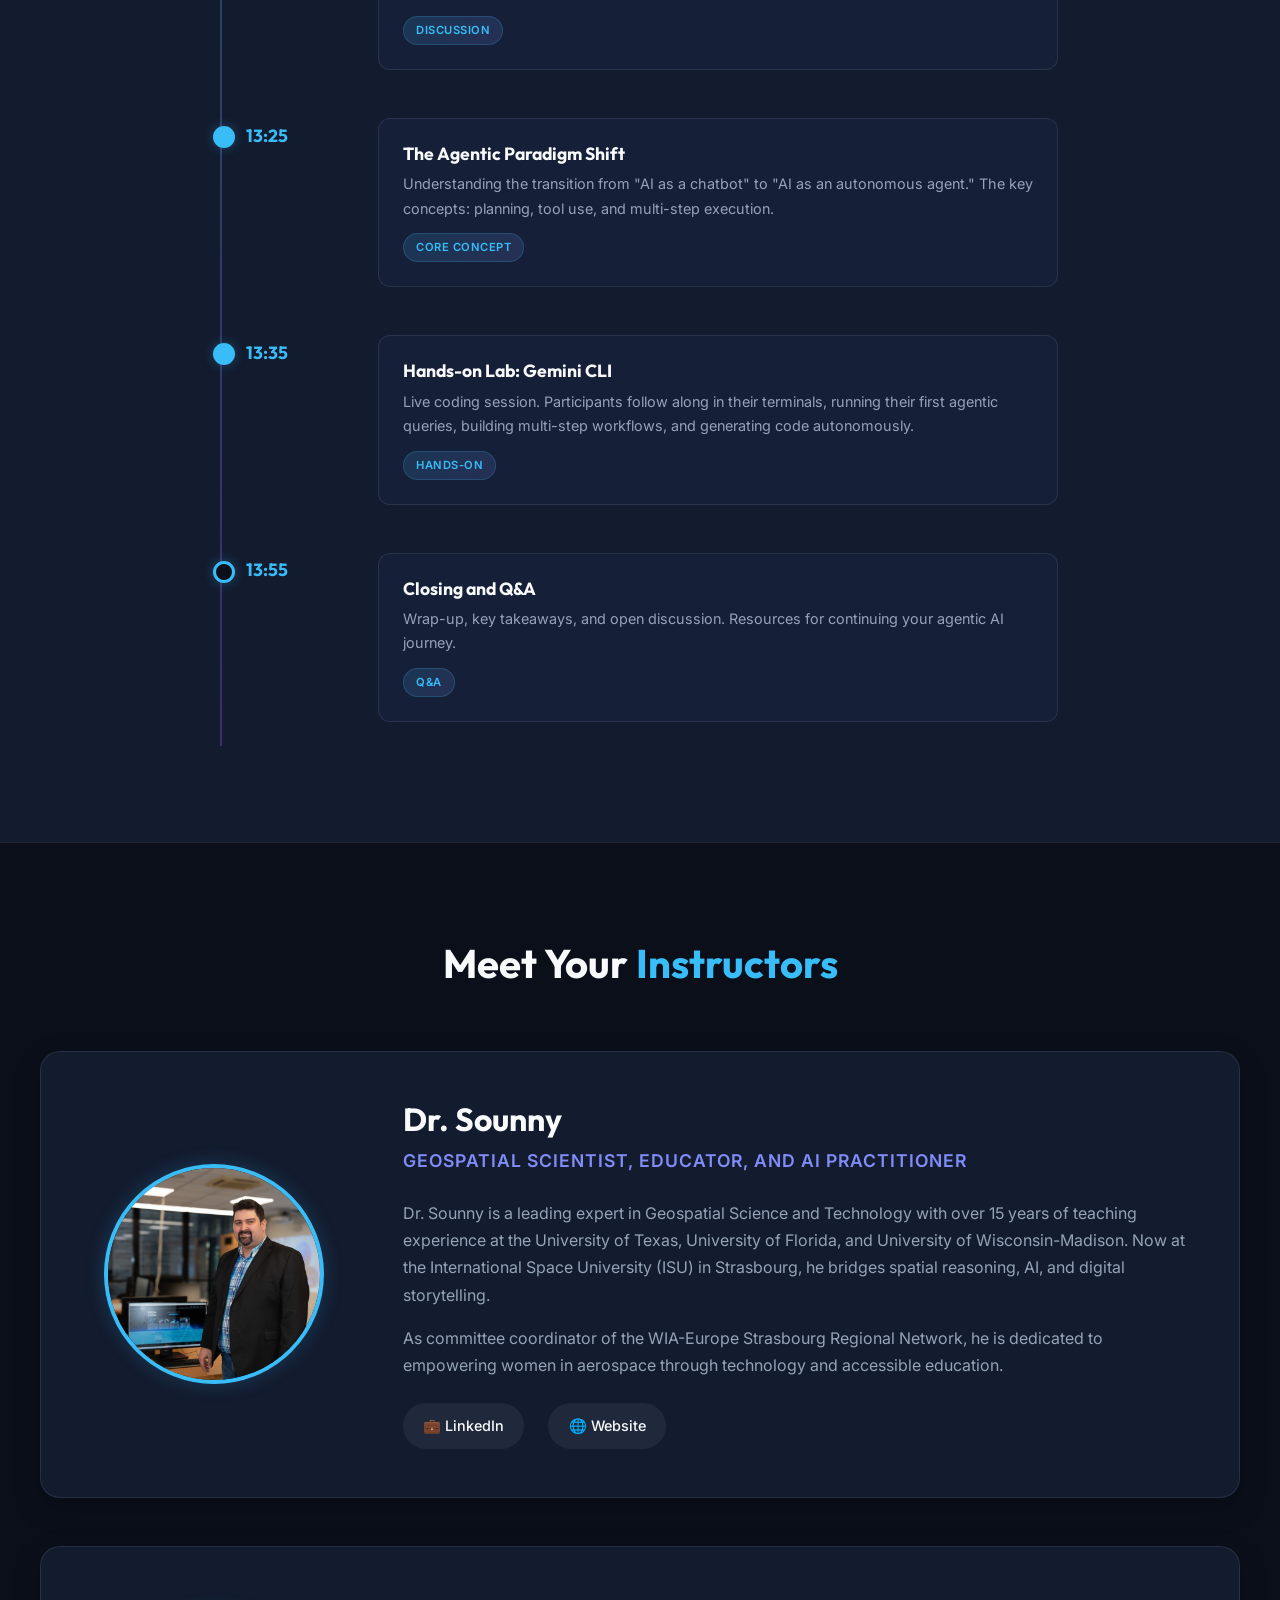
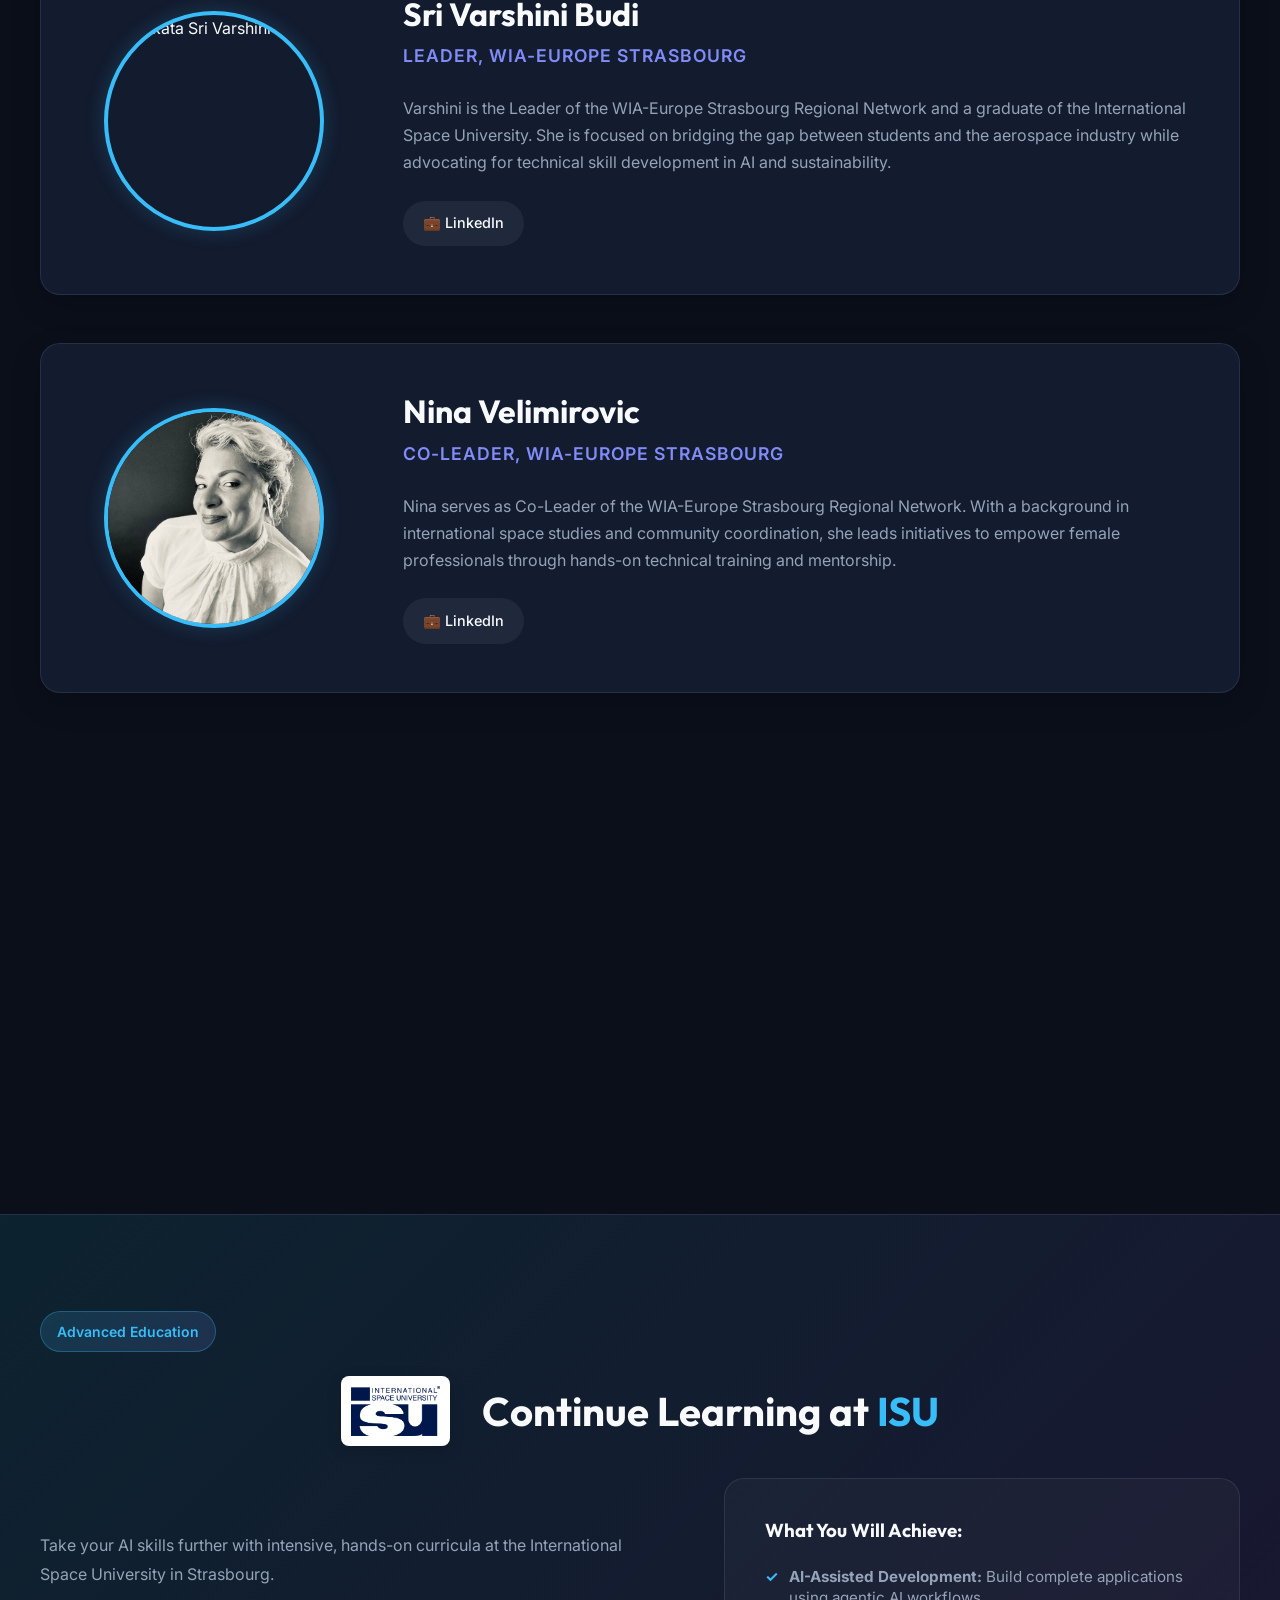
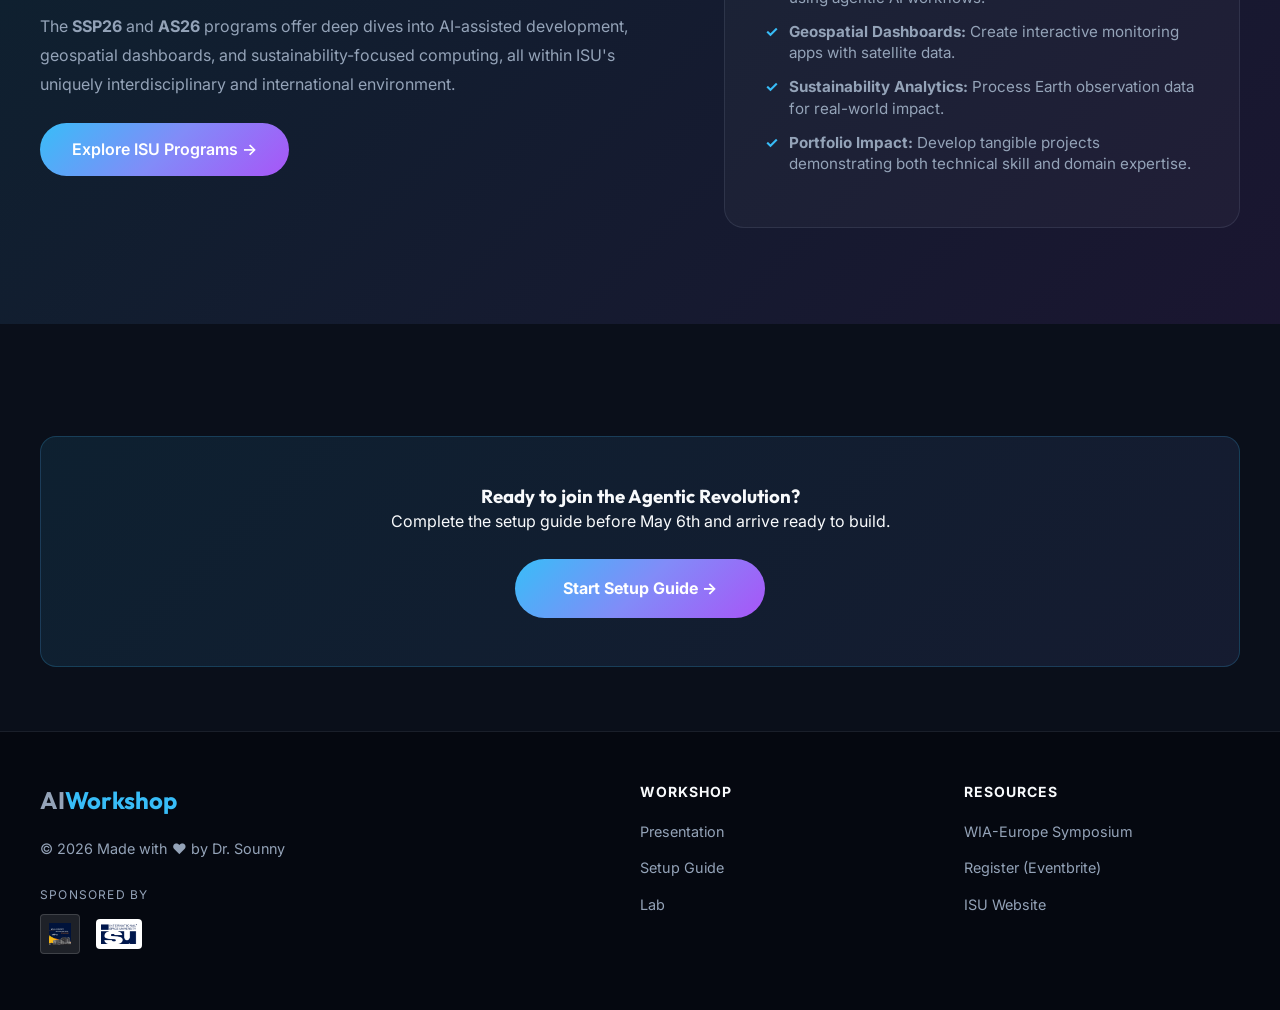
==== commit d5271e3a: "UI: Refined navigation, updated instructor roles, and resolved button overlaps." ====
--- a/index.html
+++ b/index.html
@@ -260,7 +260,7 @@
             <!-- Vrushali -->
             <div class="instructor-card">
               <div class="instructor-visual">
-                <img src="assets/vrushali_headshot.jpg" alt="Vrushali District" class="instructor-img">
+                <img src="assets/vrushali_headshot.jpg" alt="Vrushali Chittaranjan" class="instructor-img">
               </div>
               <div class="instructor-info">
                 <h3>Vrushali Chittaranjan</h3>
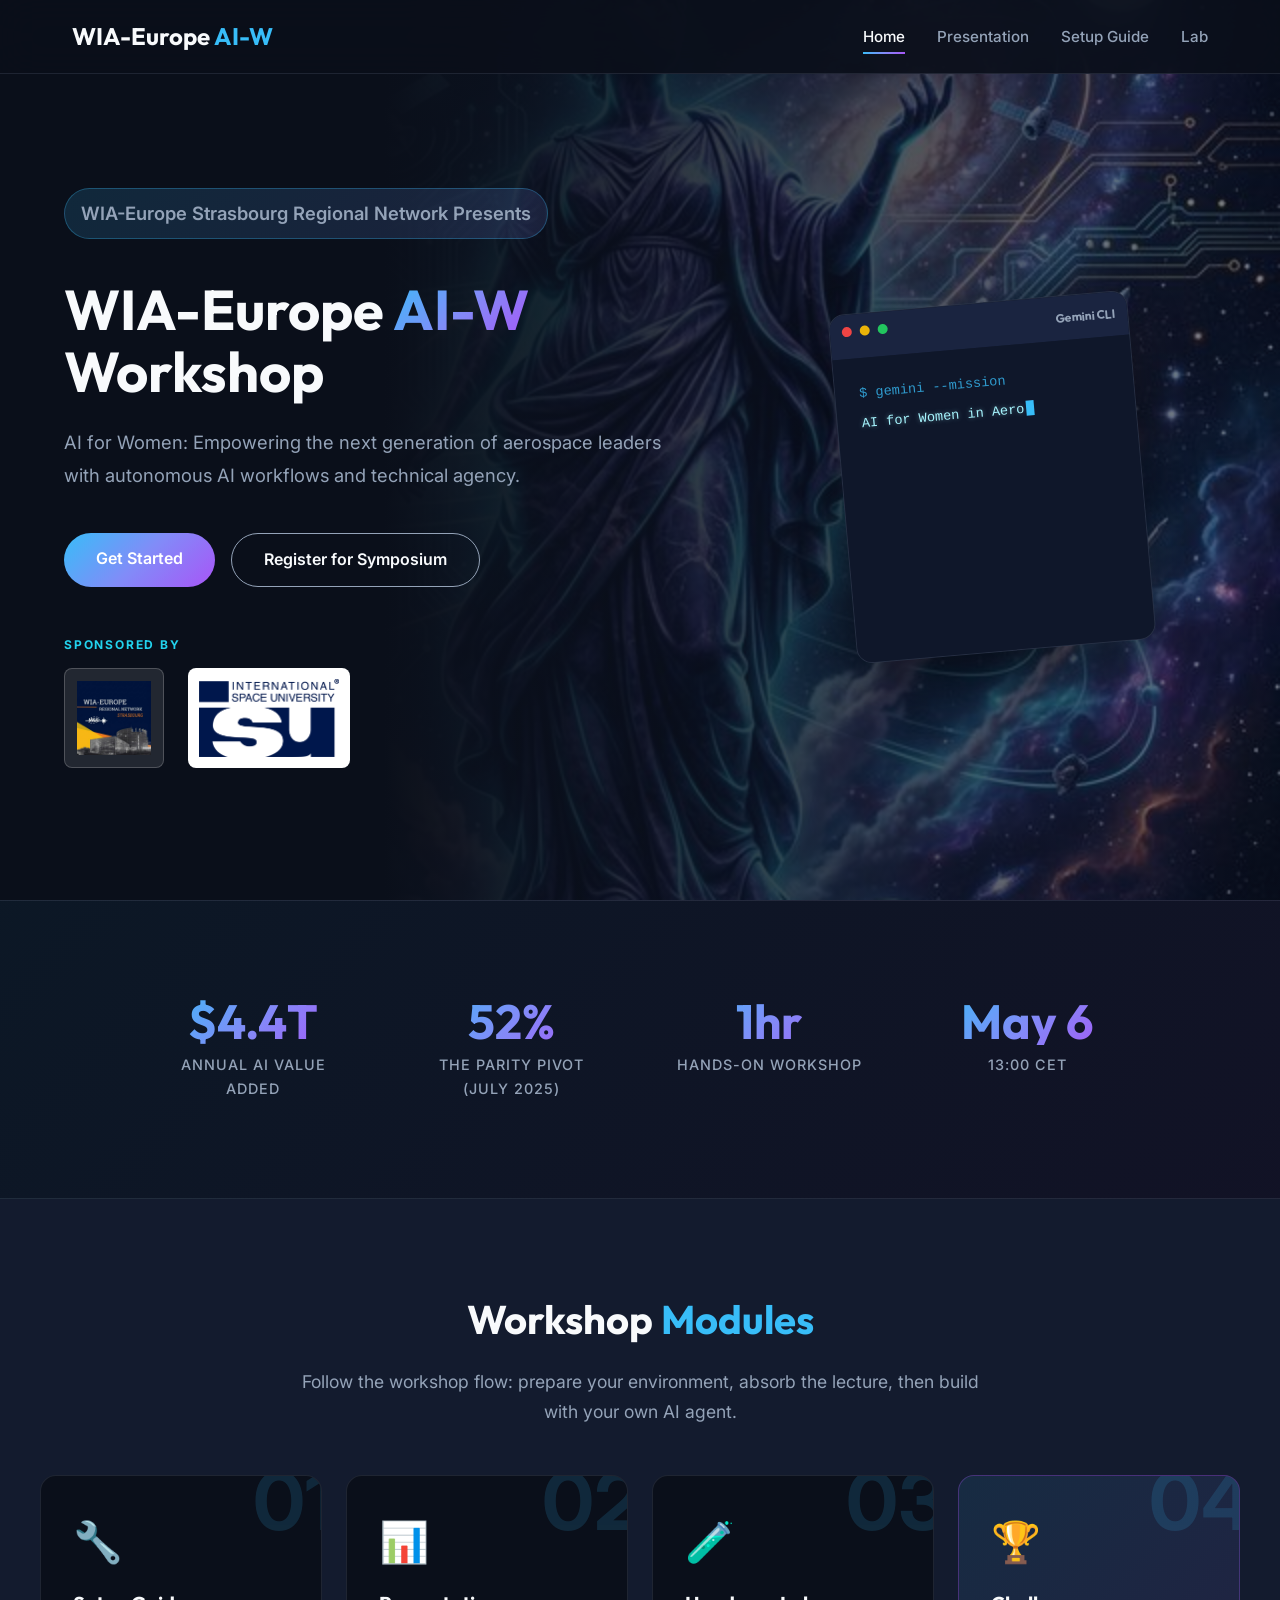
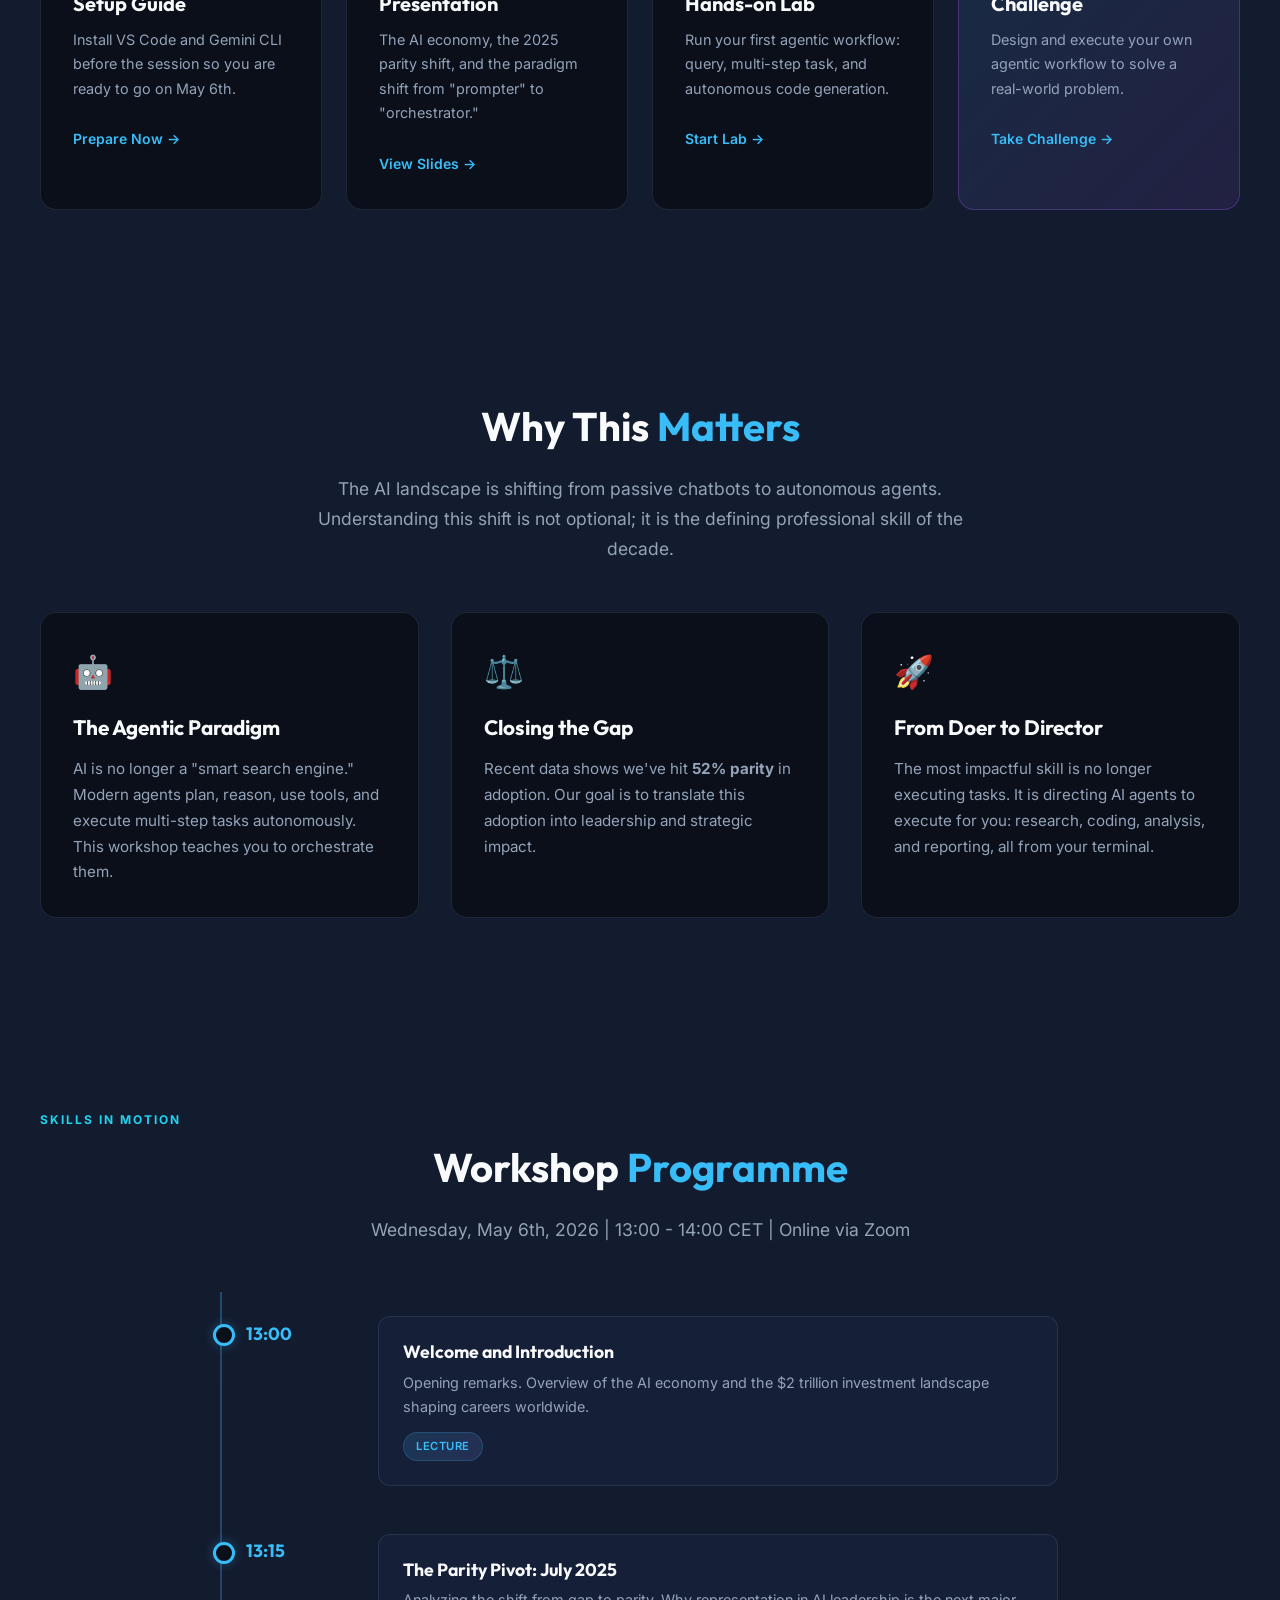
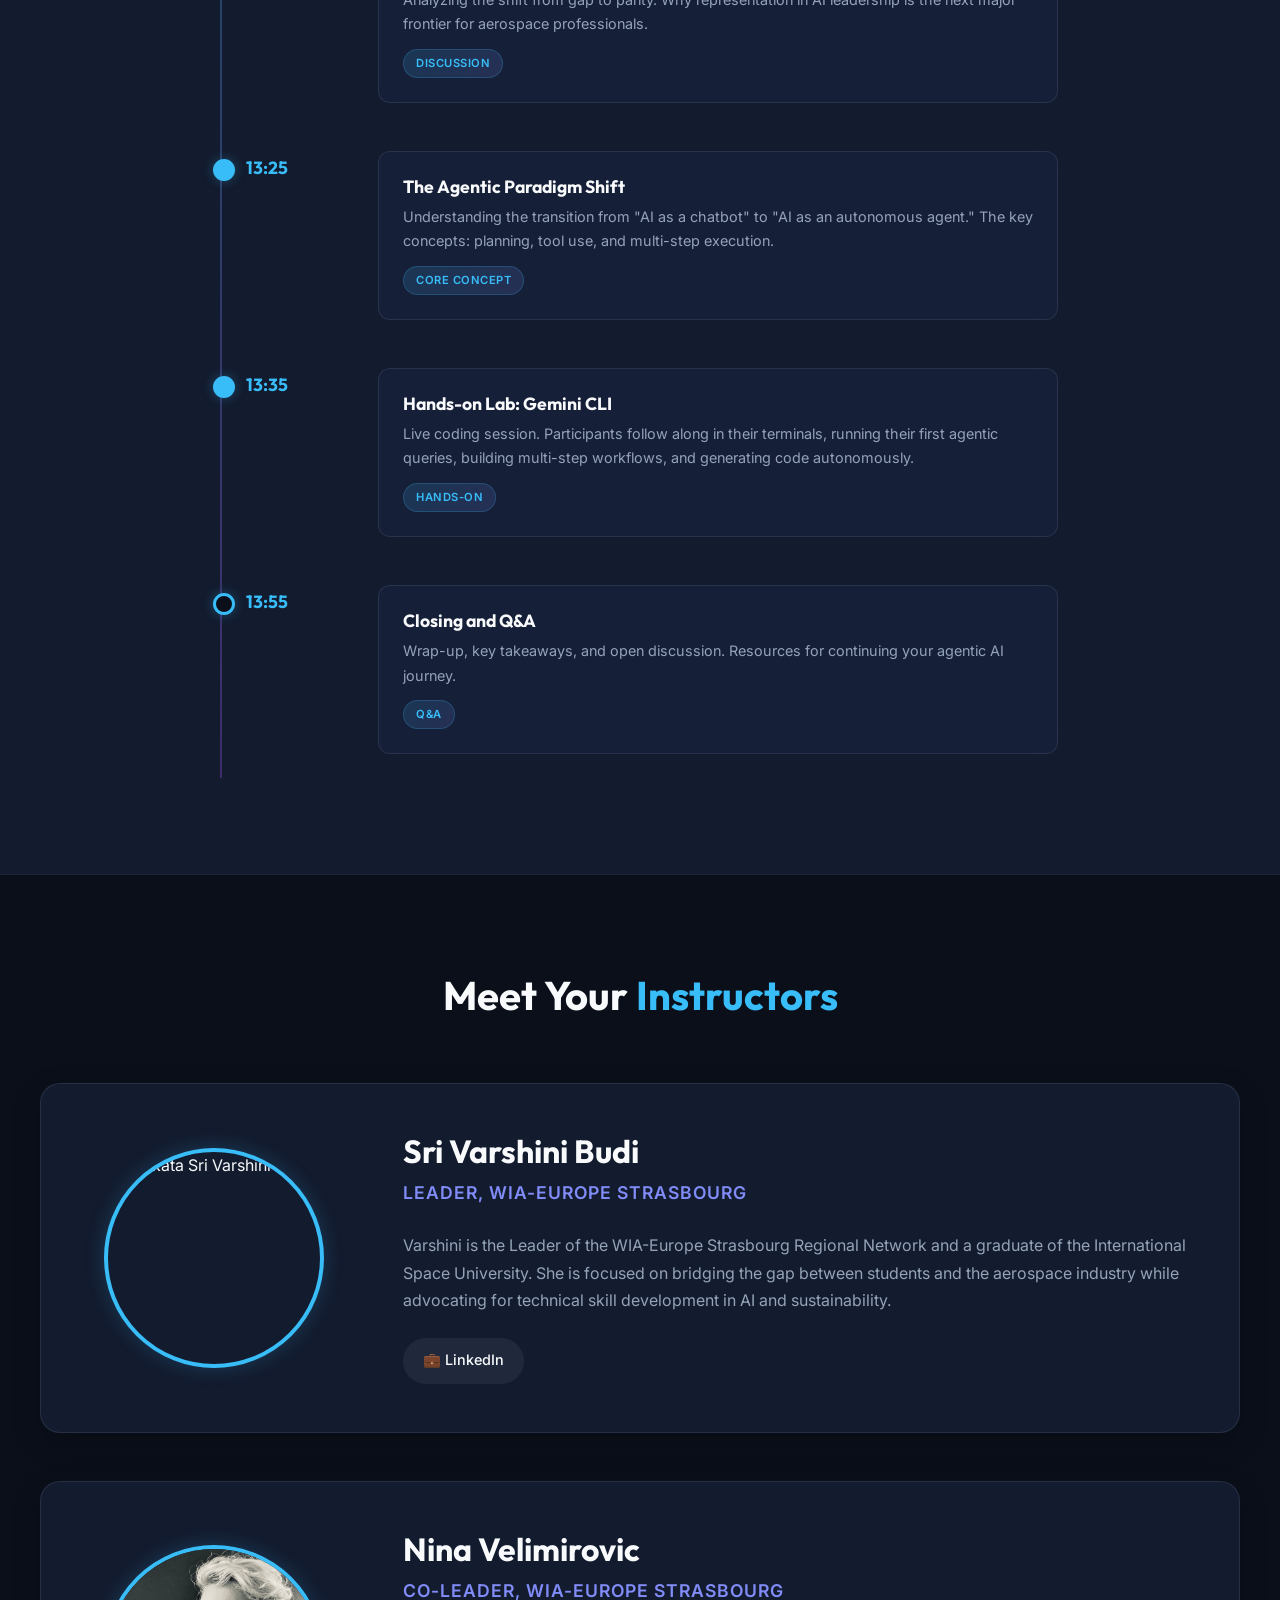
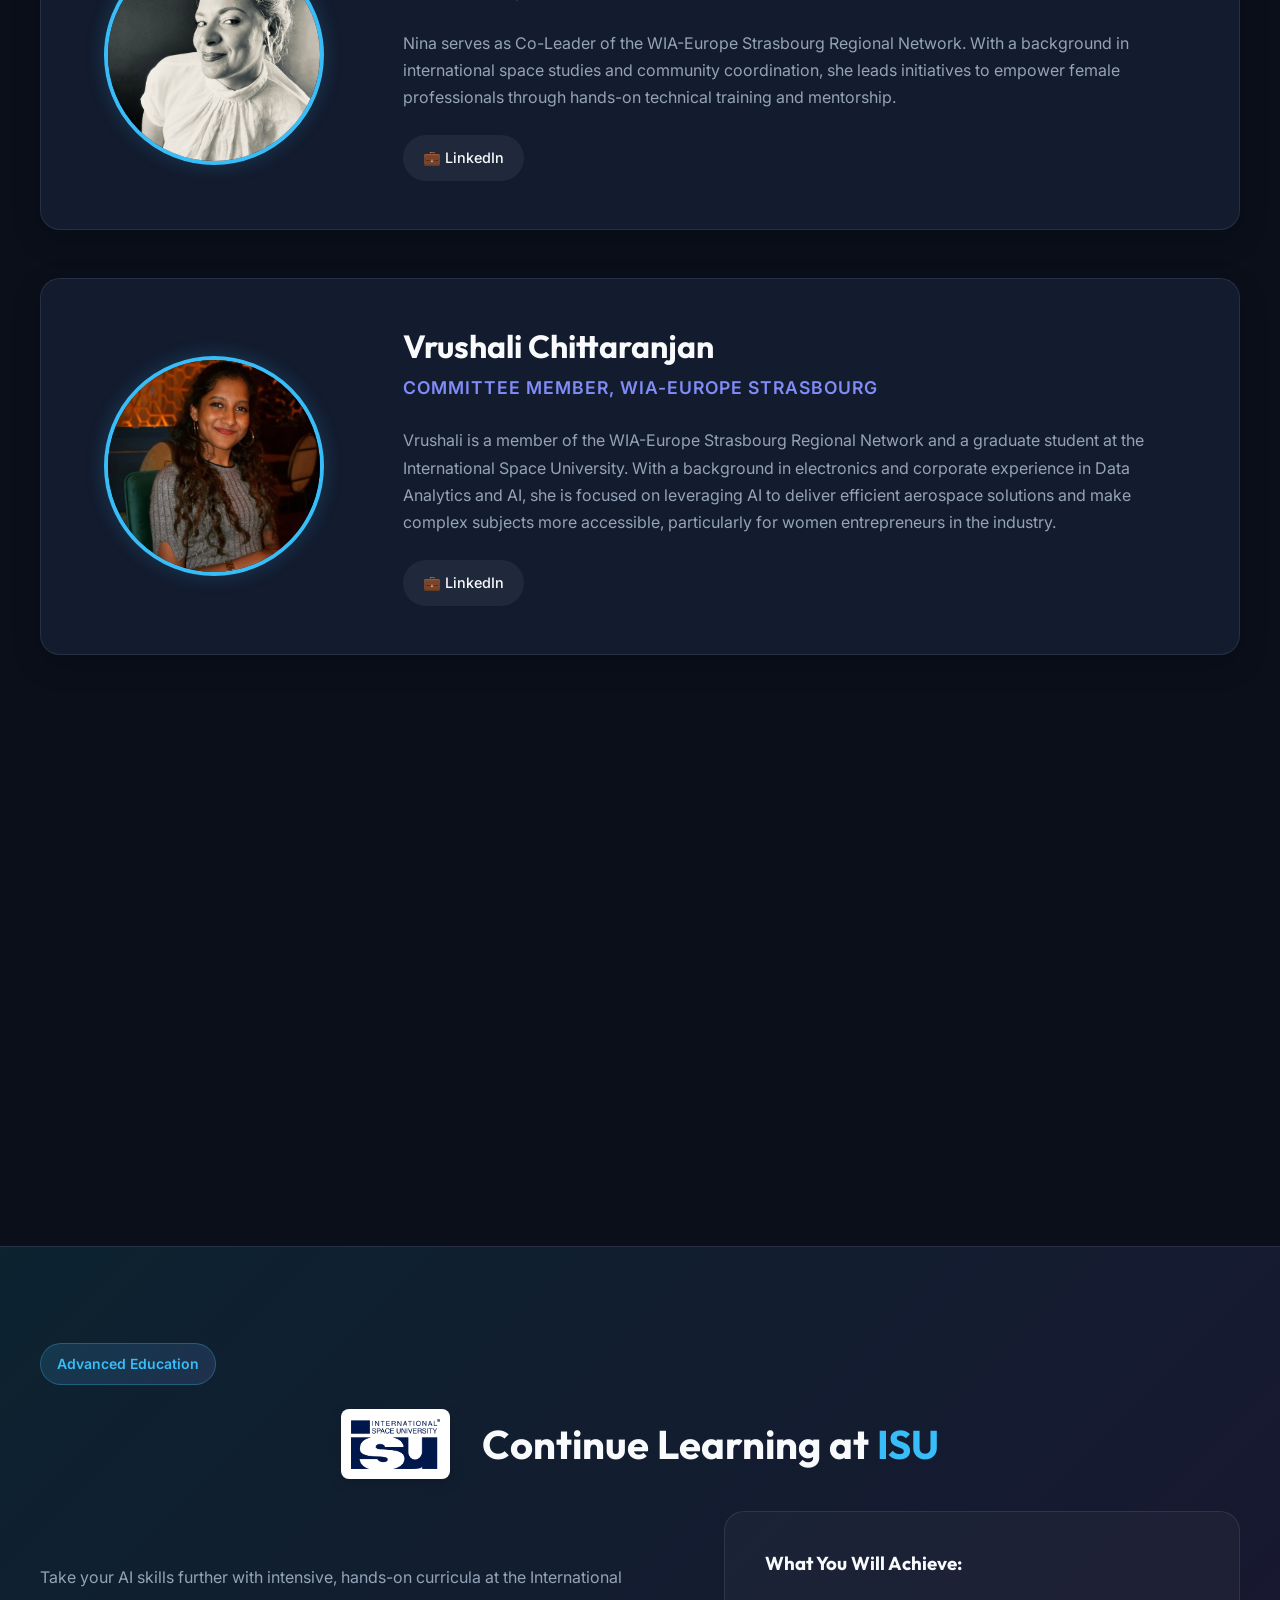
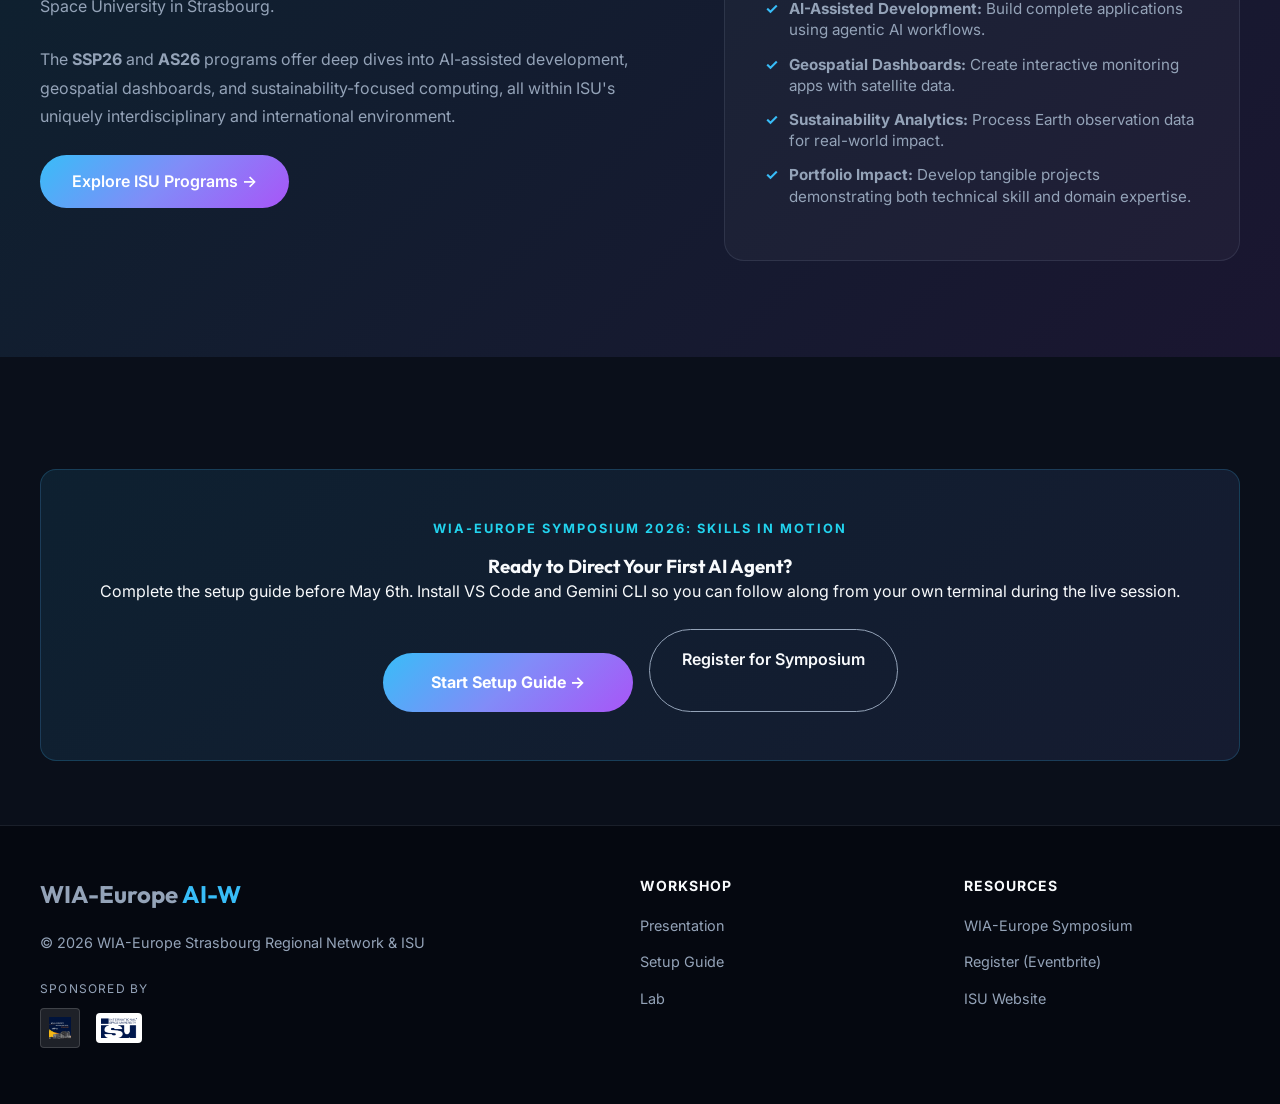
==== commit d065ba49: "Refined UX/UI for WIA-Europe: Reordered instructors, added Lab-to-Presentation CTA, improved present" ====
--- a/index.html
+++ b/index.html
@@ -4,7 +4,12 @@
     <meta charset="UTF-8" />
     <meta name="viewport" content="width=device-width, initial-scale=1.0" />
     <title>WIA-Europe AI-W Workshop: AI for Women</title>
-    <meta name="description" content="An interactive AI workshop exploring agentic workflows, gender equity in tech, and the $2 trillion AI economy. Part of the WIA-Europe Symposium 2026, Skills in Motion." />
+    <meta name="description" content="An interactive AI workshop exploring agentic workflows, gender equity in tech, and the $4.4 trillion AI economy. Part of the WIA-Europe Symposium 2026, Skills in Motion." />
+    <meta property="og:title" content="WIA-Europe AI-W Workshop: AI for Women" />
+    <meta property="og:description" content="Empowering aerospace women with autonomous AI workflows. WIA-Europe Symposium 2026, Skills in Motion." />
+    <meta property="og:type" content="website" />
+    <meta property="og:image" content="assets/hero_statue_ai.png" />
+    <meta name="twitter:card" content="summary_large_image" />
     <link rel="preconnect" href="https://fonts.googleapis.com" />
     <link rel="preconnect" href="https://fonts.gstatic.com" crossorigin />
     <link href="https://fonts.googleapis.com/css2?family=Inter:wght@300;400;600;700&family=Outfit:wght@400;700&display=swap" rel="stylesheet" />
@@ -71,8 +76,8 @@
       <section class="stats-section">
         <div class="stats-grid">
           <div class="stat-item">
-            <div class="stat-number">$2T</div>
-            <div class="stat-label">AI Investment by 2026</div>
+            <div class="stat-number">$4.4T</div>
+            <div class="stat-label">Annual AI Value Added</div>
           </div>
           <div class="stat-item">
             <div class="stat-number">52%</div>
@@ -157,8 +162,9 @@
       <!-- Programme -->
       <section id="programme" class="programme-section">
         <div class="container">
+          <p style="font-size: 0.75rem; text-transform: uppercase; letter-spacing: 2px; color: var(--accent-cyan); font-weight: 700; margin-bottom: 0.75rem;">Skills in Motion</p>
           <h2 class="section-title">Workshop <span class="highlight">Programme</span></h2>
-          <p class="intro-text">Wednesday, May 6th, 2026 | 13:00 - 14:00 CET | Online (Zoom)</p>
+          <p class="intro-text">Wednesday, May 6th, 2026 | 13:00 - 14:00 CET | Online via Zoom</p>
 
           <div class="programme-grid">
             <div class="programme-item">
@@ -210,6 +216,52 @@
         <div class="container">
           <h2 class="section-title">Meet Your <span class="highlight">Instructors</span></h2>
           <div class="instructors-container">
+            <!-- Dr. Sounny -->
+            <!-- Varshini -->
+            <div class="instructor-card">
+              <div class="instructor-visual">
+                <img src="assets/varshini headshot.jpeg" alt="Venkata Sri Varshini Budi" class="instructor-img">
+              </div>
+              <div class="instructor-info">
+                <h3>Sri Varshini Budi</h3>
+                <p class="role">Leader, WIA-Europe Strasbourg</p>
+                <p>Varshini is the Leader of the WIA-Europe Strasbourg Regional Network and a graduate of the International Space University. She is focused on bridging the gap between students and the aerospace industry while advocating for technical skill development in AI and sustainability.</p>
+                <div class="social-links">
+                  <a href="https://www.linkedin.com/in/srivarshini-budi/" target="_blank" class="social-icon">&#128188; LinkedIn</a>
+                </div>
+              </div>
+            </div>
+
+            <!-- Nina -->
+            <div class="instructor-card">
+              <div class="instructor-visual">
+                <img src="assets/IMG_7815.jpeg" alt="Nina Velimirovic" class="instructor-img">
+              </div>
+              <div class="instructor-info">
+                <h3>Nina Velimirovic</h3>
+                <p class="role">Co-Leader, WIA-Europe Strasbourg</p>
+                <p>Nina serves as Co-Leader of the WIA-Europe Strasbourg Regional Network. With a background in international space studies and community coordination, she leads initiatives to empower female professionals through hands-on technical training and mentorship.</p>
+                <div class="social-links">
+                  <a href="https://www.linkedin.com/in/nina-velimirovic/" target="_blank" class="social-icon">&#128188; LinkedIn</a>
+                </div>
+              </div>
+            </div>
+
+            <!-- Vrushali -->
+            <div class="instructor-card">
+              <div class="instructor-visual">
+                <img src="assets/vrushali_headshot.jpg" alt="Vrushali Chittaranjan" class="instructor-img">
+              </div>
+              <div class="instructor-info">
+                <h3>Vrushali Chittaranjan</h3>
+                <p class="role">Committee Member, WIA-Europe Strasbourg</p>
+                <p>Vrushali is a member of the WIA-Europe Strasbourg Regional Network and a graduate student at the International Space University. With a background in electronics and corporate experience in Data Analytics and AI, she is focused on leveraging AI to deliver efficient aerospace solutions and make complex subjects more accessible, particularly for women entrepreneurs in the industry.</p>
+                <div class="social-links">
+                  <a href="https://www.linkedin.com/in/vrushali-chittaranjan/" target="_blank" class="social-icon">&#128188; LinkedIn</a>
+                </div>
+              </div>
+            </div>
+
             <!-- Dr. Sounny -->
             <div class="instructor-card">
               <div class="instructor-visual">
@@ -223,51 +275,6 @@
                 <div class="social-links">
                   <a href="https://www.linkedin.com/in/sounny/" target="_blank" class="social-icon">&#128188; LinkedIn</a>
                   <a href="https://sounny.github.io" target="_blank" class="social-icon">&#127760; Website</a>
-                </div>
-              </div>
-            </div>
-
-            <!-- Varshini -->
-            <div class="instructor-card">
-              <div class="instructor-visual">
-                <img src="assets/varshini headshot.jpeg" alt="Venkata Sri Varshini Budi" class="instructor-img">
-              </div>
-              <div class="instructor-info">
-                <h3>Sri Varshini Budi</h3>
-                <p class="role">Leader, WIA-Europe Strasbourg</p>
-                <p>Varshini is the Leader of the WIA-Europe Strasbourg Regional Network and a graduate of the International Space University. She is focused on bridging the gap between students and the aerospace industry while advocating for technical skill development in AI and sustainability.</p>
-                <div class="social-links">
-                  <a href="https://www.linkedin.com/in/srivarshini-budi/" target="_blank" class="social-icon">&#128188; LinkedIn</a>
-                </div>
-              </div>
-            </div>
-
-            <!-- Nina -->
-            <div class="instructor-card">
-              <div class="instructor-visual">
-                <img src="assets/IMG_7815.jpeg" alt="Nina Velimirovic" class="instructor-img">
-              </div>
-              <div class="instructor-info">
-                <h3>Nina Velimirovic</h3>
-                <p class="role">Co-Leader, WIA-Europe Strasbourg</p>
-                <p>Nina serves as Co-Leader of the WIA-Europe Strasbourg Regional Network. With a background in international space studies and community coordination, she leads initiatives to empower female professionals through hands-on technical training and mentorship.</p>
-                <div class="social-links">
-                  <a href="https://www.linkedin.com/in/nina-velimirovic/" target="_blank" class="social-icon">&#128188; LinkedIn</a>
-                </div>
-              </div>
-            </div>
-
-            <!-- Vrushali -->
-            <div class="instructor-card">
-              <div class="instructor-visual">
-                <img src="assets/vrushali_headshot.jpg" alt="Vrushali Chittaranjan" class="instructor-img">
-              </div>
-              <div class="instructor-info">
-                <h3>Vrushali Chittaranjan</h3>
-                <p class="role">Committee Member, WIA-Europe Strasbourg</p>
-                <p>Vrushali is a member of the WIA-Europe Strasbourg Regional Network and a graduate student at the International Space University. With a background in electronics and corporate experience in Data Analytics and AI, she is focused on leveraging AI to deliver efficient aerospace solutions and make complex subjects more accessible, particularly for women entrepreneurs in the industry.</p>
-                <div class="social-links">
-                  <a href="https://www.linkedin.com/in/vrushali-chittaranjan/" target="_blank" class="social-icon">&#128188; LinkedIn</a>
                 </div>
               </div>
             </div>
@@ -308,9 +315,13 @@
       <section class="feature-section dark-bg" style="padding: 4rem 2rem;">
         <div class="container">
           <div class="cta-box">
-            <h3>Ready to join the Agentic Revolution?</h3>
-            <p>Complete the setup guide before May 6th and arrive ready to build.</p>
-            <a href="setup.html" class="primary-btn">Start Setup Guide &#8594;</a>
+            <p style="font-size: 0.8rem; text-transform: uppercase; letter-spacing: 2px; color: var(--accent-cyan); margin-bottom: 1rem; font-weight: 700;">WIA-Europe Symposium 2026: Skills in Motion</p>
+            <h3>Ready to Direct Your First AI Agent?</h3>
+            <p>Complete the setup guide before May 6th. Install VS Code and Gemini CLI so you can follow along from your own terminal during the live session.</p>
+            <div style="display: flex; gap: 1rem; justify-content: center; flex-wrap: wrap; margin-top: 1.5rem;">
+              <a href="setup.html" class="primary-btn">Start Setup Guide &#8594;</a>
+              <a href="https://www.eventbrite.co.uk/e/wia-europe-symposium-2026-skills-in-motion-tickets-1984549074705" target="_blank" class="secondary-button" style="padding: 1rem 2rem;">Register for Symposium</a>
+            </div>
           </div>
         </div>
       </section>
@@ -319,8 +330,8 @@
     <footer>
       <div class="container footer-content">
         <div class="footer-brand">
-          <div class="logo">AI<span class="highlight">Workshop</span></div>
-          <p>&copy; 2026 Made with &#10084;&#65039; by Dr. Sounny</p>
+          <div class="logo">WIA-Europe <span class="highlight">AI-W</span></div>
+          <p>&copy; 2026 WIA-Europe Strasbourg Regional Network &amp; ISU</p>
           <div class="footer-sponsor">
             <p>Sponsored by</p>
             <div style="display: flex; gap: 1rem; align-items: center; margin-top: 0.5rem;">
--- a/style.css
+++ b/style.css
@@ -207,6 +207,12 @@
   font-weight: 600;
   color: var(--accent-primary);
   margin-bottom: 1.5rem;
+  animation: badgePulse 3s ease-in-out infinite;
+}
+
+@keyframes badgePulse {
+  0%, 100% { box-shadow: 0 0 0 0 rgba(56, 189, 248, 0); }
+  50% { box-shadow: 0 0 15px 3px rgba(56, 189, 248, 0.15); }
 }
 
 .hero-content h1 {
@@ -685,6 +691,16 @@
   font-weight: 500;
 }
 
+.stat-number.animated {
+  animation: statGlow 1.5s ease-out;
+}
+
+@keyframes statGlow {
+  0% { filter: brightness(1); }
+  30% { filter: brightness(1.4); text-shadow: 0 0 20px rgba(56, 189, 248, 0.5); }
+  100% { filter: brightness(1); text-shadow: none; }
+}
+
 /* ============================================
    INSTRUCTOR SECTION
    ============================================ */
@@ -1205,7 +1221,7 @@
 }
 
 /* ============================================
-   PRESENTATION SLIDE ENGINE
+   PRESENTATION SLIDE ENGINE (Award-Winning)
    ============================================ */
 
 .presentation-wrapper {
@@ -1213,6 +1229,18 @@
   display: flex;
   flex-direction: column;
   background: var(--bg-primary);
+  isolation: isolate;
+}
+
+/* === NOISE TEXTURE OVERLAY === */
+.presentation-wrapper::before {
+  content: '';
+  position: fixed;
+  inset: 0;
+  z-index: 0;
+  pointer-events: none;
+  opacity: 0.03;
+  background-image: url("data:image/svg+xml,%3Csvg viewBox='0 0 256 256' xmlns='http://www.w3.org/2000/svg'%3E%3Cfilter id='n'%3E%3CfeTurbulence type='fractalNoise' baseFrequency='0.85' numOctaves='4' stitchTiles='stitch'/%3E%3C/filter%3E%3Crect width='100%25' height='100%25' filter='url(%23n)'/%3E%3C/svg%3E");
 }
 
 .slide {
@@ -1231,16 +1259,68 @@
   display: flex;
 }
 
+/* === AMBIENT GLOW ORB (per-slide) === */
+.slide::after {
+  content: '';
+  position: absolute;
+  width: 800px;
+  height: 800px;
+  border-radius: 50%;
+  pointer-events: none;
+  z-index: 0;
+  opacity: 0;
+  transition: opacity 1.2s ease;
+  filter: blur(120px);
+  background: radial-gradient(circle, rgba(56,189,248,0.12) 0%, transparent 70%);
+  top: 50%;
+  left: 50%;
+  transform: translate(-50%, -50%);
+}
+
+.slide.active::after {
+  opacity: 1;
+  animation: orbPulse 8s ease-in-out infinite alternate;
+}
+
+@keyframes orbPulse {
+  0% { transform: translate(-50%, -50%) scale(1); opacity: 0.6; }
+  50% { transform: translate(-45%, -55%) scale(1.15); opacity: 1; }
+  100% { transform: translate(-55%, -48%) scale(0.95); opacity: 0.7; }
+}
+
+.slide-gradient-2::after {
+  background: radial-gradient(circle, rgba(34,211,238,0.1) 0%, transparent 70%);
+}
+
+.slide-gradient-3::after {
+  background: radial-gradient(circle, rgba(168,85,247,0.1) 0%, transparent 70%);
+}
+
+.slide > * {
+  position: relative;
+  z-index: 2;
+}
+
+/* === SLIDE NUMBER (now pill-shaped, frosted) === */
 .slide-number {
   position: fixed;
-  bottom: 2rem;
-  right: 2rem;
-  font-size: 0.85rem;
+  bottom: 1.8rem;
+  right: 1.8rem;
+  font-size: 0.75rem;
   color: var(--text-secondary);
   font-family: var(--font-heading);
-  z-index: 100;
-}
-
+  font-weight: 600;
+  z-index: 200;
+  background: rgba(10, 15, 26, 0.6);
+  backdrop-filter: blur(16px);
+  -webkit-backdrop-filter: blur(16px);
+  padding: 0.35rem 1rem;
+  border-radius: 50px;
+  border: 1px solid rgba(148, 163, 184, 0.12);
+  letter-spacing: 1px;
+}
+
+/* === PROGRESS BAR (upgraded with glow) === */
 .progress-bar {
   position: fixed;
   top: 0;
@@ -1248,18 +1328,34 @@
   height: 3px;
   background: var(--accent-gradient);
   z-index: 1001;
-  transition: width 0.3s ease;
-}
-
+  transition: width 0.5s cubic-bezier(0.4, 0, 0.2, 1);
+  box-shadow: 0 0 12px rgba(56, 189, 248, 0.5), 0 0 30px rgba(129, 140, 248, 0.2);
+}
+
+.progress-bar::after {
+  content: '';
+  position: absolute;
+  right: 0;
+  top: -2px;
+  width: 8px;
+  height: 8px;
+  border-radius: 50%;
+  background: #38bdf8;
+  box-shadow: 0 0 8px #38bdf8, 0 0 20px rgba(56, 189, 248, 0.4);
+}
+
+/* === TYPOGRAPHY (elevated) === */
 .slide h1 {
   font-size: 4rem;
   margin-bottom: 1.5rem;
   max-width: 900px;
+  letter-spacing: -0.02em;
 }
 
 .slide h2 {
   font-size: 2.5rem;
   margin-bottom: 1rem;
+  letter-spacing: -0.01em;
 }
 
 .slide p {
@@ -1281,33 +1377,112 @@
   line-height: 1;
 }
 
+/* === NAVIGATION CONTROLS (glassmorphic toolbar, auto-hide) === */
 .slide-controls {
   position: fixed;
-  bottom: 2rem;
+  bottom: 1.2rem;
   left: 50%;
   transform: translateX(-50%);
   display: flex;
-  gap: 1rem;
-  z-index: 100;
+  align-items: center;
+  gap: 0.6rem;
+  z-index: 200;
+  background: rgba(10, 15, 26, 0.55);
+  backdrop-filter: blur(24px) saturate(1.6);
+  -webkit-backdrop-filter: blur(24px) saturate(1.6);
+  border: 1px solid rgba(148, 163, 184, 0.12);
+  border-radius: 50px;
+  padding: 0.4rem 0.6rem;
+  box-shadow: 0 8px 32px rgba(0, 0, 0, 0.4), inset 0 0 0 0.5px rgba(255,255,255,0.06);
+  opacity: 0.15;
+  transition: opacity 0.5s ease;
+}
+
+.slide-controls:hover {
+  opacity: 1;
 }
 
 .slide-btn {
-  background: rgba(255, 255, 255, 0.1);
-  border: 1px solid var(--border-color);
+  background: rgba(255, 255, 255, 0.06);
+  border: 1px solid rgba(148, 163, 184, 0.15);
   color: var(--text-primary);
-  padding: 0.5rem 1.5rem;
+  padding: 0.5rem 1.3rem;
   border-radius: 50px;
   cursor: pointer;
-  font-size: 0.9rem;
-  transition: all 0.2s;
+  font-size: 0.8rem;
+  font-weight: 600;
+  font-family: var(--font-heading);
+  transition: all 0.3s cubic-bezier(0.175, 0.885, 0.32, 1.275);
+  letter-spacing: 0.5px;
+  display: flex;
+  align-items: center;
+  gap: 0.4rem;
+  white-space: nowrap;
 }
 
 .slide-btn:hover {
-  background: var(--accent-primary);
-  border-color: var(--accent-primary);
-}
-
-/* Slide background variants */
+  background: rgba(56, 189, 248, 0.2);
+  border-color: rgba(56, 189, 248, 0.4);
+  color: #38bdf8;
+  transform: scale(1.04);
+  box-shadow: 0 0 16px rgba(56, 189, 248, 0.15);
+}
+
+.slide-btn:active {
+  transform: scale(0.97);
+}
+
+/* === KEYBOARD SHORTCUT BADGES === */
+.slide-btn .kbd {
+  font-size: 0.55rem;
+  background: rgba(255, 255, 255, 0.1);
+  border: 1px solid rgba(255, 255, 255, 0.12);
+  border-radius: 4px;
+  padding: 1px 5px;
+  font-family: var(--font-body);
+  font-weight: 400;
+  opacity: 0.5;
+  letter-spacing: 0;
+  vertical-align: middle;
+}
+
+/* === DOT NAVIGATION (mini-map) === */
+.slide-dots {
+  display: flex;
+  gap: 5px;
+  align-items: center;
+  padding: 0 0.3rem;
+}
+
+.slide-dot {
+  width: 6px;
+  height: 6px;
+  border-radius: 50%;
+  background: rgba(148, 163, 184, 0.25);
+  border: none;
+  cursor: pointer;
+  padding: 0;
+  transition: all 0.35s cubic-bezier(0.4, 0, 0.2, 1);
+  position: relative;
+}
+
+.slide-dot:hover {
+  background: rgba(56, 189, 248, 0.5);
+  transform: scale(1.4);
+}
+
+.slide-dot.active {
+  width: 20px;
+  border-radius: 10px;
+  background: var(--accent-gradient);
+  box-shadow: 0 0 8px rgba(56, 189, 248, 0.4);
+}
+
+.slide-dot.chapter-start {
+  border: 1px solid rgba(168, 85, 247, 0.35);
+}
+
+/* Slide background variants (enhanced with subtle animation) */
 .slide-gradient-1 {
   background: linear-gradient(135deg, #0a0f1a 0%, #1a1040 100%);
 }
@@ -1329,7 +1504,7 @@
   content: '';
   position: absolute;
   inset: 0;
-  background: rgba(10, 15, 26, 0.85);
+  background: linear-gradient(180deg, rgba(10,15,26,0.75) 0%, rgba(10,15,26,0.92) 60%, rgba(10,15,26,0.98) 100%);
   z-index: 0;
 }
 
@@ -1351,16 +1526,25 @@
   padding: 2rem;
   border-radius: 16px;
   text-align: left;
+  border: 1px solid var(--border-color);
+  background:  rgba(255,255,255,0.03);
+  backdrop-filter: blur(8px);
+  transition: transform 0.3s ease, box-shadow 0.3s ease;
+}
+
+.comparison-box:hover {
+  transform: translateY(-4px);
+  box-shadow: 0 12px 40px rgba(0,0,0,0.3);
 }
 
 .comparison-box.highlight-bad {
-  background: rgba(239, 68, 68, 0.1);
-  border: 1px solid rgba(239, 68, 68, 0.3);
+  background: rgba(239, 68, 68, 0.08);
+  border: 1px solid rgba(239, 68, 68, 0.25);
 }
 
 .comparison-box.highlight-good {
-  background: rgba(16, 185, 129, 0.1);
-  border: 1px solid rgba(16, 185, 129, 0.3);
+  background: rgba(16, 185, 129, 0.08);
+  border: 1px solid rgba(16, 185, 129, 0.25);
 }
 
 /* ============================================
@@ -1421,6 +1605,400 @@
 ol li { margin-bottom: 0.5rem; }
 
 /* ============================================
+   LAB PAGE
+   ============================================ */
+
+.lab-content {
+  max-width: 860px;
+  margin: 0 auto;
+  padding: 0 1.5rem 4rem;
+}
+
+/* --- Progress Tracker --- */
+.lab-progress {
+  display: flex;
+  justify-content: center;
+  gap: 0;
+  margin-bottom: 3rem;
+  position: relative;
+}
+
+.lab-progress::before {
+  content: '';
+  position: absolute;
+  top: 50%;
+  left: 15%;
+  right: 15%;
+  height: 2px;
+  background: var(--border-color);
+  transform: translateY(-50%);
+  z-index: 0;
+}
+
+.progress-step {
+  display: flex;
+  flex-direction: column;
+  align-items: center;
+  gap: 0.5rem;
+  flex: 1;
+  position: relative;
+  z-index: 1;
+  text-decoration: none;
+  color: var(--text-secondary);
+  transition: color 0.3s;
+}
+
+.progress-step:hover { color: var(--accent-primary); }
+
+.progress-dot {
+  width: 36px;
+  height: 36px;
+  border-radius: 50%;
+  background: var(--bg-secondary);
+  border: 2px solid var(--border-color);
+  display: flex;
+  align-items: center;
+  justify-content: center;
+  font-weight: 700;
+  font-size: 0.8rem;
+  transition: all 0.3s;
+}
+
+.progress-step:hover .progress-dot {
+  border-color: var(--accent-primary);
+  background: rgba(56, 189, 248, 0.15);
+}
+
+.progress-label {
+  font-size: 0.7rem;
+  text-transform: uppercase;
+  letter-spacing: 1px;
+  font-weight: 600;
+}
+
+/* --- Lab Task Cards --- */
+.lab-task {
+  background: var(--card-bg);
+  border: 1px solid var(--border-color);
+  border-radius: 20px;
+  padding: 2.5rem;
+  margin-bottom: 2.5rem;
+  backdrop-filter: blur(10px);
+  transition: border-color 0.3s;
+}
+
+.lab-task:hover {
+  border-color: rgba(56, 189, 248, 0.3);
+}
+
+.step-header {
+  display: flex;
+  align-items: center;
+  gap: 1rem;
+  flex-wrap: wrap;
+  padding: 1.25rem 2rem;
+}
+
+.step-badge {
+  display: inline-block;
+  padding: 0.35rem 0.9rem;
+  border-radius: 50px;
+  font-size: 0.75rem;
+  font-weight: 700;
+  color: var(--bg-primary);
+  text-transform: uppercase;
+  letter-spacing: 1px;
+}
+
+.step-header h2 {
+  font-size: 1.4rem;
+  flex: 1;
+}
+
+.task-time {
+  font-size: 0.8rem;
+  color: var(--text-secondary);
+  background: rgba(255,255,255,0.05);
+  padding: 0.3rem 0.8rem;
+  border-radius: 50px;
+  font-weight: 600;
+}
+
+.lab-task p {
+  color: var(--text-secondary);
+  line-height: 1.8;
+  margin-bottom: 0.75rem;
+}
+
+.lab-task h3 {
+  margin-top: 2rem;
+  margin-bottom: 1rem;
+  font-size: 1.1rem;
+}
+
+/* --- Code Blocks --- */
+.code-block {
+  background: #0d1117;
+  border: 1px solid rgba(148, 163, 184, 0.2);
+  border-radius: 12px;
+  margin: 1.25rem 0 1.5rem;
+  overflow: hidden;
+  font-family: 'JetBrains Mono', monospace;
+}
+
+.code-header {
+  display: flex;
+  justify-content: space-between;
+  align-items: center;
+  padding: 0.6rem 1rem;
+  background: rgba(255, 255, 255, 0.04);
+  border-bottom: 1px solid rgba(148, 163, 184, 0.15);
+}
+
+.code-lang {
+  font-size: 0.7rem;
+  color: var(--accent-cyan);
+  text-transform: uppercase;
+  letter-spacing: 1px;
+  font-weight: 600;
+}
+
+.copy-btn {
+  background: rgba(56, 189, 248, 0.15);
+  border: 1px solid rgba(56, 189, 248, 0.3);
+  color: var(--accent-primary);
+  padding: 0.3rem 0.8rem;
+  border-radius: 6px;
+  font-size: 0.75rem;
+  cursor: pointer;
+  font-weight: 600;
+  transition: all 0.2s;
+}
+
+.copy-btn:hover {
+  background: var(--accent-primary);
+  color: var(--bg-primary);
+}
+
+.copy-btn.copied {
+  background: var(--success-color);
+  border-color: var(--success-color);
+  color: white;
+}
+
+.code-content {
+  padding: 1.25rem;
+  white-space: pre-wrap;
+  word-break: break-word;
+  font-size: 0.85rem;
+  line-height: 1.7;
+  color: #c9d1d9;
+}
+
+/* --- Callout Boxes --- */
+.info-callout,
+.success-callout,
+.warning-callout {
+  display: flex;
+  gap: 1rem;
+  padding: 1.25rem 1.5rem;
+  border-radius: 12px;
+  margin: 1.25rem 0;
+  font-size: 0.9rem;
+  line-height: 1.7;
+  align-items: flex-start;
+}
+
+.info-callout > span,
+.success-callout > span,
+.warning-callout > span {
+  font-size: 1.3rem;
+  flex-shrink: 0;
+  margin-top: 2px;
+}
+
+.info-callout {
+  background: rgba(56, 189, 248, 0.08);
+  border: 1px solid rgba(56, 189, 248, 0.25);
+  color: var(--text-secondary);
+}
+
+.success-callout {
+  background: rgba(16, 185, 129, 0.08);
+  border: 1px solid rgba(16, 185, 129, 0.25);
+  color: var(--text-secondary);
+}
+
+.warning-callout {
+  background: rgba(245, 158, 11, 0.08);
+  border: 1px solid rgba(245, 158, 11, 0.25);
+  color: var(--text-secondary);
+}
+
+/* --- Expected Output Panels --- */
+.expected-output {
+  background: rgba(16, 185, 129, 0.05);
+  border: 1px solid rgba(16, 185, 129, 0.2);
+  border-radius: 12px;
+  padding: 1.25rem 1.5rem;
+  margin: 1.25rem 0;
+}
+
+.expected-output-header {
+  display: flex;
+  align-items: center;
+  gap: 0.5rem;
+  margin-bottom: 0.75rem;
+  font-weight: 700;
+  font-size: 0.8rem;
+  text-transform: uppercase;
+  letter-spacing: 1px;
+  color: var(--success-color);
+}
+
+.expected-output pre {
+  font-family: 'JetBrains Mono', monospace;
+  font-size: 0.8rem;
+  color: #a3c9a8;
+  white-space: pre-wrap;
+  line-height: 1.6;
+}
+
+/* --- Prerequisite Checklist --- */
+.prereq-checklist {
+  list-style: none;
+  padding: 0;
+  margin: 1rem 0;
+}
+
+.prereq-checklist li {
+  display: flex;
+  align-items: center;
+  gap: 0.75rem;
+  padding: 0.75rem 1rem;
+  background: rgba(255, 255, 255, 0.03);
+  border: 1px solid var(--border-color);
+  border-radius: 10px;
+  margin-bottom: 0.5rem;
+  font-size: 0.9rem;
+  color: var(--text-secondary);
+  cursor: pointer;
+  transition: all 0.2s;
+}
+
+.prereq-checklist li:hover {
+  border-color: var(--accent-primary);
+  background: rgba(56, 189, 248, 0.05);
+}
+
+.prereq-checklist li input[type="checkbox"] {
+  accent-color: var(--success-color);
+  width: 18px;
+  height: 18px;
+  flex-shrink: 0;
+}
+
+.prereq-checklist li.checked {
+  border-color: rgba(16, 185, 129, 0.3);
+  background: rgba(16, 185, 129, 0.05);
+}
+
+/* --- Sub-Step Numbers --- */
+.sub-step {
+  display: flex;
+  gap: 1rem;
+  margin: 1.5rem 0;
+  padding: 0 0 1.5rem;
+  border-bottom: 1px solid rgba(148, 163, 184, 0.1);
+}
+
+.sub-step:last-child {
+  border-bottom: none;
+  padding-bottom: 0;
+}
+
+.sub-step-number {
+  width: 32px;
+  height: 32px;
+  border-radius: 50%;
+  background: var(--accent-gradient-soft);
+  border: 1px solid rgba(56, 189, 248, 0.3);
+  display: flex;
+  align-items: center;
+  justify-content: center;
+  font-weight: 700;
+  font-size: 0.8rem;
+  color: var(--accent-primary);
+  flex-shrink: 0;
+  margin-top: 2px;
+}
+
+.sub-step-content {
+  flex: 1;
+  min-width: 0;
+}
+
+.sub-step-content h4 {
+  font-size: 1rem;
+  margin-bottom: 0.5rem;
+  color: var(--text-primary);
+}
+
+.sub-step-content p {
+  color: var(--text-secondary);
+  font-size: 0.9rem;
+}
+
+/* --- Challenge Idea Cards --- */
+.challenge-grid {
+  display: grid;
+  grid-template-columns: repeat(auto-fit, minmax(240px, 1fr));
+  gap: 1.25rem;
+  margin: 1.5rem 0;
+}
+
+.challenge-card {
+  background: rgba(255,255,255,0.04);
+  border: 1px solid rgba(148, 163, 184, 0.15);
+  border-radius: 14px;
+  padding: 1.5rem;
+  transition: all 0.3s;
+}
+
+.challenge-card:hover {
+  border-color: var(--accent-tertiary);
+  transform: translateY(-3px);
+  box-shadow: 0 8px 30px rgba(168, 85, 247, 0.1);
+}
+
+.challenge-card .icon {
+  font-size: 2rem;
+  margin-bottom: 0.75rem;
+}
+
+.challenge-card h3 {
+  font-size: 1rem;
+  margin-bottom: 0.5rem;
+}
+
+.challenge-card p {
+  font-size: 0.85rem;
+  color: var(--text-secondary);
+}
+
+/* --- Lab responsive --- */
+@media (max-width: 768px) {
+  .lab-content { padding: 0 1rem 3rem; }
+  .lab-task { padding: 1.5rem; }
+  .step-header { padding: 1rem 1.25rem; }
+  .step-header h2 { font-size: 1.15rem; }
+  .sub-step { flex-direction: column; gap: 0.5rem; }
+  .sub-step-number { width: 28px; height: 28px; font-size: 0.75rem; }
+  .code-content { font-size: 0.78rem; padding: 1rem; }
+  .progress-label { display: none; }
+}
+
+/* ============================================
    ANIMATIONS
    ============================================ */
 
@@ -1459,9 +2037,13 @@
 
 @media (max-width: 1024px) {
   .modules-grid,
-  .feature-grid,
+  .feature-grid {
+    grid-template-columns: repeat(2, 1fr);
+  }
+
   .stats-grid {
     grid-template-columns: repeat(2, 1fr);
+    gap: 1rem;
   }
 
   .process-timeline {
@@ -1525,9 +2107,12 @@
   .nav-links a::after { display: none; }
 
   .modules-grid,
-  .feature-grid,
+  .feature-grid {
+    grid-template-columns: 1fr;
+  }
+
   .stats-grid {
-    grid-template-columns: 1fr;
+    grid-template-columns: repeat(2, 1fr);
   }
 
   .section-title { font-size: 2rem; }
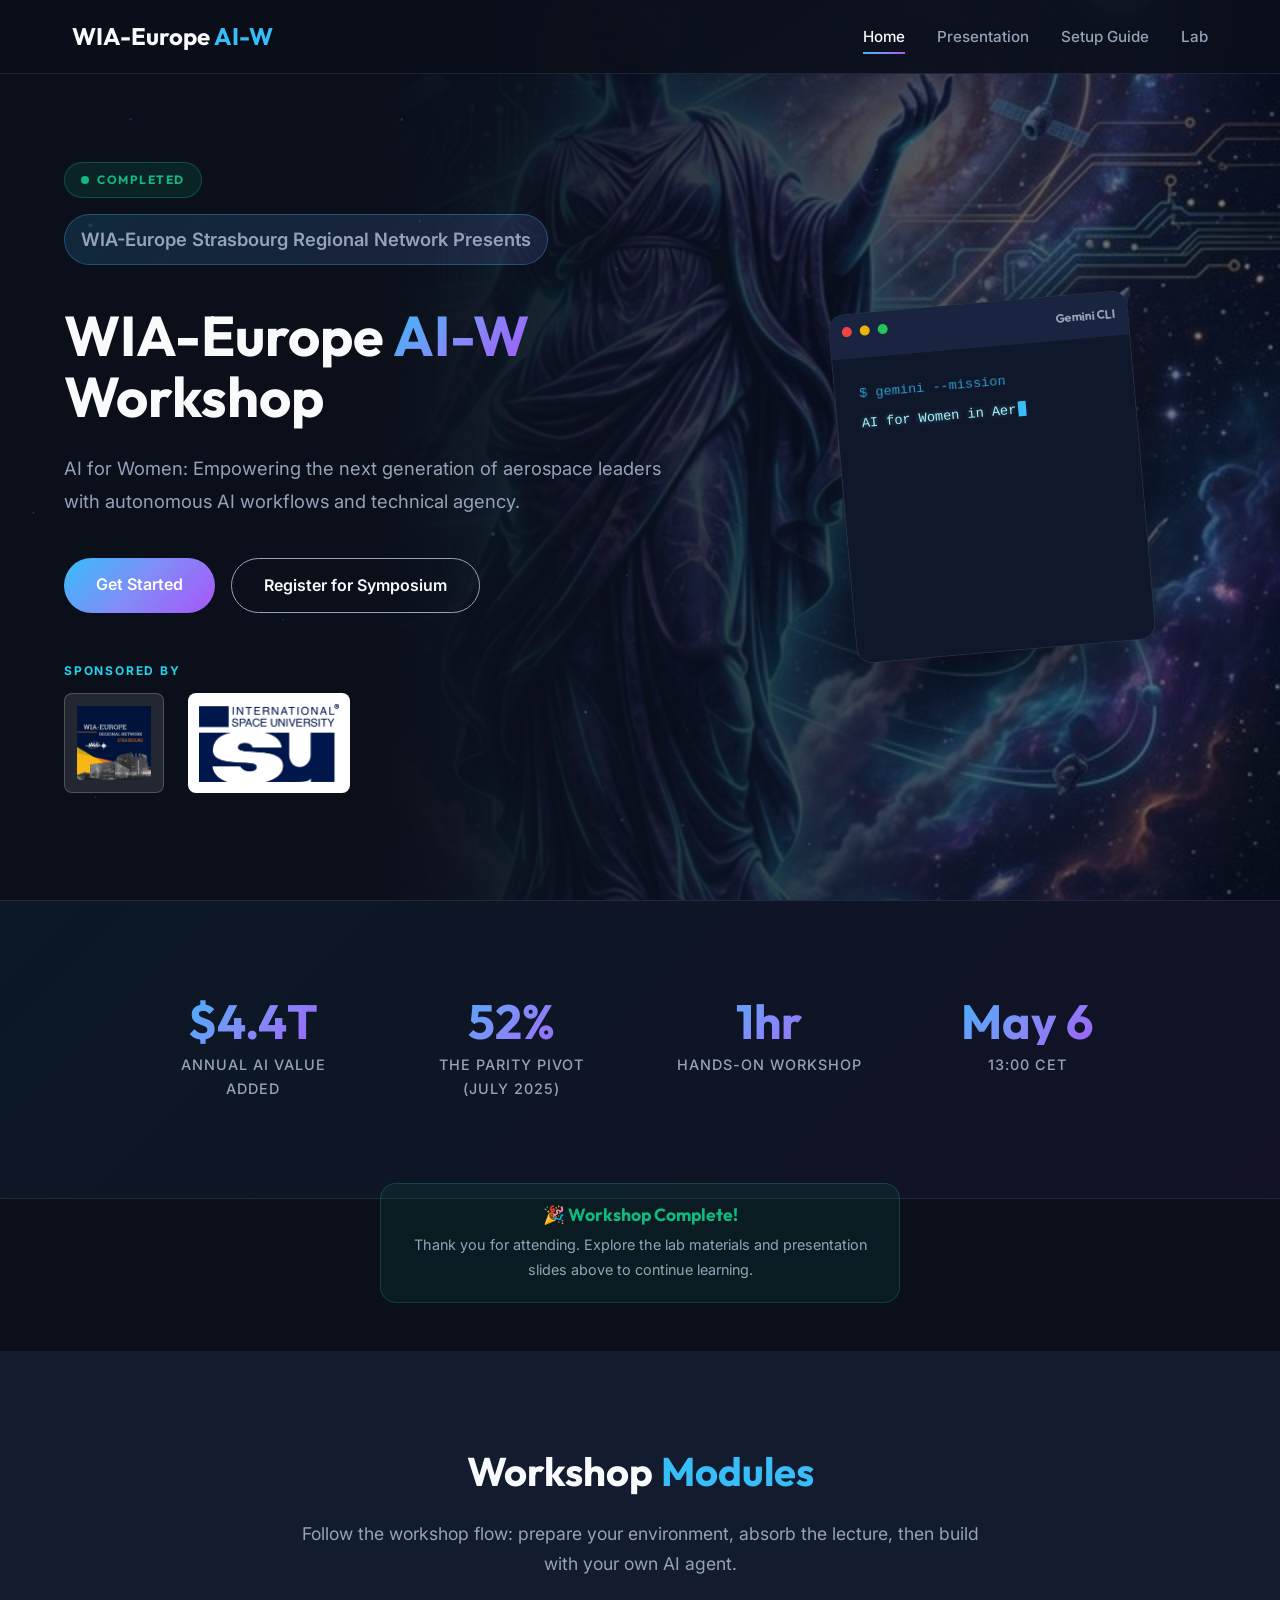
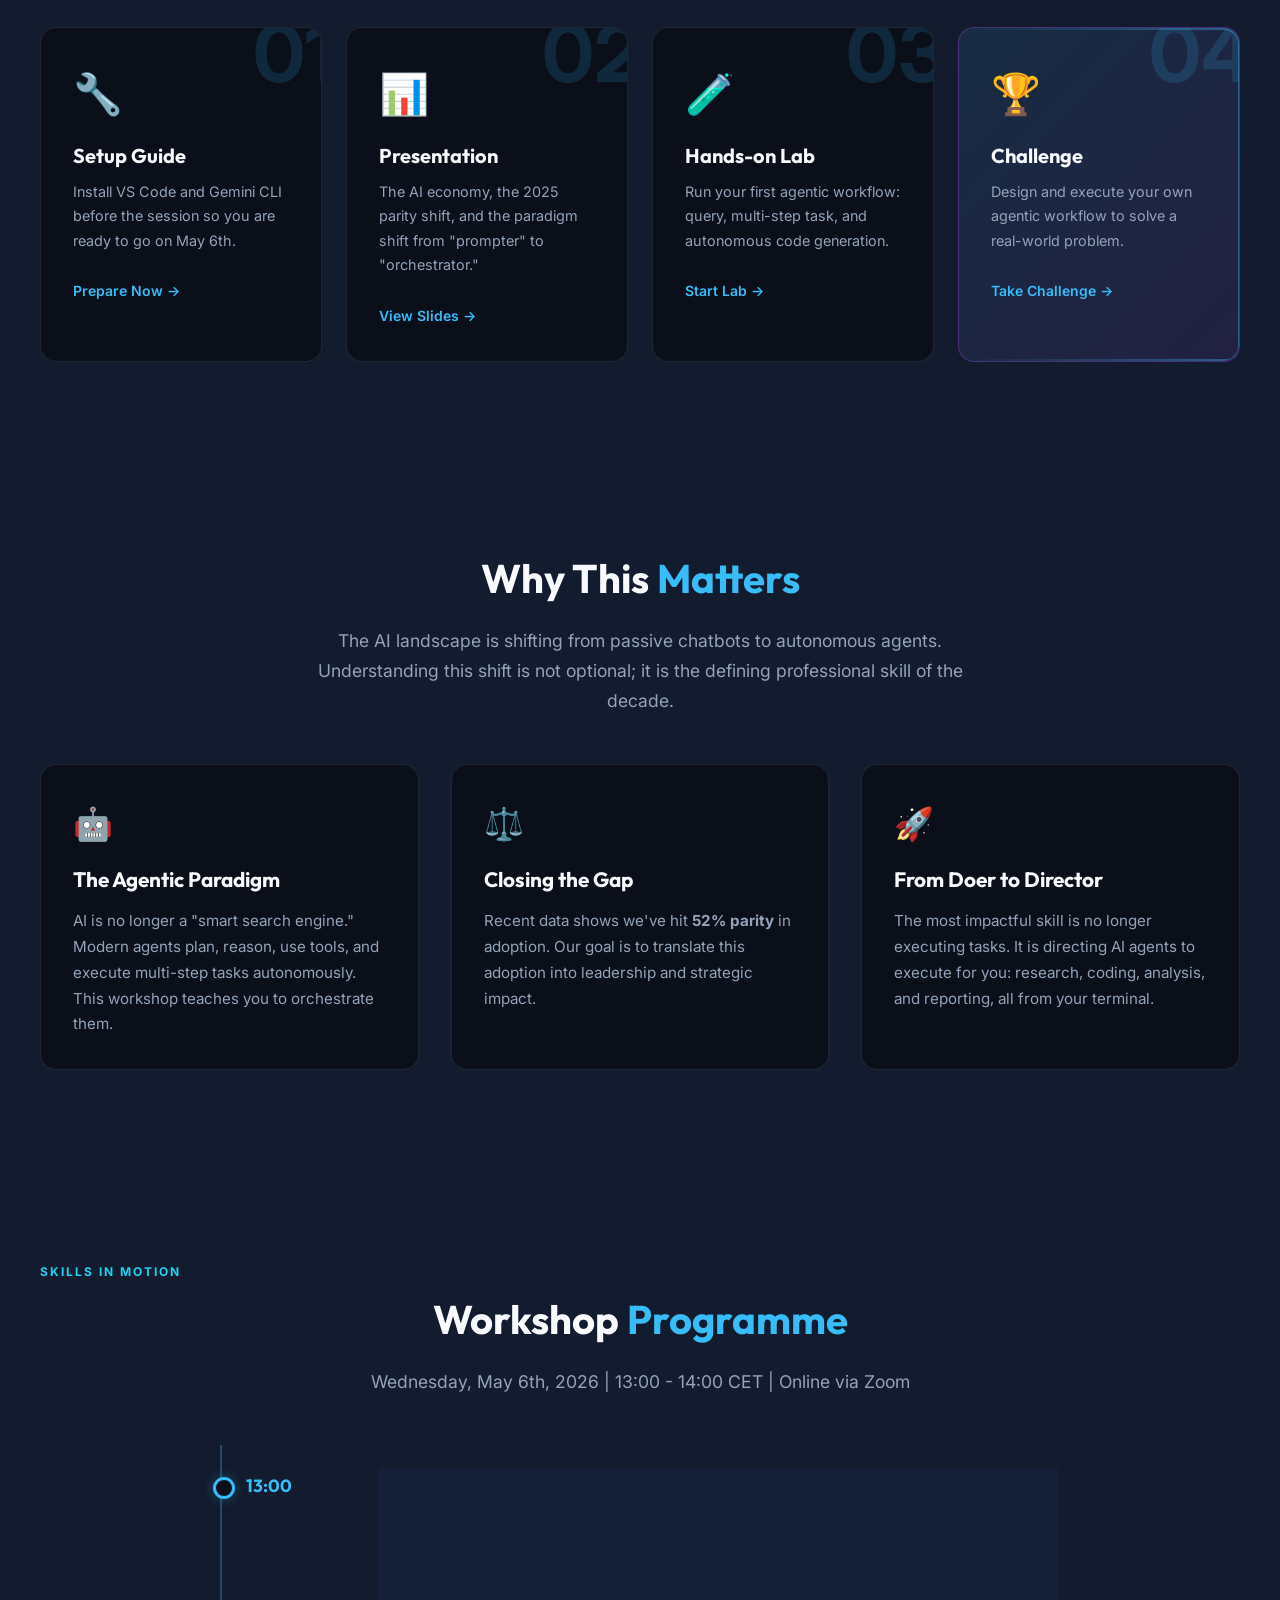
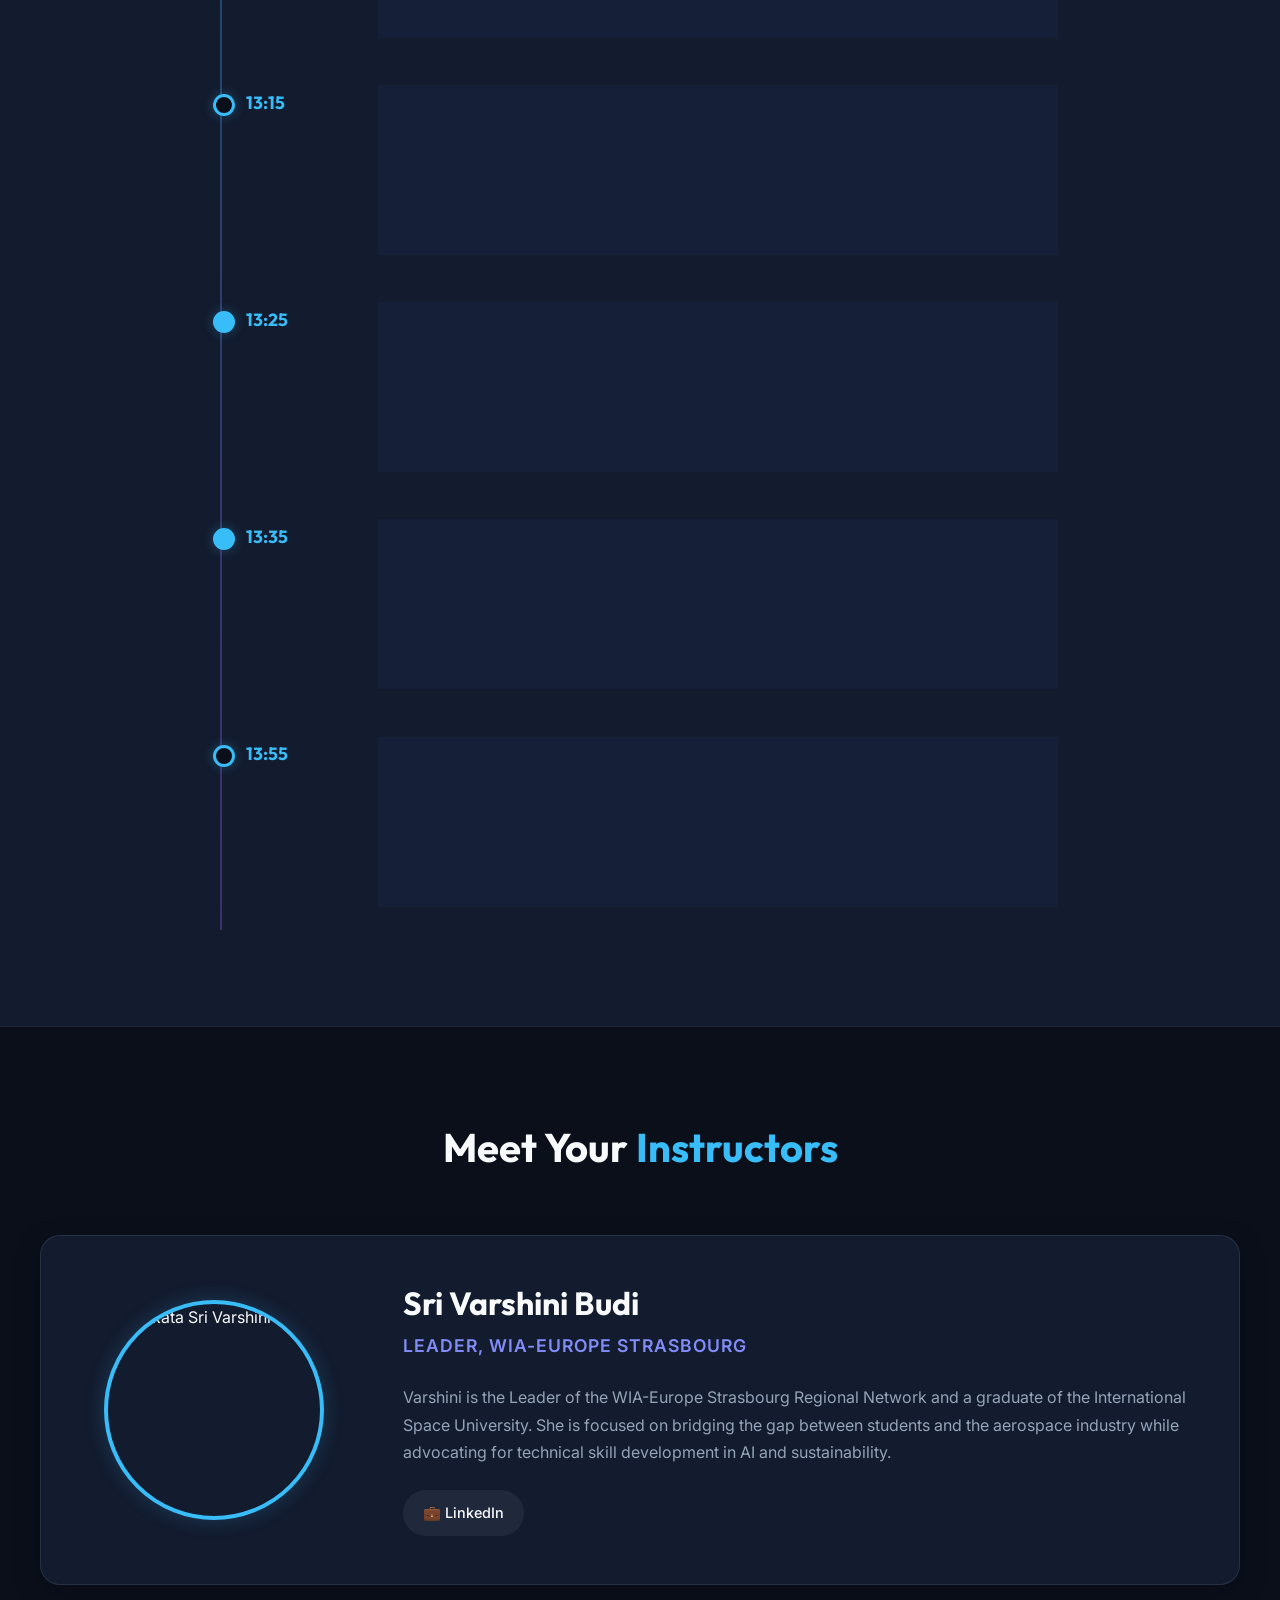
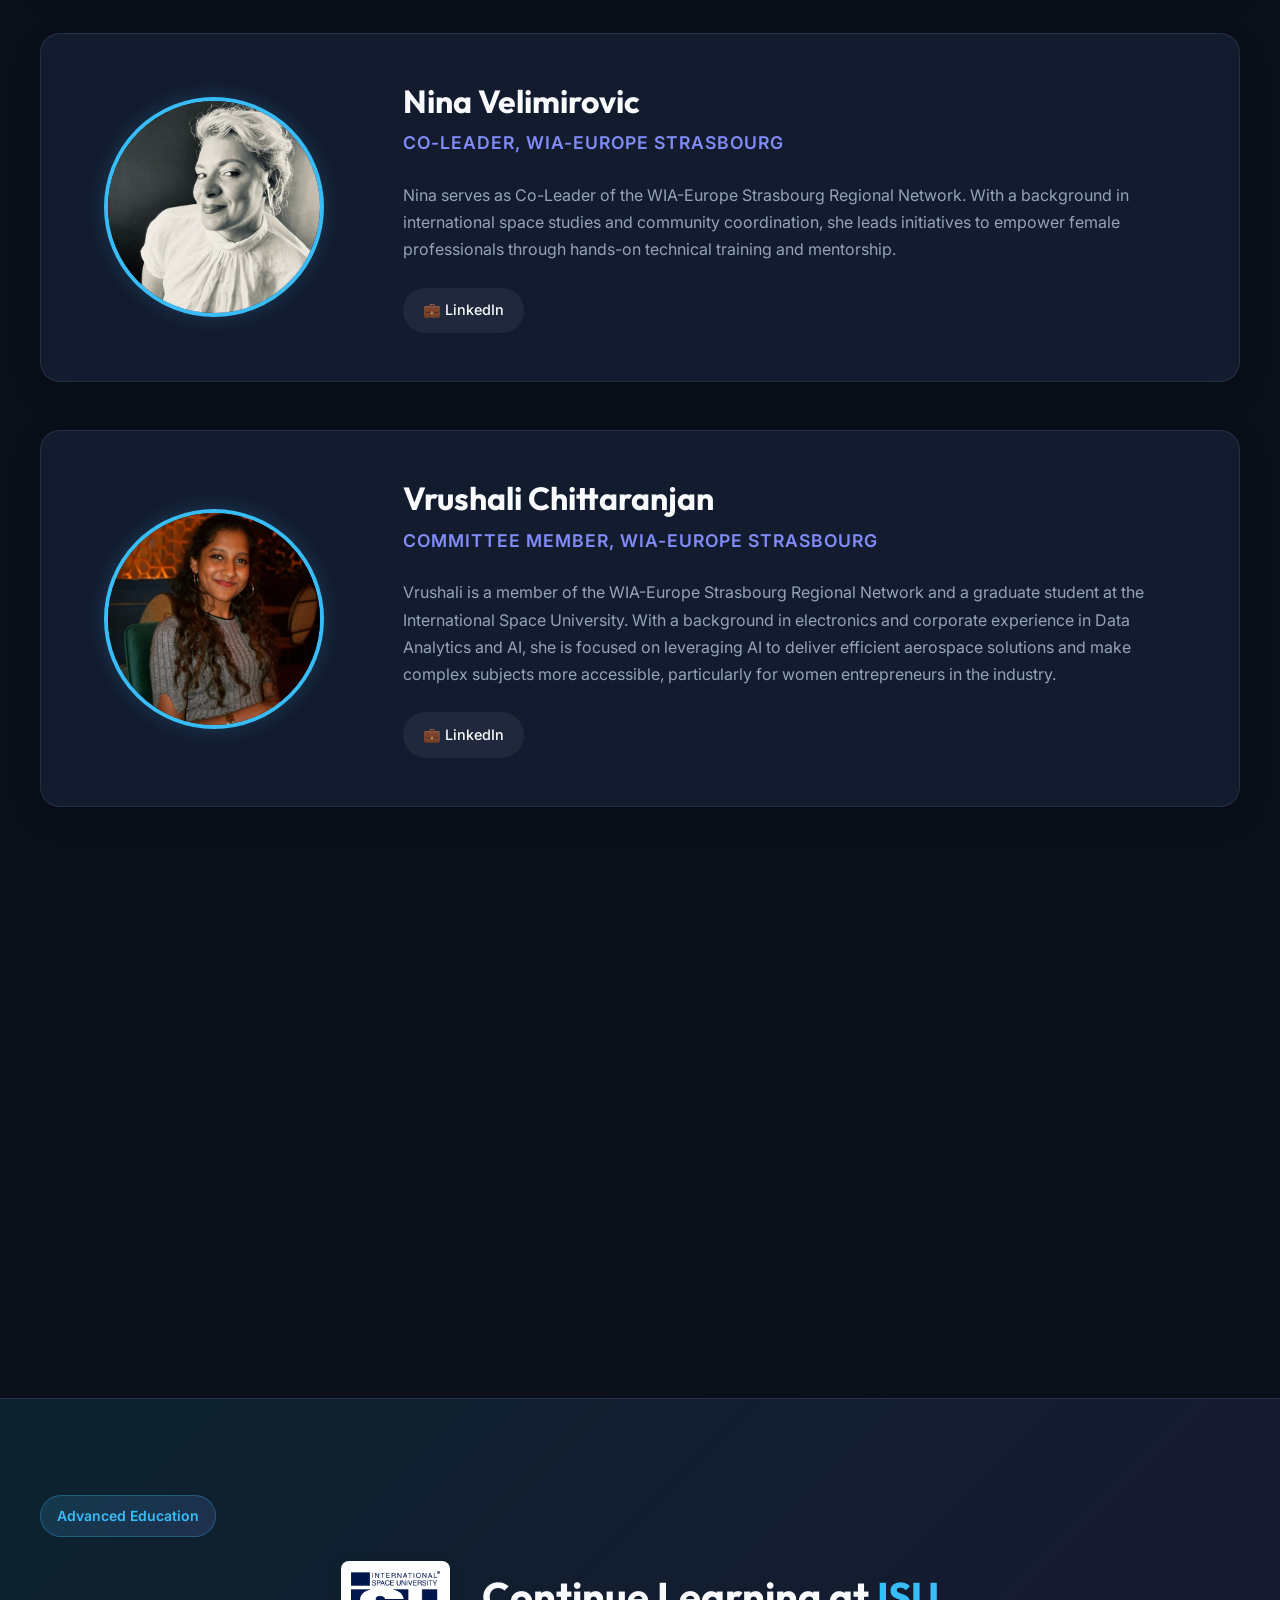
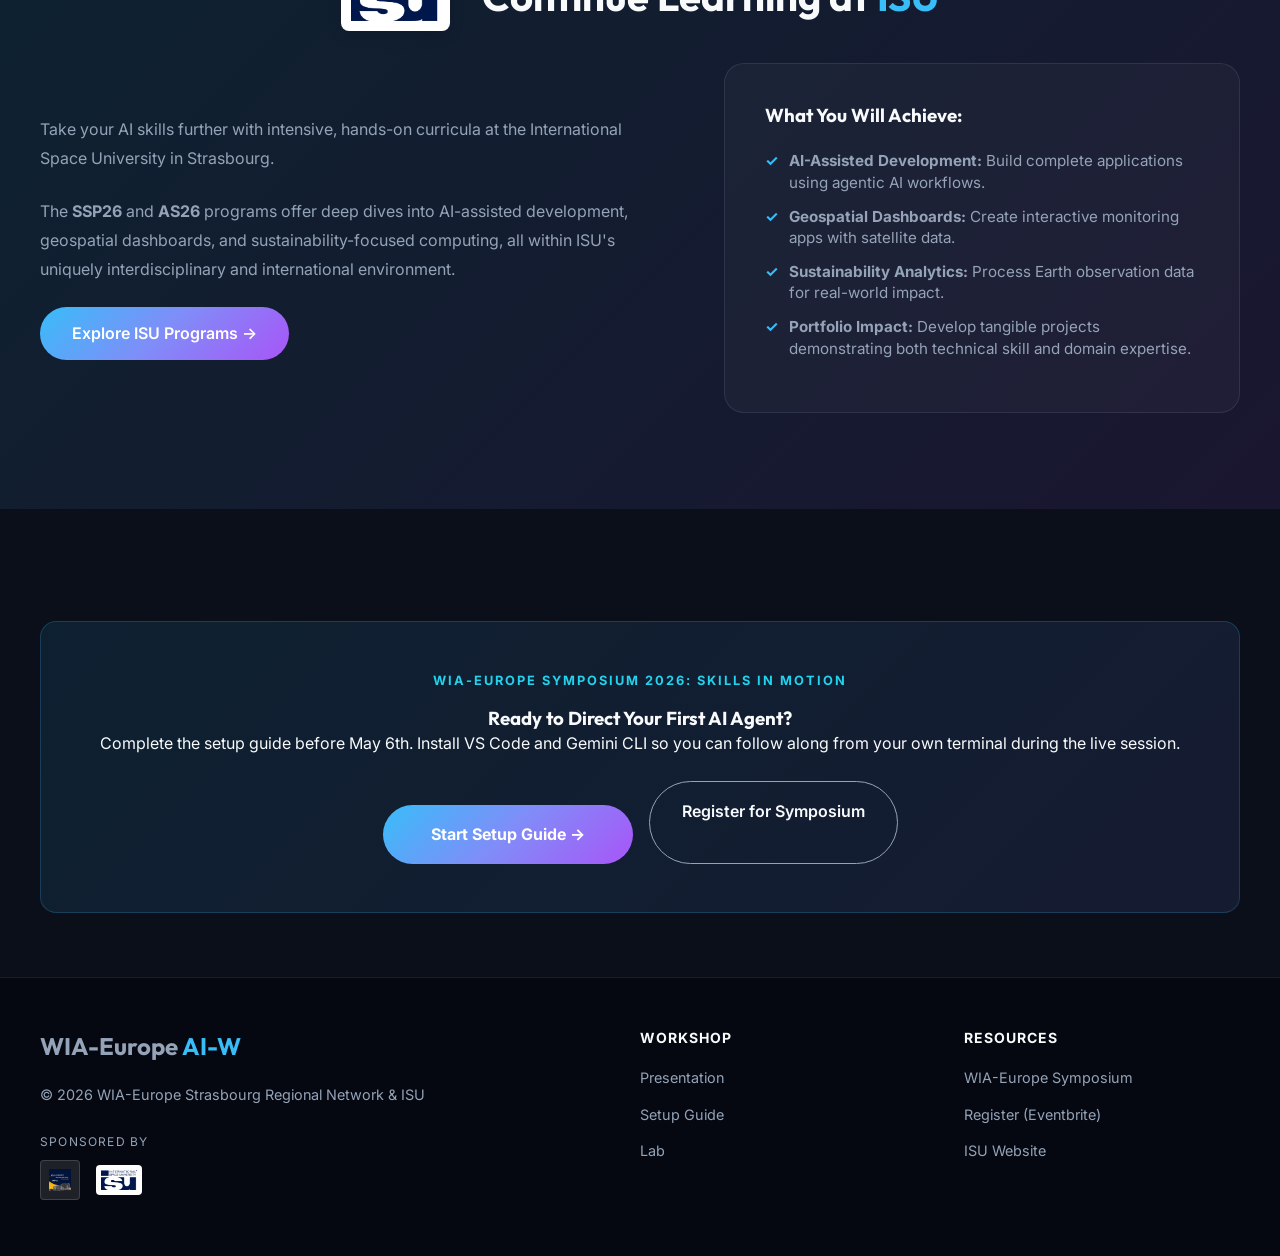
==== commit bb8cecf3: "Wave 2: Presentation toolkit, lab interactivity, and polish - Presentation: keyboard shortcut overla" ====
--- a/index.html
+++ b/index.html
@@ -10,12 +10,17 @@
     <meta property="og:type" content="website" />
     <meta property="og:image" content="assets/hero_statue_ai.png" />
     <meta name="twitter:card" content="summary_large_image" />
+    <link rel="icon" type="image/png" href="assets/favicon.png" />
+    <link rel="apple-touch-icon" href="assets/favicon.png" />
     <link rel="preconnect" href="https://fonts.googleapis.com" />
     <link rel="preconnect" href="https://fonts.gstatic.com" crossorigin />
     <link href="https://fonts.googleapis.com/css2?family=Inter:wght@300;400;600;700&family=Outfit:wght@400;700&display=swap" rel="stylesheet" />
     <link rel="stylesheet" href="style.css" />
   </head>
   <body>
+    <!-- Accessibility: Skip to Content -->
+    <a href="#main-content" class="skip-to-content">Skip to Content</a>
+
     <header>
       <nav class="navbar">
         <div class="logo"><a href="index.html">WIA-Europe <span class="highlight">AI-W</span></a></div>
@@ -31,10 +36,17 @@
       </nav>
     </header>
 
-    <main>
+    <main id="main-content">
       <!-- Hero Section -->
       <section id="hero" class="hero-section">
+        <!-- Particle Canvas Background -->
+        <canvas class="hero-particles" id="heroParticles"></canvas>
         <div class="hero-content">
+          <!-- Live Event Status Badge -->
+          <div class="event-status pre-event animate-in" id="eventStatus">
+            <span class="status-dot"></span>
+            <span id="eventStatusText">Pre-Event</span>
+          </div>
           <p class="hero-badge animate-in">WIA-Europe Strasbourg Regional Network Presents</p>
           <h1 class="animate-in delay-1">WIA-Europe <span class="gradient-text">AI-W</span> Workshop</h1>
           <p class="animate-in delay-2">AI for Women: Empowering the next generation of aerospace leaders with autonomous AI workflows and technical agency.</p>
@@ -91,6 +103,38 @@
             <div class="stat-number">May 6</div>
             <div class="stat-label">13:00 CET</div>
           </div>
+        </div>
+      </section>
+
+      <!-- Countdown Timer -->
+      <section class="countdown-section" id="countdown">
+        <div class="countdown-wrapper" id="countdownWrapper">
+          <div class="countdown-label">Workshop Begins In</div>
+          <div class="countdown-digits" id="countdownDigits">
+            <div class="countdown-unit">
+              <div class="countdown-number" id="cd-days">--</div>
+              <div class="countdown-text">Days</div>
+            </div>
+            <div class="countdown-separator">:</div>
+            <div class="countdown-unit">
+              <div class="countdown-number" id="cd-hours">--</div>
+              <div class="countdown-text">Hours</div>
+            </div>
+            <div class="countdown-separator">:</div>
+            <div class="countdown-unit">
+              <div class="countdown-number" id="cd-mins">--</div>
+              <div class="countdown-text">Minutes</div>
+            </div>
+            <div class="countdown-separator">:</div>
+            <div class="countdown-unit">
+              <div class="countdown-number" id="cd-secs">--</div>
+              <div class="countdown-text">Seconds</div>
+            </div>
+          </div>
+        </div>
+        <div class="countdown-event-passed" id="eventPassed">
+          <h3>&#127881; Workshop Complete!</h3>
+          <p>Thank you for attending. Explore the lab materials and presentation slides above to continue learning.</p>
         </div>
       </section>
 
@@ -359,6 +403,130 @@
       </div>
     </footer>
 
+    <!-- Back to Top Button -->
+    <button id="backToTop" class="back-to-top" aria-label="Back to top" onclick="window.scrollTo({top:0, behavior:'smooth'})">
+      &#8593;
+    </button>
+
     <script src="script.js"></script>
+    <script>
+    // === COUNTDOWN TIMER ===
+    (function() {
+      // May 6, 2026 at 13:00 CET (UTC+2)
+      const eventDate = new Date('2026-05-06T11:00:00Z'); // 13:00 CET = 11:00 UTC
+      const eventEnd = new Date('2026-05-06T12:00:00Z');   // 14:00 CET = 12:00 UTC
+      const statusEl = document.getElementById('eventStatus');
+      const statusText = document.getElementById('eventStatusText');
+
+      function updateCountdown() {
+        const now = new Date();
+        const diff = eventDate - now;
+        const diffEnd = eventEnd - now;
+
+        // Update event status badge
+        if (diff > 0) {
+          statusEl.className = 'event-status pre-event animate-in';
+          statusText.textContent = 'Pre-Event';
+        } else if (diffEnd > 0) {
+          statusEl.className = 'event-status live animate-in';
+          statusText.textContent = 'Live Now';
+        } else {
+          statusEl.className = 'event-status completed animate-in';
+          statusText.textContent = 'Completed';
+        }
+
+        if (diff <= 0) {
+          document.getElementById('countdownWrapper').style.display = 'none';
+          document.getElementById('eventPassed').style.display = 'block';
+          return;
+        }
+
+        const days = Math.floor(diff / (1000 * 60 * 60 * 24));
+        const hours = Math.floor((diff % (1000 * 60 * 60 * 24)) / (1000 * 60 * 60));
+        const mins = Math.floor((diff % (1000 * 60 * 60)) / (1000 * 60));
+        const secs = Math.floor((diff % (1000 * 60)) / 1000);
+
+        document.getElementById('cd-days').textContent = String(days).padStart(2, '0');
+        document.getElementById('cd-hours').textContent = String(hours).padStart(2, '0');
+        document.getElementById('cd-mins').textContent = String(mins).padStart(2, '0');
+        document.getElementById('cd-secs').textContent = String(secs).padStart(2, '0');
+      }
+
+      updateCountdown();
+      setInterval(updateCountdown, 1000);
+    })();
+
+    // === HERO PARTICLE SYSTEM ===
+    (function() {
+      const canvas = document.getElementById('heroParticles');
+      if (!canvas) return;
+      const ctx = canvas.getContext('2d');
+      let particles = [];
+      const PARTICLE_COUNT = 50;
+      const CONNECT_DIST = 100;
+
+      function resize() {
+        const section = canvas.parentElement;
+        canvas.width = section.offsetWidth;
+        canvas.height = section.offsetHeight;
+      }
+      resize();
+      window.addEventListener('resize', resize);
+
+      for (let i = 0; i < PARTICLE_COUNT; i++) {
+        particles.push({
+          x: Math.random() * canvas.width,
+          y: Math.random() * canvas.height,
+          r: Math.random() * 1.5 + 0.5,
+          dx: (Math.random() - 0.5) * 0.25,
+          dy: (Math.random() - 0.5) * 0.15,
+          o: Math.random() * 0.25 + 0.05
+        });
+      }
+
+      function draw() {
+        ctx.clearRect(0, 0, canvas.width, canvas.height);
+        particles.forEach(p => {
+          ctx.beginPath();
+          ctx.arc(p.x, p.y, p.r, 0, Math.PI * 2);
+          ctx.fillStyle = `rgba(56, 189, 248, ${p.o})`;
+          ctx.fill();
+          p.x += p.dx;
+          p.y += p.dy;
+          if (p.x < 0) p.x = canvas.width;
+          if (p.x > canvas.width) p.x = 0;
+          if (p.y < 0) p.y = canvas.height;
+          if (p.y > canvas.height) p.y = 0;
+        });
+        for (let i = 0; i < particles.length; i++) {
+          for (let j = i + 1; j < particles.length; j++) {
+            const dx = particles[i].x - particles[j].x;
+            const dy = particles[i].y - particles[j].y;
+            const dist = Math.sqrt(dx * dx + dy * dy);
+            if (dist < CONNECT_DIST) {
+              ctx.beginPath();
+              ctx.moveTo(particles[i].x, particles[i].y);
+              ctx.lineTo(particles[j].x, particles[j].y);
+              ctx.strokeStyle = `rgba(56, 189, 248, ${0.05 * (1 - dist / CONNECT_DIST)})`;
+              ctx.lineWidth = 0.5;
+              ctx.stroke();
+            }
+          }
+        }
+        requestAnimationFrame(draw);
+      }
+      draw();
+    })();
+
+    // === BACK-TO-TOP ===
+    (function() {
+      const btn = document.getElementById('backToTop');
+      if (!btn) return;
+      window.addEventListener('scroll', () => {
+        btn.classList.toggle('visible', window.scrollY > 500);
+      }, { passive: true });
+    })();
+    </script>
   </body>
 </html>
+
--- a/style.css
+++ b/style.css
@@ -2148,4 +2148,1289 @@
   .slide { padding: 2rem; }
 
   .programme-item { padding-left: 3rem; }
-}
+
+  .lab-time-estimate { flex-direction: column; gap: 0.3rem; }
+  .time-divider { display: none; }
+  .time-detail { font-size: 0.7rem; text-align: center; }
+
+  .aerospace-callout { flex-direction: column; text-align: center; }
+  .aerospace-callout-icon { font-size: 2rem; }
+
+  .prompt-framework { flex-direction: column; }
+  .cheat-sheet-grid { grid-template-columns: 1fr; }
+
+  .challenge-grid { grid-template-columns: 1fr; }
+}
+
+/* ============================================
+   LAB ENHANCEMENTS
+   ============================================ */
+
+/* Difficulty Badges */
+.step-meta {
+  display: flex;
+  gap: 0.75rem;
+  align-items: center;
+  margin-top: 0.5rem;
+}
+
+.difficulty-badge {
+  display: inline-block;
+  padding: 0.2rem 0.75rem;
+  border-radius: 50px;
+  font-size: 0.7rem;
+  font-weight: 700;
+  text-transform: uppercase;
+  letter-spacing: 0.5px;
+}
+
+.difficulty-badge.beginner {
+  background: rgba(34, 211, 238, 0.15);
+  color: var(--accent-cyan);
+  border: 1px solid rgba(34, 211, 238, 0.3);
+}
+
+.difficulty-badge.intermediate {
+  background: rgba(245, 158, 11, 0.15);
+  color: var(--warning-color);
+  border: 1px solid rgba(245, 158, 11, 0.3);
+}
+
+.difficulty-badge.advanced {
+  background: rgba(168, 85, 247, 0.15);
+  color: var(--accent-tertiary);
+  border: 1px solid rgba(168, 85, 247, 0.3);
+}
+
+/* Estimated Time Bar */
+.lab-time-estimate {
+  display: flex;
+  align-items: center;
+  gap: 0.75rem;
+  padding: 0.75rem 1.5rem;
+  background: rgba(56, 189, 248, 0.06);
+  border: 1px solid rgba(56, 189, 248, 0.15);
+  border-radius: 12px;
+  font-size: 0.85rem;
+  color: var(--text-secondary);
+  margin-bottom: 2rem;
+  flex-wrap: wrap;
+  justify-content: center;
+}
+
+.time-icon { font-size: 1.2rem; }
+.time-divider { color: rgba(148, 163, 184, 0.3); }
+.time-detail { font-size: 0.75rem; color: rgba(148, 163, 184, 0.6); }
+
+/* Active Progress Step */
+.progress-step.active .progress-dot {
+  background: var(--accent-primary) !important;
+  border-color: var(--accent-primary) !important;
+  color: white !important;
+  box-shadow: 0 0 15px rgba(56, 189, 248, 0.5);
+  transform: scale(1.15);
+}
+
+.progress-step.active .progress-label {
+  color: var(--accent-primary);
+  font-weight: 700;
+}
+
+/* Aerospace Callout Sidebar */
+.aerospace-callout {
+  display: flex;
+  gap: 1rem;
+  align-items: flex-start;
+  padding: 1.25rem 1.5rem;
+  background: rgba(56, 189, 248, 0.04);
+  border: 1px solid rgba(56, 189, 248, 0.2);
+  border-left: 4px solid var(--accent-primary);
+  border-radius: 0 12px 12px 0;
+  margin-top: 1.5rem;
+  font-size: 0.9rem;
+  color: var(--text-secondary);
+  line-height: 1.7;
+  animation: fadeInUp 0.5s ease;
+}
+
+.aerospace-callout-icon {
+  font-size: 1.5rem;
+  flex-shrink: 0;
+  margin-top: 0.1rem;
+}
+
+.aerospace-callout strong {
+  color: var(--text-primary);
+}
+
+/* Troubleshooting Accordion */
+.troubleshoot-accordion {
+  margin-top: 1.25rem;
+  border: 1px solid rgba(148, 163, 184, 0.15);
+  border-radius: 12px;
+  overflow: hidden;
+  transition: all 0.3s ease;
+}
+
+.troubleshoot-accordion summary {
+  padding: 1rem 1.5rem;
+  cursor: pointer;
+  font-weight: 600;
+  font-size: 0.9rem;
+  color: var(--text-secondary);
+  background: rgba(148, 163, 184, 0.05);
+  transition: all 0.3s ease;
+  list-style: none;
+  display: flex;
+  align-items: center;
+  gap: 0.5rem;
+}
+
+.troubleshoot-accordion summary::-webkit-details-marker { display: none; }
+
+.troubleshoot-accordion summary::after {
+  content: '+';
+  margin-left: auto;
+  font-size: 1.2rem;
+  font-weight: 300;
+  transition: transform 0.3s ease;
+}
+
+.troubleshoot-accordion[open] summary::after {
+  content: '−';
+}
+
+.troubleshoot-accordion summary:hover {
+  background: rgba(148, 163, 184, 0.1);
+  color: var(--text-primary);
+}
+
+.troubleshoot-content {
+  padding: 1rem 1.5rem 1.25rem;
+  font-size: 0.88rem;
+  line-height: 1.7;
+  color: var(--text-secondary);
+  border-top: 1px solid rgba(148, 163, 184, 0.1);
+}
+
+.troubleshoot-content p {
+  margin-bottom: 0.75rem;
+}
+
+.troubleshoot-content p:last-child {
+  margin-bottom: 0;
+}
+
+.troubleshoot-content strong {
+  color: var(--warning-color);
+}
+
+.troubleshoot-content code {
+  background: rgba(56, 189, 248, 0.1);
+  padding: 0.15rem 0.4rem;
+  border-radius: 4px;
+  font-size: 0.82rem;
+}
+
+/* CRISP Prompt Framework */
+.prompt-framework {
+  display: flex;
+  gap: 1rem;
+  margin: 1.5rem 0;
+  flex-wrap: wrap;
+}
+
+.framework-item {
+  flex: 1;
+  min-width: 140px;
+  display: flex;
+  gap: 0.75rem;
+  align-items: flex-start;
+  padding: 1rem;
+  background: rgba(26, 36, 64, 0.8);
+  border: 1px solid var(--border-color);
+  border-radius: 12px;
+  transition: transform 0.2s ease, border-color 0.2s ease;
+}
+
+.framework-item:hover {
+  transform: translateY(-3px);
+  border-color: rgba(148, 163, 184, 0.3);
+}
+
+.framework-letter {
+  font-size: 2rem;
+  font-weight: 800;
+  font-family: var(--font-heading);
+  line-height: 1;
+  flex-shrink: 0;
+}
+
+.framework-item div {
+  font-size: 0.85rem;
+  color: var(--text-secondary);
+  line-height: 1.5;
+}
+
+.framework-item strong {
+  color: var(--text-primary);
+  font-size: 0.9rem;
+}
+
+/* Cheat Sheet Grid */
+.cheat-sheet-grid {
+  display: grid;
+  grid-template-columns: repeat(2, 1fr);
+  gap: 0.75rem;
+  margin: 1.5rem 0;
+}
+
+.cheat-item {
+  display: flex;
+  flex-direction: column;
+  gap: 0.3rem;
+  padding: 1rem;
+  background: rgba(26, 36, 64, 0.6);
+  border: 1px solid var(--border-color);
+  border-radius: 10px;
+  transition: border-color 0.3s ease, transform 0.2s ease;
+}
+
+.cheat-item:hover {
+  border-color: var(--accent-primary);
+  transform: translateY(-2px);
+}
+
+.cheat-item code {
+  font-size: 0.85rem;
+  color: var(--accent-cyan);
+  font-weight: 600;
+  background: rgba(34, 211, 238, 0.08);
+  padding: 0.3rem 0.6rem;
+  border-radius: 6px;
+  display: inline-block;
+  width: fit-content;
+}
+
+.cheat-item span {
+  font-size: 0.78rem;
+  color: var(--text-secondary);
+}
+
+/* Back to Top Button */
+.back-to-top {
+  position: fixed;
+  bottom: 2rem;
+  right: 2rem;
+  width: 48px;
+  height: 48px;
+  border-radius: 50%;
+  background: var(--accent-gradient);
+  color: white;
+  border: none;
+  font-size: 1.3rem;
+  cursor: pointer;
+  z-index: 999;
+  opacity: 0;
+  transform: translateY(20px);
+  transition: opacity 0.3s ease, transform 0.3s ease, box-shadow 0.3s ease;
+  box-shadow: 0 4px 15px rgba(56, 189, 248, 0.3);
+  display: flex;
+  align-items: center;
+  justify-content: center;
+}
+
+.back-to-top.visible {
+  opacity: 1;
+  transform: translateY(0);
+}
+
+.back-to-top:hover {
+  box-shadow: 0 6px 25px rgba(56, 189, 248, 0.5);
+  transform: translateY(-3px);
+}
+
+/* Enhanced Challenge Grid for 5 cards */
+.challenge-grid {
+  grid-template-columns: repeat(auto-fit, minmax(280px, 1fr));
+}
+
+/* Fade-in animation for new elements */
+@keyframes fadeInUp {
+  from { opacity: 0; transform: translateY(15px); }
+  to { opacity: 1; transform: translateY(0); }
+}
+
+/* ============================================
+   ACCESSIBILITY: Reduced Motion
+   ============================================ */
+
+@media (prefers-reduced-motion: reduce) {
+  *, *::before, *::after {
+    animation-duration: 0.01ms !important;
+    animation-iteration-count: 1 !important;
+    transition-duration: 0.01ms !important;
+    scroll-behavior: auto !important;
+  }
+  .particle-canvas,
+  .hero-particles { display: none !important; }
+}
+
+/* ============================================
+   ACCESSIBILITY: Skip to Content
+   ============================================ */
+
+.skip-to-content {
+  position: fixed;
+  top: -100px;
+  left: 50%;
+  transform: translateX(-50%);
+  z-index: 10000;
+  background: var(--accent-gradient);
+  color: white;
+  padding: 0.75rem 2rem;
+  border-radius: 0 0 12px 12px;
+  font-weight: 700;
+  font-size: 0.9rem;
+  text-decoration: none;
+  transition: top 0.3s ease;
+  box-shadow: 0 4px 20px rgba(56, 189, 248, 0.4);
+}
+
+.skip-to-content:focus {
+  top: 0;
+  outline: none;
+}
+
+/* ============================================
+   ACCESSIBILITY: Focus Visible
+   ============================================ */
+
+*:focus-visible {
+  outline: 2px solid var(--accent-primary);
+  outline-offset: 3px;
+  border-radius: 4px;
+}
+
+button:focus-visible,
+a:focus-visible {
+  outline: 2px solid var(--accent-primary);
+  outline-offset: 3px;
+}
+
+/* ============================================
+   COUNTDOWN TIMER
+   ============================================ */
+
+.countdown-section {
+  padding: 0 2rem;
+  margin-top: -1rem;
+  margin-bottom: 3rem;
+}
+
+.countdown-wrapper {
+  max-width: 720px;
+  margin: 0 auto;
+  display: flex;
+  align-items: center;
+  justify-content: center;
+  gap: 2rem;
+  padding: 1.75rem 2.5rem;
+  background: rgba(10, 15, 26, 0.7);
+  border: 1px solid rgba(56, 189, 248, 0.15);
+  border-radius: 20px;
+  backdrop-filter: blur(20px);
+  -webkit-backdrop-filter: blur(20px);
+  box-shadow: 0 8px 32px rgba(0, 0, 0, 0.3), inset 0 0 0 0.5px rgba(255, 255, 255, 0.06);
+  position: relative;
+  overflow: hidden;
+}
+
+.countdown-wrapper::before {
+  content: '';
+  position: absolute;
+  inset: 0;
+  border-radius: 20px;
+  padding: 1.5px;
+  background: linear-gradient(135deg, rgba(56, 189, 248, 0.3), rgba(168, 85, 247, 0.3), rgba(56, 189, 248, 0.1));
+  -webkit-mask: linear-gradient(#fff 0 0) content-box, linear-gradient(#fff 0 0);
+  mask: linear-gradient(#fff 0 0) content-box, linear-gradient(#fff 0 0);
+  -webkit-mask-composite: xor;
+  mask-composite: exclude;
+  pointer-events: none;
+  animation: borderGlow 4s ease-in-out infinite alternate;
+}
+
+@keyframes borderGlow {
+  0% { opacity: 0.5; }
+  100% { opacity: 1; }
+}
+
+.countdown-label {
+  font-size: 0.8rem;
+  text-transform: uppercase;
+  letter-spacing: 2px;
+  color: var(--accent-primary);
+  font-weight: 700;
+  font-family: var(--font-heading);
+  white-space: nowrap;
+}
+
+.countdown-digits {
+  display: flex;
+  gap: 1rem;
+  align-items: center;
+}
+
+.countdown-unit {
+  display: flex;
+  flex-direction: column;
+  align-items: center;
+  gap: 0.25rem;
+}
+
+.countdown-number {
+  font-size: 2.2rem;
+  font-weight: 800;
+  font-family: var(--font-heading);
+  background: var(--accent-gradient);
+  -webkit-background-clip: text;
+  background-clip: text;
+  color: transparent;
+  line-height: 1;
+  min-width: 60px;
+  text-align: center;
+}
+
+.countdown-text {
+  font-size: 0.65rem;
+  text-transform: uppercase;
+  letter-spacing: 1.5px;
+  color: var(--text-secondary);
+  font-weight: 600;
+}
+
+.countdown-separator {
+  font-size: 1.8rem;
+  color: rgba(148, 163, 184, 0.3);
+  font-weight: 300;
+  margin-top: -0.8rem;
+}
+
+.countdown-event-passed {
+  display: none;
+  text-align: center;
+  padding: 1.25rem 2rem;
+  background: rgba(16, 185, 129, 0.08);
+  border: 1px solid rgba(16, 185, 129, 0.25);
+  border-radius: 16px;
+  max-width: 520px;
+  margin: 0 auto;
+}
+
+.countdown-event-passed h3 {
+  color: var(--success-color);
+  margin-bottom: 0.5rem;
+  font-size: 1.1rem;
+}
+
+.countdown-event-passed p {
+  color: var(--text-secondary);
+  font-size: 0.9rem;
+}
+
+@media (max-width: 768px) {
+  .countdown-wrapper {
+    flex-direction: column;
+    gap: 1rem;
+    padding: 1.5rem;
+  }
+  .countdown-number { font-size: 1.6rem; min-width: 45px; }
+  .countdown-separator { font-size: 1.2rem; margin-top: -0.5rem; }
+}
+
+/* ============================================
+   HERO PARTICLE CANVAS
+   ============================================ */
+
+.hero-particles {
+  position: absolute;
+  top: 0;
+  left: 0;
+  width: 100%;
+  height: 100%;
+  pointer-events: none;
+  z-index: 0;
+}
+
+.hero-section {
+  position: relative;
+  overflow: hidden;
+}
+
+.hero-section > *:not(.hero-particles) {
+  position: relative;
+  z-index: 1;
+}
+
+/* ============================================
+   EVENT STATUS BADGE
+   ============================================ */
+
+.event-status {
+  display: inline-flex;
+  align-items: center;
+  gap: 0.5rem;
+  padding: 0.4rem 1rem;
+  border-radius: 50px;
+  font-size: 0.75rem;
+  font-weight: 700;
+  text-transform: uppercase;
+  letter-spacing: 1.5px;
+  font-family: var(--font-heading);
+  margin-bottom: 1rem;
+}
+
+.event-status .status-dot {
+  width: 8px;
+  height: 8px;
+  border-radius: 50%;
+  display: inline-block;
+}
+
+.event-status.pre-event {
+  background: rgba(245, 158, 11, 0.12);
+  border: 1px solid rgba(245, 158, 11, 0.3);
+  color: #f59e0b;
+}
+
+.event-status.pre-event .status-dot {
+  background: #f59e0b;
+  animation: pulse 2s ease-in-out infinite;
+}
+
+.event-status.live {
+  background: rgba(239, 68, 68, 0.12);
+  border: 1px solid rgba(239, 68, 68, 0.3);
+  color: #ef4444;
+}
+
+.event-status.live .status-dot {
+  background: #ef4444;
+  animation: pulse 1s ease-in-out infinite;
+}
+
+.event-status.completed {
+  background: rgba(16, 185, 129, 0.12);
+  border: 1px solid rgba(16, 185, 129, 0.3);
+  color: #10b981;
+}
+
+.event-status.completed .status-dot {
+  background: #10b981;
+}
+
+@keyframes pulse {
+  0%, 100% { opacity: 1; transform: scale(1); }
+  50% { opacity: 0.5; transform: scale(1.3); }
+}
+
+/* ============================================
+   STICKY LAB PROGRESS TRACKER
+   ============================================ */
+
+.lab-progress-sticky {
+  position: sticky;
+  top: 70px;
+  z-index: 100;
+  padding: 0.75rem 0;
+  margin-bottom: 2rem;
+  background: rgba(10, 15, 26, 0.85);
+  backdrop-filter: blur(16px);
+  -webkit-backdrop-filter: blur(16px);
+  border-bottom: 1px solid rgba(148, 163, 184, 0.1);
+  transition: box-shadow 0.3s ease;
+}
+
+.lab-progress-sticky.scrolled {
+  box-shadow: 0 4px 20px rgba(0, 0, 0, 0.4);
+}
+
+/* ============================================
+   ANIMATED GRADIENT BORDER (Featured Cards)
+   ============================================ */
+
+.gradient-border-card {
+  position: relative;
+  overflow: hidden;
+}
+
+.gradient-border-card::before {
+  content: '';
+  position: absolute;
+  inset: 0;
+  border-radius: inherit;
+  padding: 1.5px;
+  background: linear-gradient(135deg, var(--accent-primary), var(--accent-tertiary), var(--accent-secondary));
+  -webkit-mask: linear-gradient(#fff 0 0) content-box, linear-gradient(#fff 0 0);
+  mask: linear-gradient(#fff 0 0) content-box, linear-gradient(#fff 0 0);
+  -webkit-mask-composite: xor;
+  mask-composite: exclude;
+  pointer-events: none;
+  opacity: 0;
+  transition: opacity 0.4s ease;
+}
+
+.gradient-border-card:hover::before {
+  opacity: 1;
+}
+
+/* ============================================
+   READING TIME BADGE
+   ============================================ */
+
+.reading-time {
+  display: inline-flex;
+  align-items: center;
+  gap: 0.4rem;
+  padding: 0.35rem 0.9rem;
+  background: rgba(148, 163, 184, 0.08);
+  border: 1px solid rgba(148, 163, 184, 0.15);
+  border-radius: 50px;
+  font-size: 0.75rem;
+  color: var(--text-secondary);
+  font-weight: 600;
+  margin-top: 0.75rem;
+}
+
+.reading-time svg {
+  width: 14px;
+  height: 14px;
+  stroke: var(--text-secondary);
+}
+
+/* ============================================
+   QR CODE CONTAINER
+   ============================================ */
+
+.qr-container {
+  display: flex;
+  flex-direction: column;
+  align-items: center;
+  gap: 0.75rem;
+  padding: 1.5rem;
+  background: white;
+  border-radius: 16px;
+  max-width: 200px;
+  margin: 1.5rem auto 0;
+}
+
+.qr-container canvas {
+  border-radius: 8px;
+}
+
+.qr-label {
+  font-size: 0.7rem;
+  color: #475569;
+  text-align: center;
+  font-weight: 600;
+  text-transform: uppercase;
+  letter-spacing: 1px;
+}
+
+/* ============================================
+   PRINT STYLES
+   ============================================ */
+
+@media print {
+  body {
+    background: white !important;
+    color: #1e293b !important;
+    font-size: 12pt;
+  }
+
+  nav, footer, .hero-particles, .back-to-top,
+  .copy-btn, .lab-progress, .particle-canvas,
+  .skip-to-content, .countdown-section, .event-status,
+  .mobile-menu-btn { display: none !important; }
+
+  .hero-section {
+    background: none !important;
+    padding: 2rem !important;
+    min-height: auto !important;
+  }
+
+  .hero-section * { color: #1e293b !important; }
+
+  .lab-task, .tutorial-step, .code-block {
+    break-inside: avoid;
+    border: 1px solid #e2e8f0 !important;
+    background: #f8fafc !important;
+  }
+
+  .code-content {
+    color: #1e293b !important;
+    border: 1px solid #e2e8f0;
+    background: #f1f5f9 !important;
+  }
+
+  a { color: #2563eb !important; }
+  a::after { content: " (" attr(href) ") "; font-size: 0.8em; color: #64748b; }
+
+  .slide { min-height: auto !important; page-break-after: always; }
+}
+
+/* ============================================
+   INSTRUCTOR CARDS HOVER GLOW
+   ============================================ */
+
+.instructor-card {
+  transition: transform 0.3s ease, box-shadow 0.3s ease, border-color 0.3s ease;
+}
+
+.instructor-card:hover {
+  transform: translateY(-4px);
+  box-shadow: 0 12px 40px rgba(56, 189, 248, 0.1);
+  border-color: rgba(56, 189, 248, 0.2);
+}
+
+/* ============================================
+   MODULE CARD FEATURED ANIMATION
+   ============================================ */
+
+@keyframes shimmer {
+  0% { background-position: -200% center; }
+  100% { background-position: 200% center; }
+}
+
+.module-card.featured {
+  position: relative;
+}
+
+.module-card.featured::after {
+  content: '';
+  position: absolute;
+  inset: 0;
+  border-radius: inherit;
+  padding: 1.5px;
+  background: linear-gradient(90deg, transparent, rgba(56, 189, 248, 0.4), transparent);
+  background-size: 200% 100%;
+  -webkit-mask: linear-gradient(#fff 0 0) content-box, linear-gradient(#fff 0 0);
+  mask: linear-gradient(#fff 0 0) content-box, linear-gradient(#fff 0 0);
+  -webkit-mask-composite: xor;
+  mask-composite: exclude;
+  pointer-events: none;
+  animation: shimmer 3s ease-in-out infinite;
+}
+
+/* ============================================
+   BACK TO TOP BUTTON (Global)
+   ============================================ */
+
+.back-to-top {
+  position: fixed;
+  bottom: 2rem;
+  right: 2rem;
+  width: 44px;
+  height: 44px;
+  border-radius: 50%;
+  background: rgba(56, 189, 248, 0.15);
+  border: 1px solid rgba(56, 189, 248, 0.3);
+  color: var(--accent-primary);
+  font-size: 1.2rem;
+  cursor: pointer;
+  z-index: 999;
+  display: flex;
+  align-items: center;
+  justify-content: center;
+  opacity: 0;
+  transform: translateY(20px);
+  pointer-events: none;
+  transition: all 0.4s cubic-bezier(0.175, 0.885, 0.32, 1.275);
+  backdrop-filter: blur(12px);
+  box-shadow: 0 4px 20px rgba(0, 0, 0, 0.2);
+}
+
+.back-to-top.visible {
+  opacity: 1;
+  transform: translateY(0);
+  pointer-events: auto;
+}
+
+.back-to-top:hover {
+  background: var(--accent-primary);
+  color: white;
+  border-color: var(--accent-primary);
+  transform: translateY(-3px);
+  box-shadow: 0 8px 25px rgba(56, 189, 248, 0.3);
+}
+
+/* ============================================
+   READING TIME BADGE
+   ============================================ */
+
+.reading-time {
+  display: inline-flex;
+  align-items: center;
+  gap: 0.5rem;
+  margin-top: 1rem;
+  padding: 0.5rem 1.25rem;
+  background: rgba(56, 189, 248, 0.08);
+  border: 1px solid rgba(56, 189, 248, 0.2);
+  border-radius: 50px;
+  font-size: 0.8rem;
+  font-weight: 600;
+  color: var(--accent-cyan);
+  letter-spacing: 0.5px;
+}
+
+.reading-time svg {
+  width: 16px;
+  height: 16px;
+  stroke: currentColor;
+  flex-shrink: 0;
+}
+
+/* ============================================
+   COPY BUTTON: COPIED STATE
+   ============================================ */
+
+.copy-btn.copied {
+  background: rgba(34, 197, 94, 0.2) !important;
+  color: #22c55e !important;
+  border-color: rgba(34, 197, 94, 0.4) !important;
+}
+
+/* ============================================
+   STAGGERED CARD ENTRANCE ANIMATIONS
+   ============================================ */
+
+.module-card.fade-on-scroll,
+.feature-card.fade-on-scroll,
+.instructor-card.fade-on-scroll,
+.programme-item.fade-on-scroll,
+.challenge-card.fade-on-scroll {
+  opacity: 0;
+  transform: translateY(30px) scale(0.97);
+  transition: opacity 0.6s cubic-bezier(.22,1,.36,1), transform 0.6s cubic-bezier(.22,1,.36,1);
+}
+
+.module-card.fade-on-scroll.visible,
+.feature-card.fade-on-scroll.visible,
+.instructor-card.fade-on-scroll.visible,
+.programme-item.fade-on-scroll.visible,
+.challenge-card.fade-on-scroll.visible {
+  opacity: 1;
+  transform: translateY(0) scale(1);
+}
+
+.module-card.fade-on-scroll:nth-child(1) { transition-delay: 0s; }
+.module-card.fade-on-scroll:nth-child(2) { transition-delay: 0.1s; }
+.module-card.fade-on-scroll:nth-child(3) { transition-delay: 0.2s; }
+.module-card.fade-on-scroll:nth-child(4) { transition-delay: 0.3s; }
+
+.feature-card.fade-on-scroll:nth-child(1) { transition-delay: 0.05s; }
+.feature-card.fade-on-scroll:nth-child(2) { transition-delay: 0.15s; }
+.feature-card.fade-on-scroll:nth-child(3) { transition-delay: 0.25s; }
+
+.instructor-card.fade-on-scroll:nth-child(1) { transition-delay: 0s; }
+.instructor-card.fade-on-scroll:nth-child(2) { transition-delay: 0.12s; }
+.instructor-card.fade-on-scroll:nth-child(3) { transition-delay: 0.24s; }
+.instructor-card.fade-on-scroll:nth-child(4) { transition-delay: 0.36s; }
+
+.programme-item.fade-on-scroll:nth-child(1) { transition-delay: 0s; }
+.programme-item.fade-on-scroll:nth-child(2) { transition-delay: 0.08s; }
+.programme-item.fade-on-scroll:nth-child(3) { transition-delay: 0.16s; }
+.programme-item.fade-on-scroll:nth-child(4) { transition-delay: 0.24s; }
+.programme-item.fade-on-scroll:nth-child(5) { transition-delay: 0.32s; }
+
+/* ============================================
+   PRESENTATION: KEYBOARD SHORTCUT OVERLAY
+   ============================================ */
+
+.keyboard-overlay {
+  position: fixed;
+  inset: 0;
+  background: rgba(0, 0, 0, 0.85);
+  backdrop-filter: blur(20px);
+  z-index: 10001;
+  display: flex;
+  align-items: center;
+  justify-content: center;
+  opacity: 0;
+  pointer-events: none;
+  transition: opacity 0.3s ease;
+}
+
+.keyboard-overlay.show {
+  opacity: 1;
+  pointer-events: auto;
+}
+
+.keyboard-overlay-content {
+  background: rgba(15, 23, 42, 0.95);
+  border: 1px solid rgba(56, 189, 248, 0.2);
+  border-radius: 20px;
+  padding: 2.5rem 3rem;
+  max-width: 520px;
+  width: 90%;
+  box-shadow: 0 25px 80px rgba(0, 0, 0, 0.5);
+}
+
+.keyboard-overlay-content h3 {
+  font-family: var(--font-heading);
+  font-size: 1.3rem;
+  margin-bottom: 1.5rem;
+  text-align: center;
+  background: var(--accent-gradient);
+  -webkit-background-clip: text;
+  background-clip: text;
+  color: transparent;
+}
+
+.shortcut-list {
+  list-style: none;
+  padding: 0;
+  margin: 0;
+}
+
+.shortcut-list li {
+  display: flex;
+  justify-content: space-between;
+  align-items: center;
+  padding: 0.65rem 0;
+  border-bottom: 1px solid rgba(148, 163, 184, 0.1);
+  color: var(--text-secondary);
+  font-size: 0.9rem;
+}
+
+.shortcut-list li:last-child {
+  border-bottom: none;
+}
+
+.shortcut-key {
+  display: inline-flex;
+  align-items: center;
+  gap: 0.35rem;
+}
+
+.shortcut-key kbd {
+  display: inline-block;
+  padding: 0.2rem 0.55rem;
+  background: rgba(56, 189, 248, 0.1);
+  border: 1px solid rgba(56, 189, 248, 0.25);
+  border-radius: 6px;
+  font-family: 'JetBrains Mono', 'Consolas', monospace;
+  font-size: 0.75rem;
+  color: var(--accent-cyan);
+  min-width: 24px;
+  text-align: center;
+}
+
+.keyboard-overlay .dismiss-hint {
+  text-align: center;
+  margin-top: 1.5rem;
+  font-size: 0.75rem;
+  color: var(--text-secondary);
+  opacity: 0.6;
+}
+
+/* ============================================
+   PRESENTATION: PRESENTER TIMER
+   ============================================ */
+
+.presenter-timer {
+  position: fixed;
+  bottom: 1.5rem;
+  right: 1.5rem;
+  background: rgba(15, 23, 42, 0.85);
+  border: 1px solid var(--border-color);
+  border-radius: 50px;
+  padding: 0.4rem 1rem;
+  font-family: 'JetBrains Mono', 'Consolas', monospace;
+  font-size: 0.8rem;
+  color: var(--text-secondary);
+  z-index: 1000;
+  backdrop-filter: blur(12px);
+  display: flex;
+  align-items: center;
+  gap: 0.5rem;
+  cursor: pointer;
+  transition: all 0.3s ease;
+  user-select: none;
+}
+
+.presenter-timer:hover {
+  border-color: rgba(56, 189, 248, 0.3);
+  color: var(--accent-cyan);
+}
+
+.presenter-timer .timer-dot {
+  width: 6px;
+  height: 6px;
+  border-radius: 50%;
+  background: #22c55e;
+  animation: timerPulse 2s ease-in-out infinite;
+}
+
+.presenter-timer.overtime {
+  border-color: rgba(239, 68, 68, 0.4);
+  color: #ef4444;
+}
+
+.presenter-timer.overtime .timer-dot {
+  background: #ef4444;
+}
+
+.presenter-timer.warning {
+  border-color: rgba(245, 158, 11, 0.4);
+  color: #f59e0b;
+}
+
+.presenter-timer.warning .timer-dot {
+  background: #f59e0b;
+}
+
+@keyframes timerPulse {
+  0%, 100% { opacity: 1; }
+  50% { opacity: 0.4; }
+}
+
+/* ============================================
+   PRESENTATION: SLIDE OVERVIEW GRID
+   ============================================ */
+
+.slide-overview {
+  position: fixed;
+  inset: 0;
+  background: rgba(0, 0, 0, 0.92);
+  backdrop-filter: blur(20px);
+  z-index: 10002;
+  display: none;
+  align-items: center;
+  justify-content: center;
+  padding: 2rem;
+}
+
+.slide-overview.show {
+  display: flex;
+}
+
+.slide-overview-grid {
+  display: grid;
+  grid-template-columns: repeat(auto-fill, minmax(180px, 1fr));
+  gap: 1rem;
+  max-width: 900px;
+  width: 100%;
+  max-height: 80vh;
+  overflow-y: auto;
+  padding: 1rem;
+}
+
+.slide-overview-grid::-webkit-scrollbar {
+  width: 4px;
+}
+
+.slide-overview-grid::-webkit-scrollbar-thumb {
+  background: rgba(56, 189, 248, 0.3);
+  border-radius: 2px;
+}
+
+.slide-thumb {
+  aspect-ratio: 16/10;
+  background: rgba(15, 23, 42, 0.8);
+  border: 1px solid var(--border-color);
+  border-radius: 10px;
+  padding: 0.75rem;
+  cursor: pointer;
+  transition: all 0.3s ease;
+  display: flex;
+  flex-direction: column;
+  justify-content: center;
+  align-items: center;
+  text-align: center;
+  overflow: hidden;
+}
+
+.slide-thumb:hover {
+  border-color: var(--accent-primary);
+  transform: translateY(-3px);
+  box-shadow: 0 8px 25px rgba(56, 189, 248, 0.15);
+}
+
+.slide-thumb.active {
+  border-color: var(--accent-primary);
+  background: rgba(56, 189, 248, 0.08);
+  box-shadow: 0 0 0 2px var(--accent-primary);
+}
+
+.slide-thumb-number {
+  font-size: 1.5rem;
+  font-weight: 700;
+  font-family: var(--font-heading);
+  background: var(--accent-gradient);
+  -webkit-background-clip: text;
+  background-clip: text;
+  color: transparent;
+  margin-bottom: 0.35rem;
+}
+
+.slide-thumb-title {
+  font-size: 0.65rem;
+  color: var(--text-secondary);
+  line-height: 1.3;
+  max-height: 2.6em;
+  overflow: hidden;
+  text-overflow: ellipsis;
+}
+
+.slide-overview-close {
+  position: fixed;
+  top: 1.5rem;
+  right: 1.5rem;
+  background: rgba(255, 255, 255, 0.1);
+  border: 1px solid var(--border-color);
+  color: white;
+  width: 40px;
+  height: 40px;
+  border-radius: 50%;
+  cursor: pointer;
+  font-size: 1.2rem;
+  z-index: 10003;
+  display: none;
+  align-items: center;
+  justify-content: center;
+  transition: all 0.3s ease;
+}
+
+.slide-overview.show + .slide-overview-close,
+.slide-overview.show ~ .slide-overview-close {
+  display: flex;
+}
+
+.slide-overview-close:hover {
+  background: rgba(239, 68, 68, 0.3);
+  border-color: rgba(239, 68, 68, 0.5);
+}
+
+/* ============================================
+   LAB: CHECKBOX PERSISTENCE STYLING
+   ============================================ */
+
+.prereq-checklist li.user-completed {
+  opacity: 0.7;
+  text-decoration: line-through;
+  text-decoration-color: rgba(34, 197, 94, 0.5);
+}
+
+.prereq-checklist li.user-completed::before {
+  color: #22c55e;
+}
+
+/* ============================================
+   LAB: COPY ALL PROMPTS BUTTON
+   ============================================ */
+
+.copy-all-prompts {
+  display: inline-flex;
+  align-items: center;
+  gap: 0.5rem;
+  padding: 0.65rem 1.5rem;
+  background: rgba(168, 85, 247, 0.12);
+  border: 1px solid rgba(168, 85, 247, 0.3);
+  border-radius: 50px;
+  color: var(--accent-tertiary);
+  font-size: 0.85rem;
+  font-weight: 600;
+  cursor: pointer;
+  transition: all 0.3s ease;
+  margin: 1.5rem 0;
+}
+
+.copy-all-prompts:hover {
+  background: rgba(168, 85, 247, 0.2);
+  transform: translateY(-2px);
+  box-shadow: 0 6px 20px rgba(168, 85, 247, 0.15);
+}
+
+.copy-all-prompts.copied {
+  background: rgba(34, 197, 94, 0.15);
+  border-color: rgba(34, 197, 94, 0.4);
+  color: #22c55e;
+}
+
+/* ============================================
+   CONFETTI CELEBRATION
+   ============================================ */
+
+.confetti-container {
+  position: fixed;
+  top: 0;
+  left: 0;
+  width: 100%;
+  height: 100%;
+  pointer-events: none;
+  z-index: 9999;
+  overflow: hidden;
+}
+
+.confetti-piece {
+  position: absolute;
+  width: 10px;
+  height: 10px;
+  top: -10px;
+  border-radius: 2px;
+  animation: confettiFall 3s ease-in forwards;
+}
+
+@keyframes confettiFall {
+  0% {
+    transform: translateY(0) rotateZ(0) rotateY(0);
+    opacity: 1;
+  }
+  75% {
+    opacity: 1;
+  }
+  100% {
+    transform: translateY(100vh) rotateZ(720deg) rotateY(360deg);
+    opacity: 0;
+  }
+}
+
+/* ============================================
+   STAT COUNTER ANIMATION
+   ============================================ */
+
+.stat-number {
+  transition: transform 0.3s ease;
+}
+
+.stat-number.animated {
+  animation: statPop 0.6s cubic-bezier(.22,1,.36,1);
+}
+
+@keyframes statPop {
+  0% { transform: scale(0.5); opacity: 0; }
+  60% { transform: scale(1.1); }
+  100% { transform: scale(1); opacity: 1; }
+}
+
+/* ============================================
+   CHALLENGE CARD HOVER ENHANCEMENT
+   ============================================ */
+
+.challenge-card {
+  transition: transform 0.3s ease, box-shadow 0.3s ease, border-color 0.3s ease;
+}
+
+.challenge-card:hover {
+  transform: translateY(-6px);
+  box-shadow: 0 12px 40px rgba(168, 85, 247, 0.1);
+  border-color: rgba(168, 85, 247, 0.3);
+}
+
+.challenge-card:hover .icon {
+  transform: scale(1.15);
+  transition: transform 0.3s ease;
+}
+
